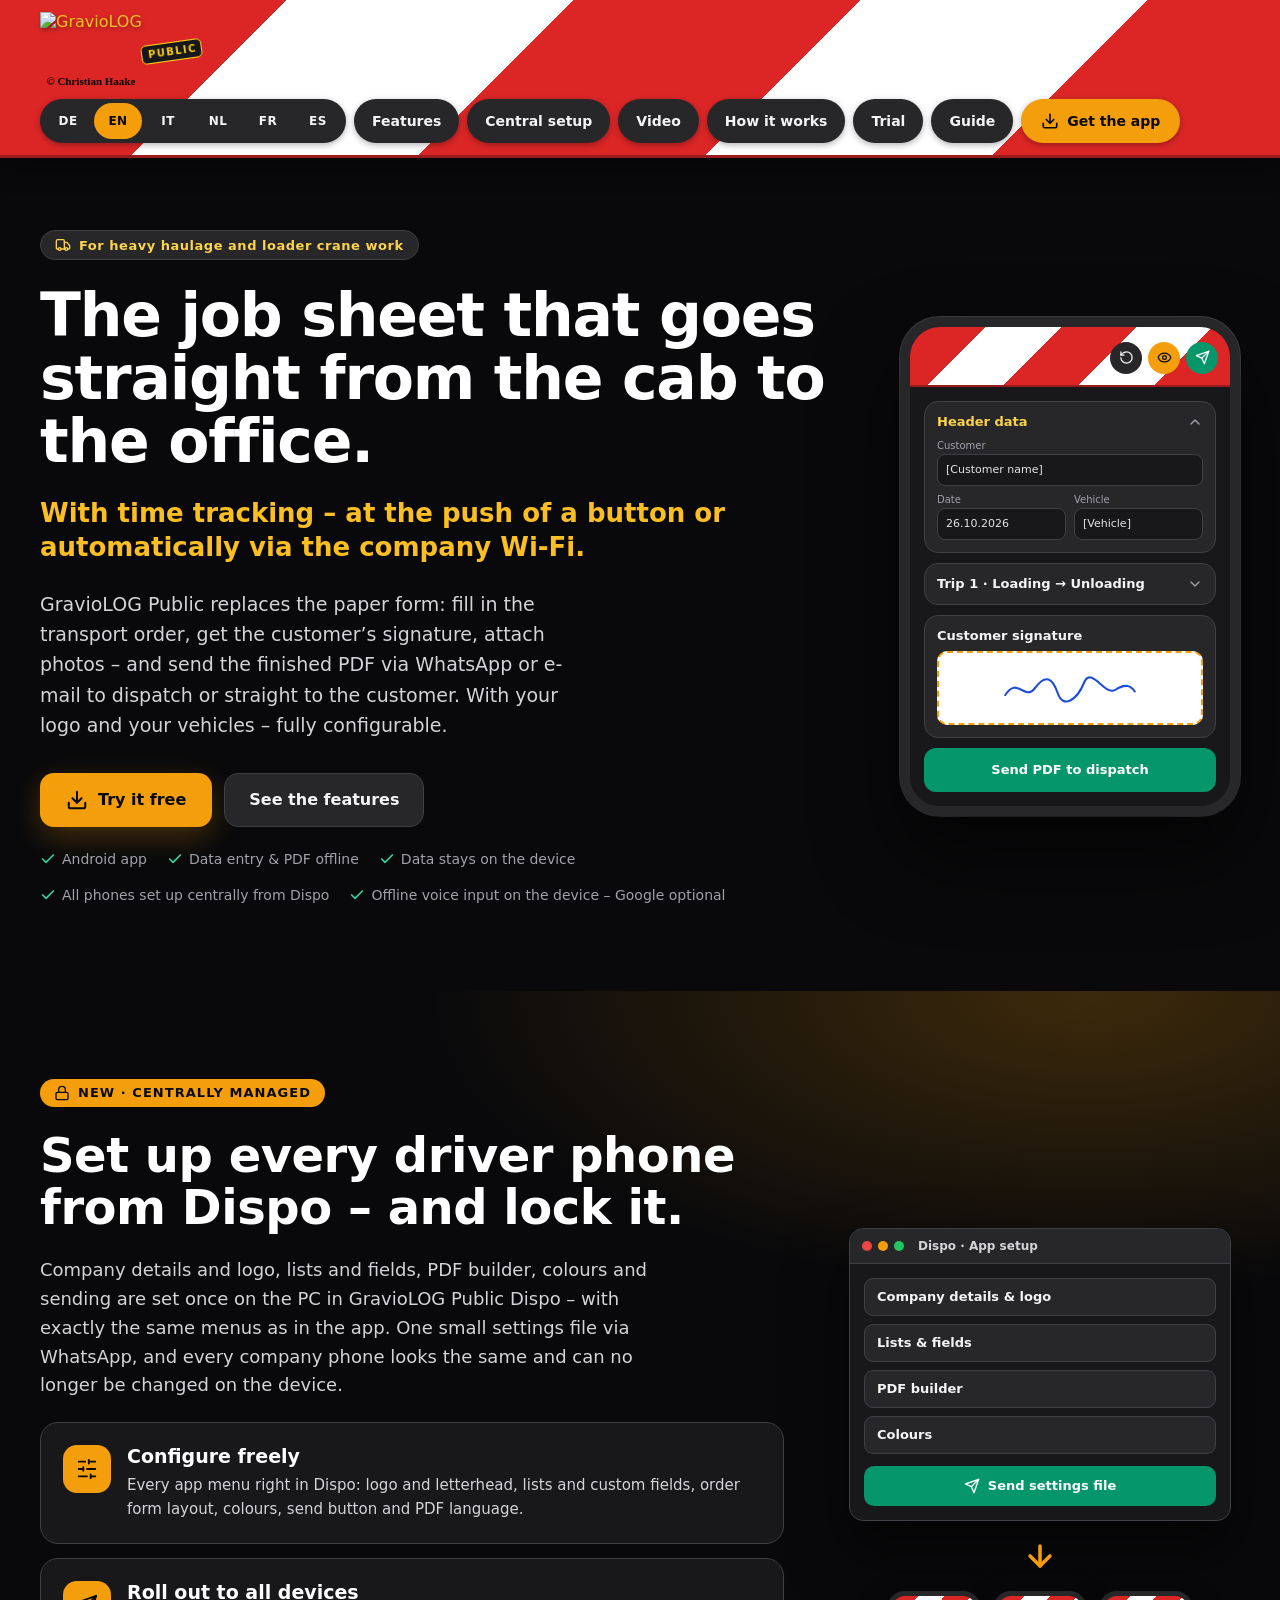
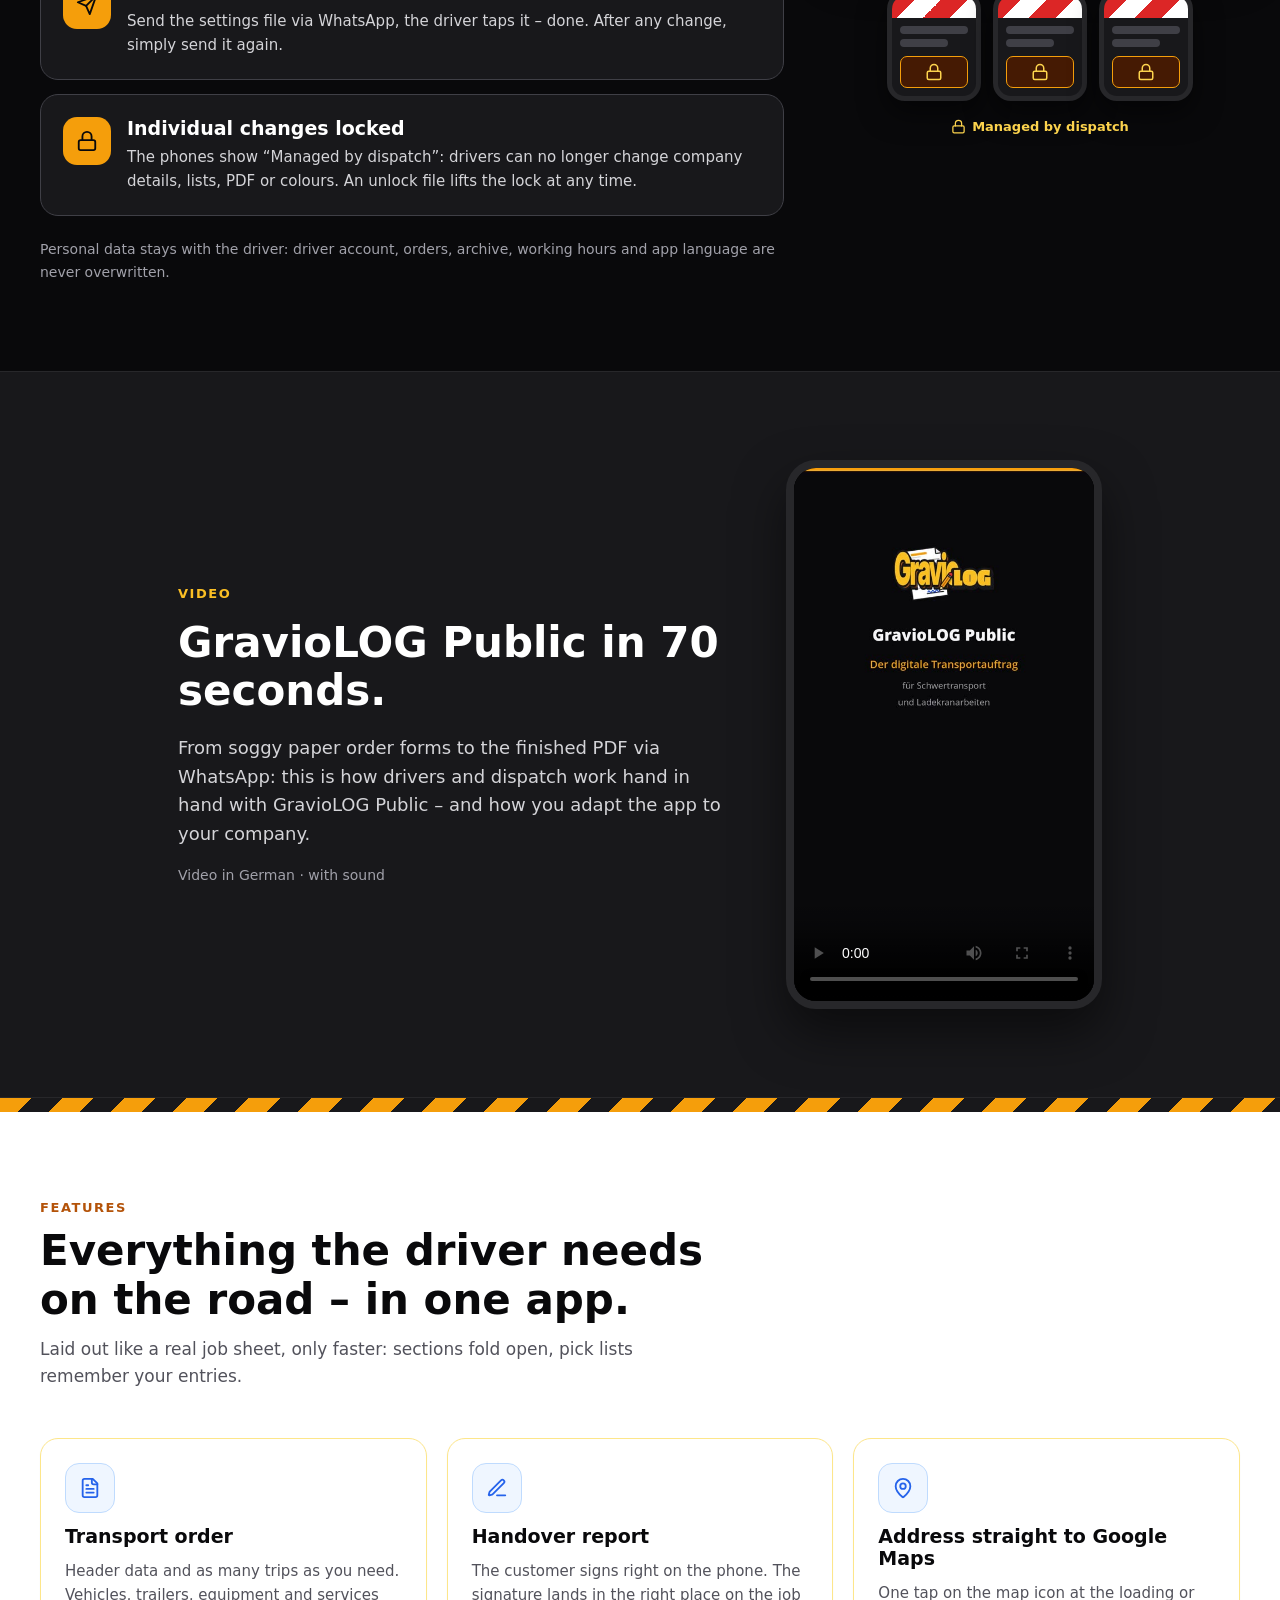
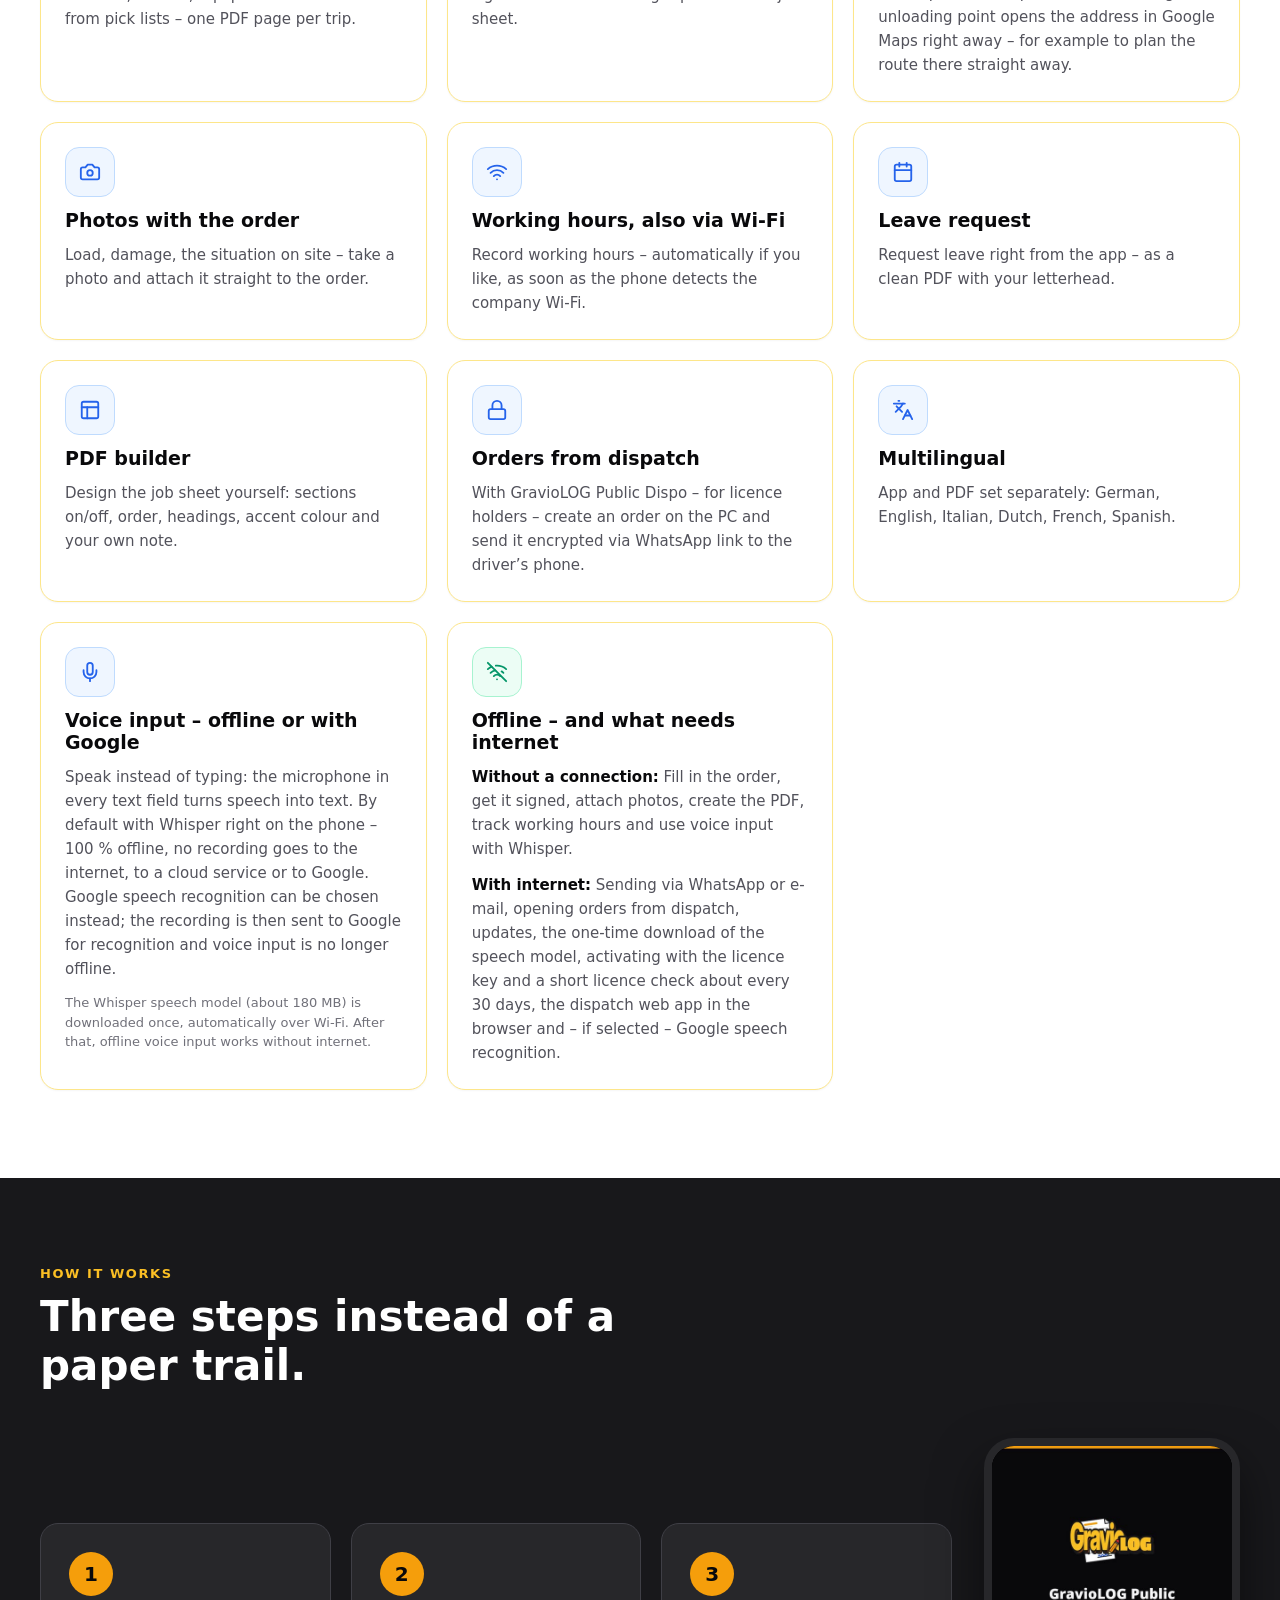
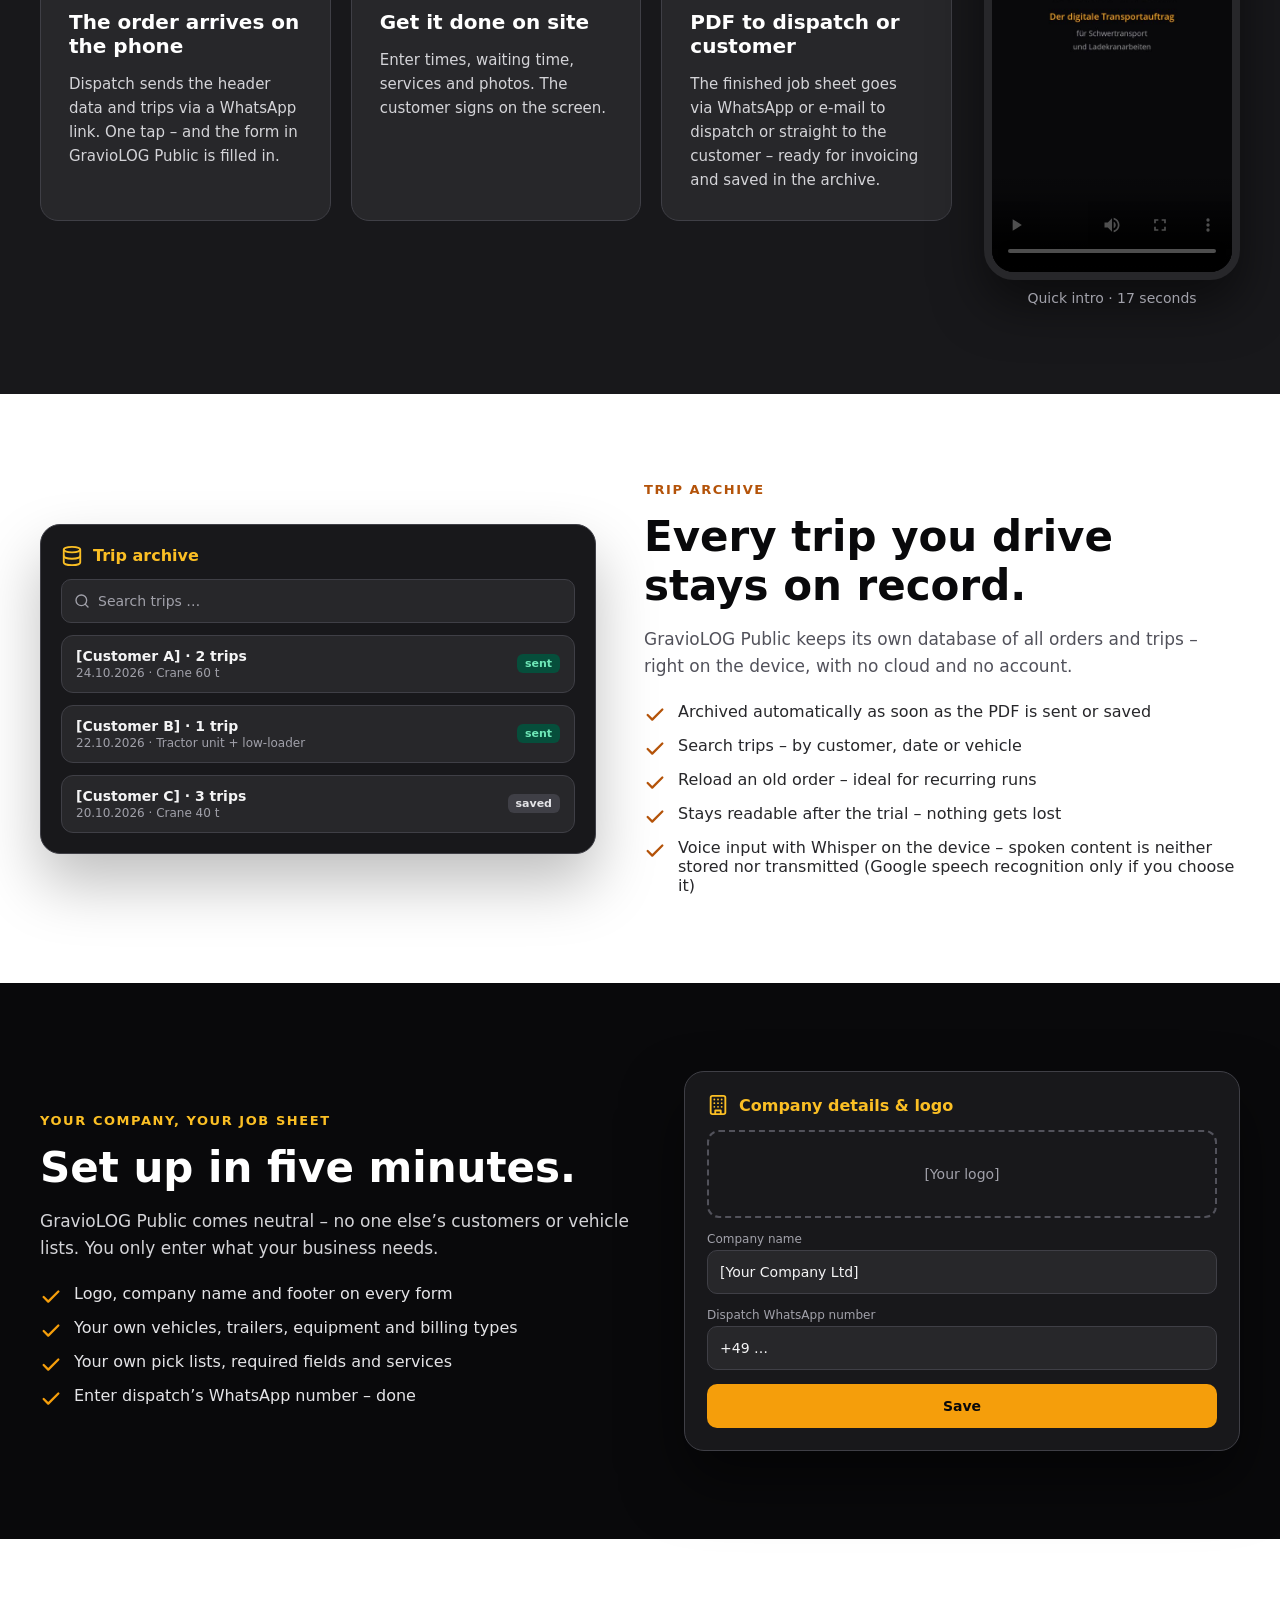
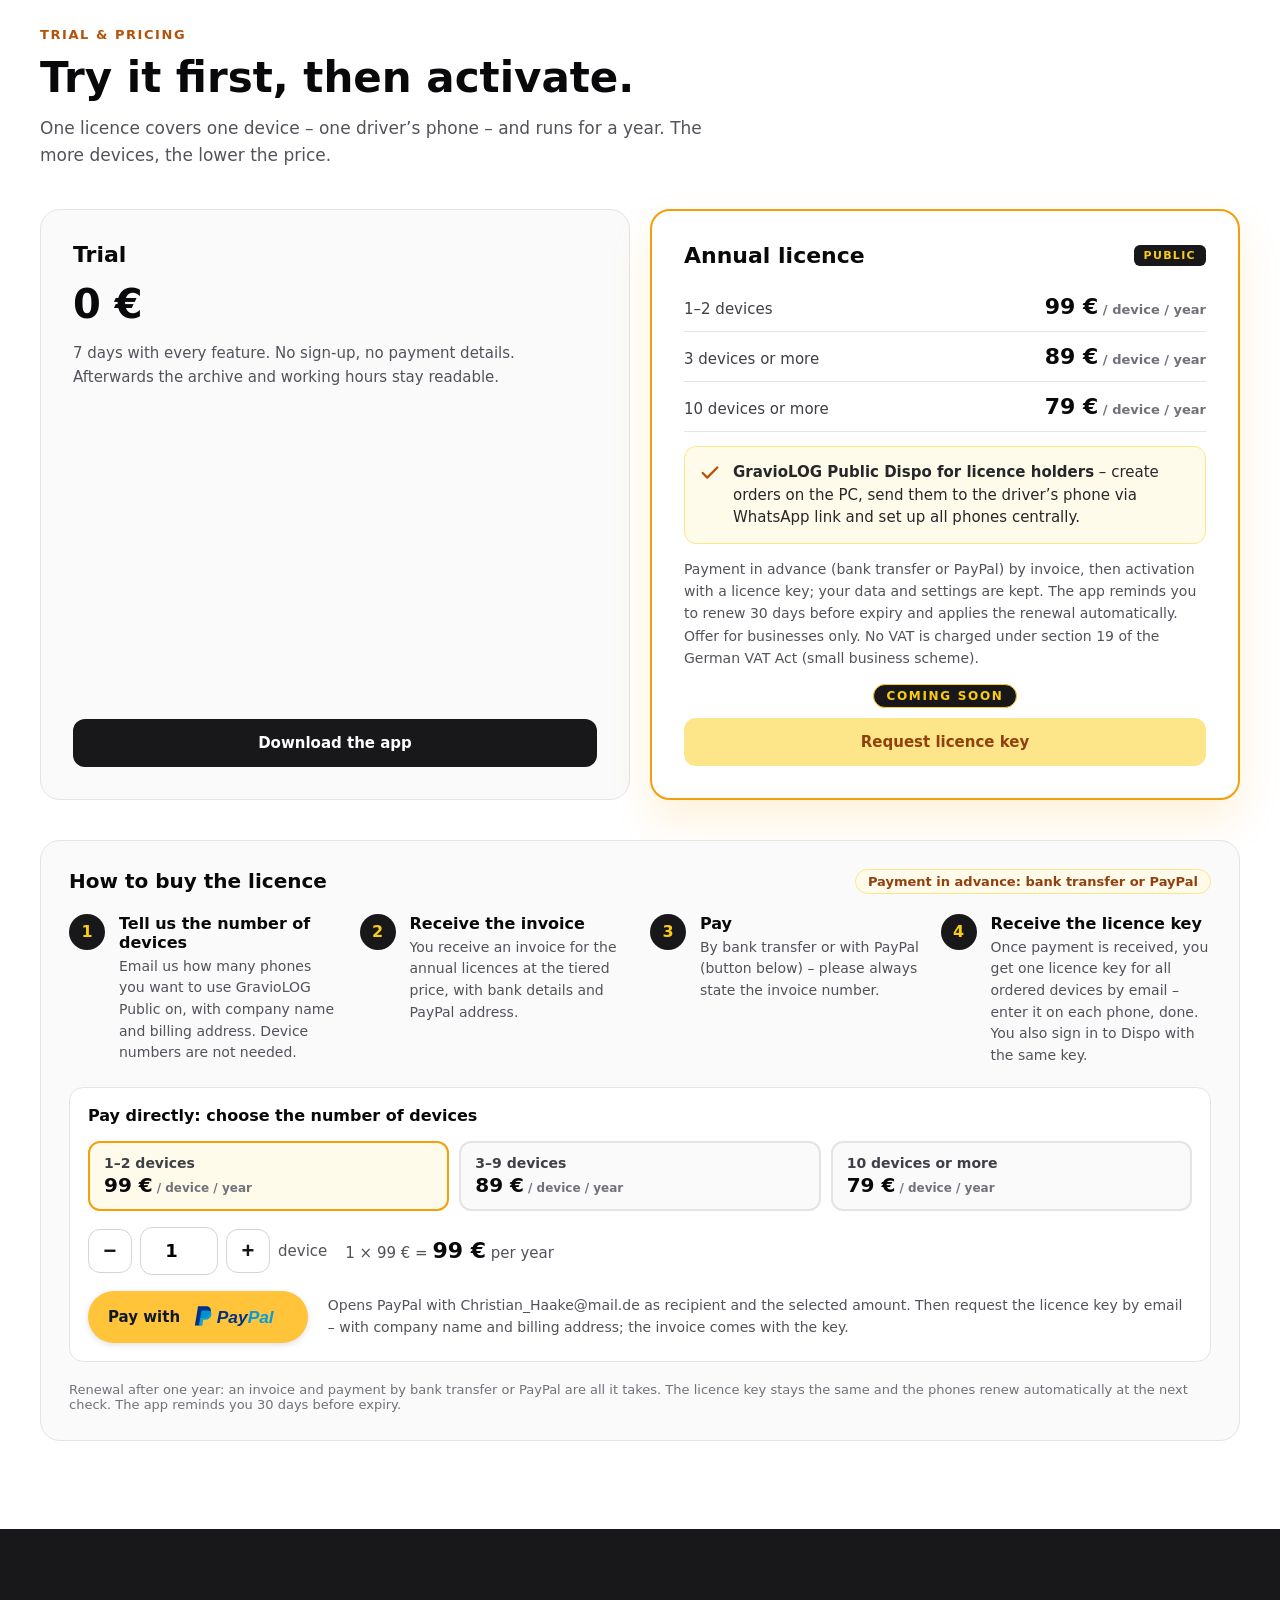
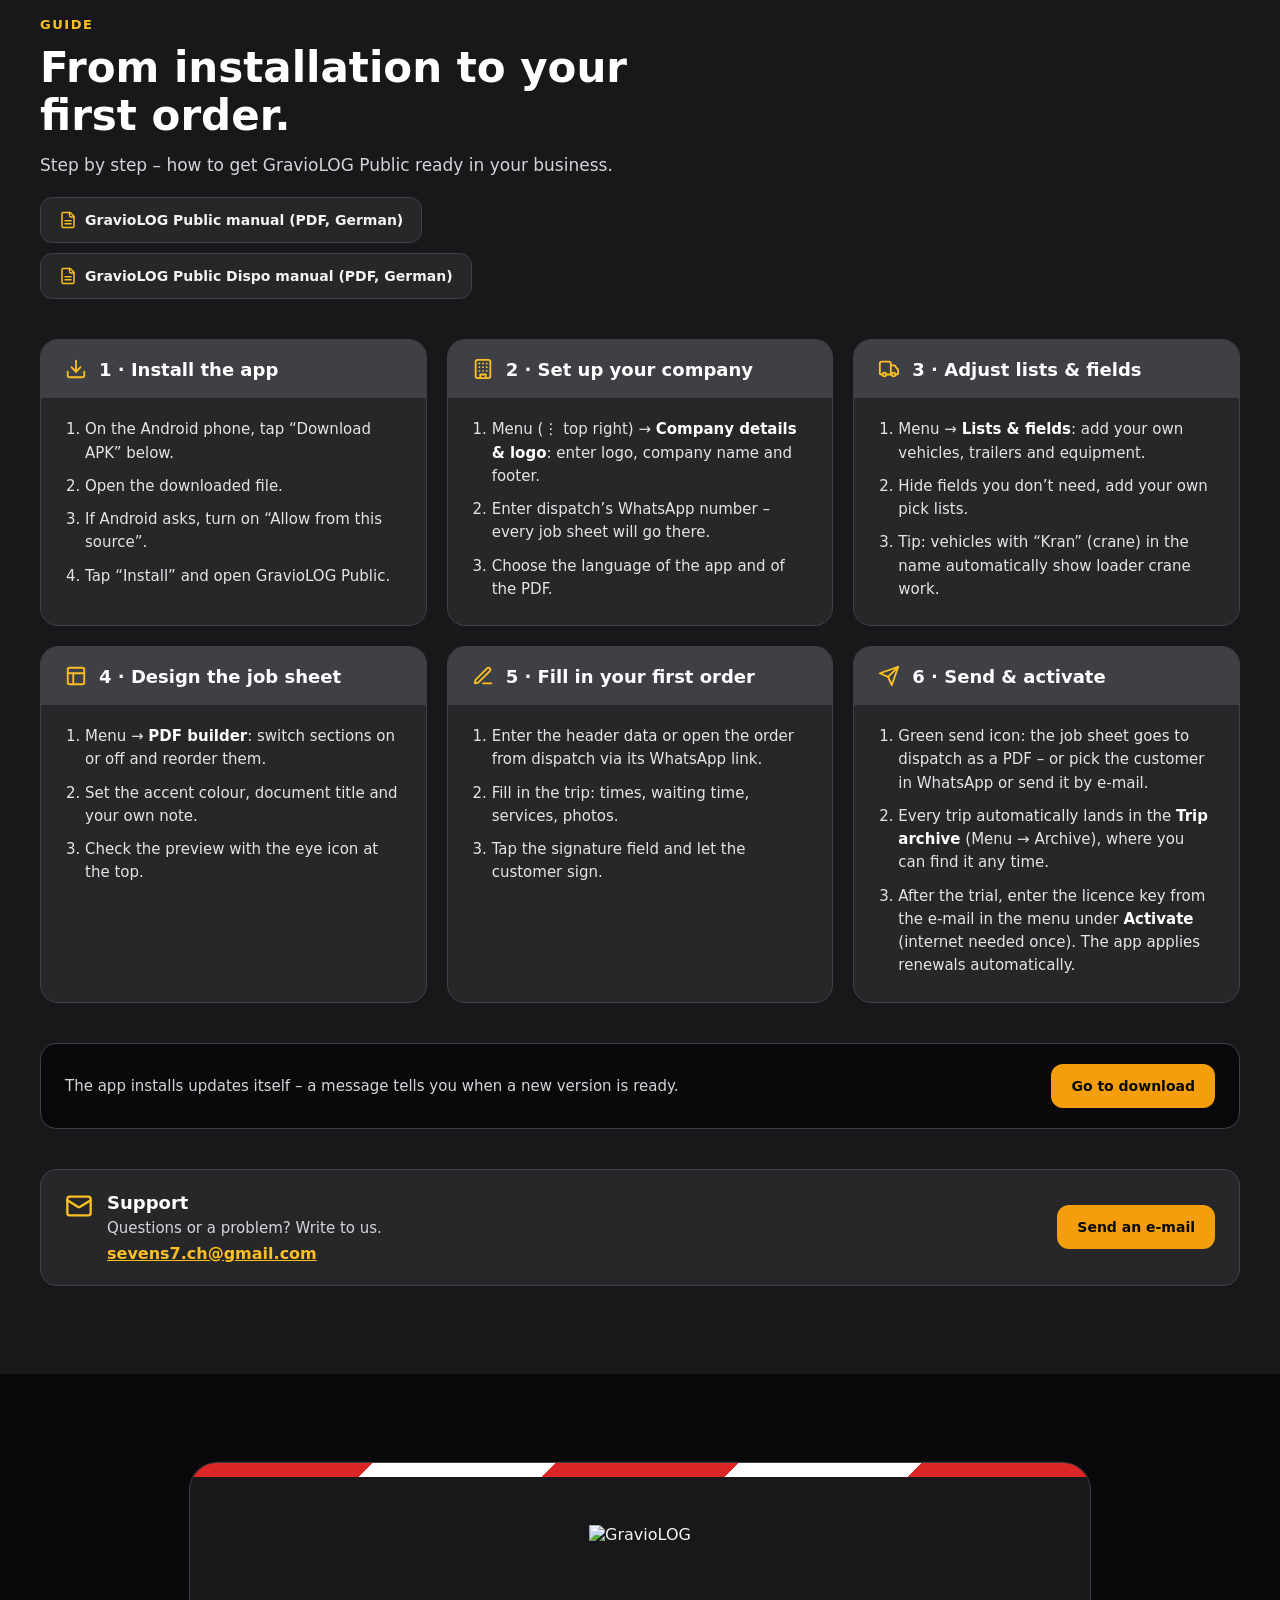
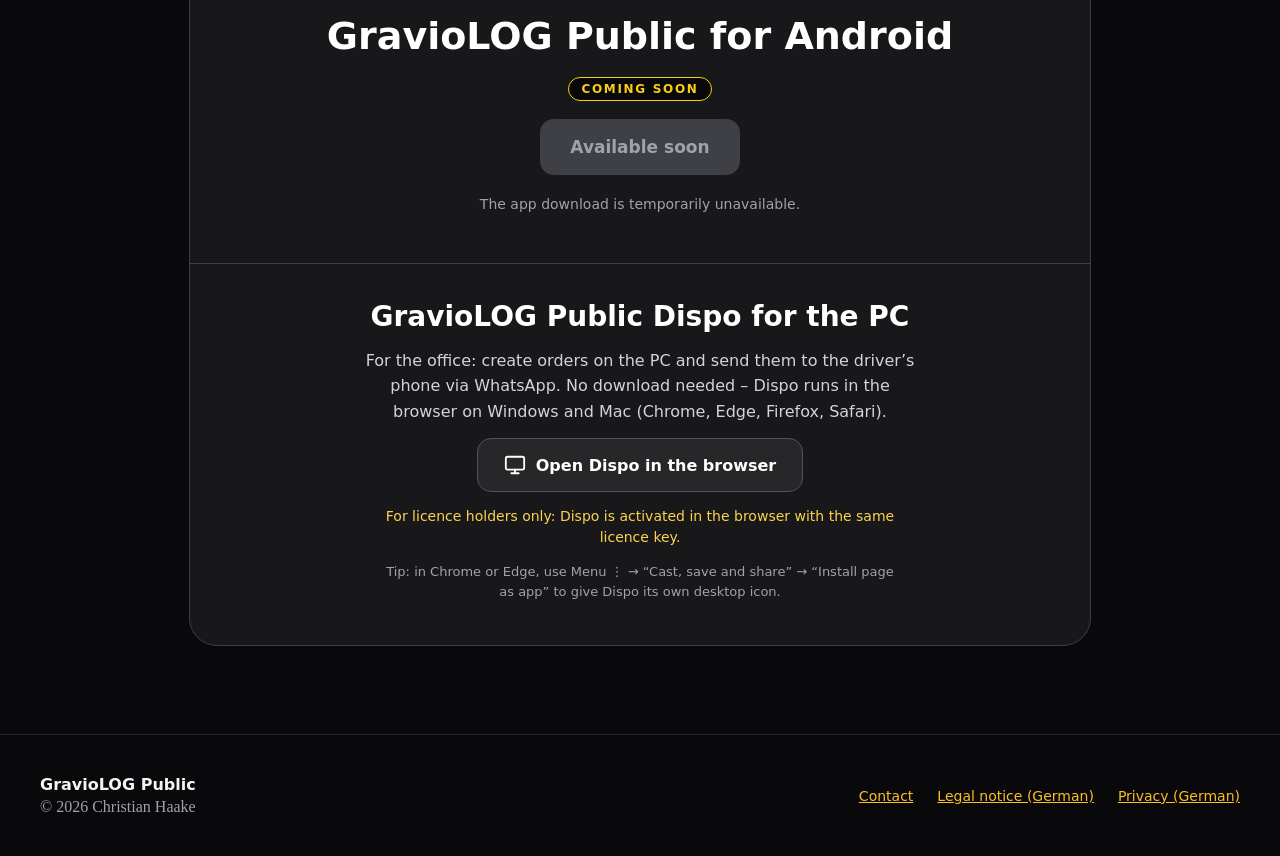
==== index.html @ a85f7143 "Präsentationsvideos eingebunden: Überblick (70 s) als eigener Abschnitt „Im Video“, Kurzvideo (17 s)" ====
<!doctype html>
<html lang="de">
<head>
<meta charset="utf-8">
<meta name="viewport" content="width=device-width, initial-scale=1">
<title>GravioLOG Public</title>
<meta name="application-name" content="GravioLOG Public">
<meta property="og:site_name" content="GravioLOG Public">
<meta property="og:title" content="GravioLOG Public">
<link rel="alternate" hreflang="de" href="https://sevens7ch-tech.github.io/GravioLog-Public/"><link rel="alternate" hreflang="en" href="https://sevens7ch-tech.github.io/GravioLog-Public/en/"><link rel="alternate" hreflang="it" href="https://sevens7ch-tech.github.io/GravioLog-Public/it/"><link rel="alternate" hreflang="nl" href="https://sevens7ch-tech.github.io/GravioLog-Public/nl/"><link rel="alternate" hreflang="fr" href="https://sevens7ch-tech.github.io/GravioLog-Public/fr/"><link rel="alternate" hreflang="es" href="https://sevens7ch-tech.github.io/GravioLog-Public/es/"><link rel="alternate" hreflang="x-default" href="https://sevens7ch-tech.github.io/GravioLog-Public/">
<script>(function(){try{if('scrollRestoration' in history)history.scrollRestoration='manual';if(location.hash){history.replaceState(null,'',location.pathname+location.search);}window.scrollTo(0,0);window.addEventListener('load',function(){window.scrollTo(0,0);});}catch(e){}})();</script><script>(function(){try{document.addEventListener('click',function(e){var a=e.target.closest&&e.target.closest('[data-lang]');if(a)localStorage.setItem('gravio_lang',a.getAttribute('data-lang'));});if(!localStorage.getItem('gravio_lang')){var ok=["en", "it", "nl", "fr", "es"];var p=((navigator.languages&&navigator.languages[0])||navigator.language||'de').slice(0,2).toLowerCase();if(ok.indexOf(p)>=0){localStorage.setItem('gravio_lang',p);location.replace(p+'/');}else localStorage.setItem('gravio_lang','de');}}catch(e){}})();</script>
<meta name="description" content="GravioLOG Public: Transportauftrag, Übergabeprotokoll mit Unterschrift, Fotos, Tour-Archiv und PDF per WhatsApp – die App für Schwertransport und Ladekranarbeiten.">
<link rel="icon" href="logo.png">
<style>
@font-face{font-family:'Open Sans';src:url('fonts/OpenSans-Variable.ttf') format('truetype');font-weight:300 800;font-display:swap}
html{scroll-behavior:smooth;scroll-padding-top:100px}@media (max-width:760px){body>div>header{position:static!important}}body{margin:0;background:#09090b}
a{color:#fbbf24}a:hover{color:#fcd34d}
svg.ic{width:22px;height:22px;flex-shrink:0}
</style>
</head>
<body>
<!-- © 2026 Christian Haake, alle Rechte vorbehalten -->
<div style="font-family: 'Open Sans', system-ui, sans-serif; color: #f4f4f5; background: #09090b; min-height: 100vh">

  <!-- Kopfzeile wie in der App: rot-weiße Warnbake -->
  <header style="position: sticky; top: 0; z-index: 10; background: linear-gradient(135deg, #dc2626 0 20%, #ffffff 20% 40%, #dc2626 40% 60%, #ffffff 60% 80%, #dc2626 80% 100%); border-bottom: 3px solid #991b1b; box-shadow: 0 8px 24px rgba(0,0,0,.35)">
    <div style="max-width: 1200px; margin: 0 auto; padding: 12px 24px; display: flex; flex-wrap: wrap; align-items: center; justify-content: space-between; gap: 12px">
      <a href="#top" aria-label="GravioLOG Public Startseite" style="display: flex; flex-direction: column; align-items: center; text-decoration: none; position: relative">
        <img src="logo.png" alt="GravioLOG" style="height: 62px; width: auto; filter: drop-shadow(1px 2px 2px rgba(0,0,0,.35))">
        <span style="position: absolute; right: -60px; bottom: 26px; background: #18181b; color: #facc15; border: 1px solid #facc15; border-radius: 5px; font-size: 10px; font-weight: 800; letter-spacing: .14em; padding: 3px 4px 3px 6px; transform: rotate(-8deg)">PUBLIC</span>
        <span style="font-family: 'Dancing Script', 'Segoe Script', 'Brush Script MT', cursive; font-weight: 700; font-size: 11px; color: #000000; margin-top: 1px">© Christian Haake</span>
      </a>
      <nav aria-label="Hauptnavigation" style="display: flex; flex-wrap: wrap; align-items: center; gap: 8px">
        <div class="lang-switch" role="group" aria-label="Sprache / Language" style="display: inline-flex; flex-wrap: wrap; gap: 2px; padding: 4px; border-radius: 999px; background: #27272a; box-shadow: 0 2px 6px rgba(0,0,0,.3)"><a href="./" hreflang="de" lang="de" title="Deutsch" aria-current="page" data-lang="de" style="display: inline-flex; align-items: center; justify-content: center; min-width: 36px; min-height: 36px; padding: 0 6px; border-radius: 999px; background: #f59e0b; color: #09090b; font-size: 12px; font-weight: 800; letter-spacing: .04em; text-decoration: none">DE</a><a href="en/" hreflang="en" lang="en" title="English" data-lang="en" style="display: inline-flex; align-items: center; justify-content: center; min-width: 36px; min-height: 36px; padding: 0 6px; border-radius: 999px; background: transparent; color: #f4f4f5; font-size: 12px; font-weight: 800; letter-spacing: .04em; text-decoration: none">EN</a><a href="it/" hreflang="it" lang="it" title="Italiano" data-lang="it" style="display: inline-flex; align-items: center; justify-content: center; min-width: 36px; min-height: 36px; padding: 0 6px; border-radius: 999px; background: transparent; color: #f4f4f5; font-size: 12px; font-weight: 800; letter-spacing: .04em; text-decoration: none">IT</a><a href="nl/" hreflang="nl" lang="nl" title="Nederlands" data-lang="nl" style="display: inline-flex; align-items: center; justify-content: center; min-width: 36px; min-height: 36px; padding: 0 6px; border-radius: 999px; background: transparent; color: #f4f4f5; font-size: 12px; font-weight: 800; letter-spacing: .04em; text-decoration: none">NL</a><a href="fr/" hreflang="fr" lang="fr" title="Français" data-lang="fr" style="display: inline-flex; align-items: center; justify-content: center; min-width: 36px; min-height: 36px; padding: 0 6px; border-radius: 999px; background: transparent; color: #f4f4f5; font-size: 12px; font-weight: 800; letter-spacing: .04em; text-decoration: none">FR</a><a href="es/" hreflang="es" lang="es" title="Español" data-lang="es" style="display: inline-flex; align-items: center; justify-content: center; min-width: 36px; min-height: 36px; padding: 0 6px; border-radius: 999px; background: transparent; color: #f4f4f5; font-size: 12px; font-weight: 800; letter-spacing: .04em; text-decoration: none">ES</a></div>
        <a href="#funktionen" style="display: inline-flex; align-items: center; min-height: 44px; padding: 0 18px; border-radius: 999px; background: #27272a; color: #f4f4f5; font-size: 14px; font-weight: 600; text-decoration: none; box-shadow: 0 2px 6px rgba(0,0,0,.3)">Funktionen</a>
        <a href="#zentral" style="display: inline-flex; align-items: center; min-height: 44px; padding: 0 18px; border-radius: 999px; background: #27272a; color: #f4f4f5; font-size: 14px; font-weight: 600; text-decoration: none; box-shadow: 0 2px 6px rgba(0,0,0,.3)">Zentral einrichten</a>
        <a href="#video" style="display: inline-flex; align-items: center; min-height: 44px; padding: 0 18px; border-radius: 999px; background: #27272a; color: #f4f4f5; font-size: 14px; font-weight: 600; text-decoration: none; box-shadow: 0 2px 6px rgba(0,0,0,.3)">Video</a>
        <a href="#ablauf" style="display: inline-flex; align-items: center; min-height: 44px; padding: 0 18px; border-radius: 999px; background: #27272a; color: #f4f4f5; font-size: 14px; font-weight: 600; text-decoration: none; box-shadow: 0 2px 6px rgba(0,0,0,.3)">So funktioniert’s</a>
        <a href="#testphase" style="display: inline-flex; align-items: center; min-height: 44px; padding: 0 18px; border-radius: 999px; background: #27272a; color: #f4f4f5; font-size: 14px; font-weight: 600; text-decoration: none; box-shadow: 0 2px 6px rgba(0,0,0,.3)">Testphase</a>
        <a href="#anleitung" style="display: inline-flex; align-items: center; min-height: 44px; padding: 0 18px; border-radius: 999px; background: #27272a; color: #f4f4f5; font-size: 14px; font-weight: 600; text-decoration: none; box-shadow: 0 2px 6px rgba(0,0,0,.3)">Anleitung</a>
        <a href="#download" style="display: inline-flex; align-items: center; gap: 8px; min-height: 44px; padding: 0 20px; border-radius: 999px; background: #f59e0b; color: #09090b; font-size: 14px; font-weight: 800; text-decoration: none; box-shadow: 0 2px 6px rgba(0,0,0,.3)">
          <svg class="ic" style="width: 18px; height: 18px" viewBox="0 0 24 24" fill="none" stroke="currentColor" stroke-width="2.2" stroke-linecap="round" stroke-linejoin="round" aria-hidden="true"><path d="M21 15v4a2 2 0 0 1-2 2H5a2 2 0 0 1-2-2v-4"></path><polyline points="7 10 12 15 17 10"></polyline><line x1="12" x2="12" y1="15" y2="3"></line></svg>
          App laden
        </a>
      </nav>
    </div>
  </header>

  <!-- Hero -->
  <section id="top" style="background: #09090b; padding: 72px 24px 88px">
    <div style="max-width: 1200px; margin: 0 auto; display: flex; flex-wrap: wrap; align-items: center; gap: 56px">
      <div style="flex: 1 1 460px; min-width: 0; display: flex; flex-direction: column; gap: 24px">
        <span style="align-self: flex-start; display: inline-flex; align-items: center; gap: 8px; padding: 6px 14px; border-radius: 999px; background: #27272a; border: 1px solid #3f3f46; color: #fcd34d; font-size: 13px; font-weight: 700; letter-spacing: .04em">
          <svg class="ic" style="width: 16px; height: 16px" viewBox="0 0 24 24" fill="none" stroke="currentColor" stroke-width="2" stroke-linecap="round" stroke-linejoin="round" aria-hidden="true"><path d="M14 18V6a2 2 0 0 0-2-2H4a2 2 0 0 0-2 2v11a1 1 0 0 0 1 1h2"></path><path d="M15 18H9"></path><path d="M19 18h2a1 1 0 0 0 1-1v-3.65a1 1 0 0 0-.22-.624l-3.48-4.35A1 1 0 0 0 17.52 8H14"></path><circle cx="17" cy="18" r="2"></circle><circle cx="7" cy="18" r="2"></circle></svg>
          Für Schwertransport und Ladekranarbeiten
        </span>
        <h1 style="margin: 0; font-size: clamp(36px, 5vw, 60px); line-height: 1.05; font-weight: 800; letter-spacing: -.02em; color: #ffffff">Der Auftragsschein, der vom Fahrerhaus direkt ins Büro geht.</h1>
        <p style="margin: 0; font-size: clamp(20px, 2.4vw, 26px); line-height: 1.3; font-weight: 700; color: #fbbf24">Mit Arbeitszeiterfassung – auf Knopfdruck oder automatisch per Firmen-WLAN.</p>
        <p style="margin: 0; font-size: 19px; line-height: 1.6; color: #d4d4d8; max-width: 560px">GravioLOG Public ersetzt den Papier-Vordruck: Transportauftrag ausfüllen, beim Kunden unterschreiben lassen, Fotos anhängen – und das fertige PDF per WhatsApp oder E-Mail an die Dispo oder direkt an den Kunden schicken. Mit Ihrem Logo und Ihren Fahrzeugen – alles frei konfigurierbar.</p>
        <div style="display: flex; flex-wrap: wrap; gap: 12px; padding-top: 8px">
          <a href="#download" style="display: inline-flex; align-items: center; gap: 10px; min-height: 52px; padding: 0 26px; border-radius: 14px; background: #f59e0b; color: #09090b; font-size: 16px; font-weight: 800; text-decoration: none; box-shadow: 0 10px 30px rgba(245,158,11,.25)">
            <svg class="ic" viewBox="0 0 24 24" fill="none" stroke="currentColor" stroke-width="2.2" stroke-linecap="round" stroke-linejoin="round" aria-hidden="true"><path d="M21 15v4a2 2 0 0 1-2 2H5a2 2 0 0 1-2-2v-4"></path><polyline points="7 10 12 15 17 10"></polyline><line x1="12" x2="12" y1="15" y2="3"></line></svg>
            Kostenlos testen
          </a>
          <a href="#funktionen" style="display: inline-flex; align-items: center; min-height: 52px; padding: 0 24px; border-radius: 14px; background: #27272a; border: 1px solid #3f3f46; color: #f4f4f5; font-size: 16px; font-weight: 700; text-decoration: none">Funktionen ansehen</a>
        </div>
        <div style="display: flex; flex-wrap: wrap; gap: 20px; color: #a1a1aa; font-size: 14px">
          <span style="display: inline-flex; align-items: center; gap: 6px"><svg class="ic" style="width: 16px; height: 16px; color: #34d399" viewBox="0 0 24 24" fill="none" stroke="currentColor" stroke-width="2.5" stroke-linecap="round" stroke-linejoin="round" aria-hidden="true"><path d="M20 6 9 17l-5-5"></path></svg>Android-App</span>
          <span style="display: inline-flex; align-items: center; gap: 6px"><svg class="ic" style="width: 16px; height: 16px; color: #34d399" viewBox="0 0 24 24" fill="none" stroke="currentColor" stroke-width="2.5" stroke-linecap="round" stroke-linejoin="round" aria-hidden="true"><path d="M20 6 9 17l-5-5"></path></svg>Erfassen &amp; PDF offline</span>
          <span style="display: inline-flex; align-items: center; gap: 6px"><svg class="ic" style="width: 16px; height: 16px; color: #34d399" viewBox="0 0 24 24" fill="none" stroke="currentColor" stroke-width="2.5" stroke-linecap="round" stroke-linejoin="round" aria-hidden="true"><path d="M20 6 9 17l-5-5"></path></svg>Daten bleiben auf dem Gerät</span>
          <span style="display: inline-flex; align-items: center; gap: 6px"><svg class="ic" style="width: 16px; height: 16px; color: #34d399" viewBox="0 0 24 24" fill="none" stroke="currentColor" stroke-width="2.5" stroke-linecap="round" stroke-linejoin="round" aria-hidden="true"><path d="M20 6 9 17l-5-5"></path></svg>Alle Handys zentral aus der Dispo eingerichtet</span>
          <span style="display: inline-flex; align-items: center; gap: 6px"><svg class="ic" style="width: 16px; height: 16px; color: #34d399" viewBox="0 0 24 24" fill="none" stroke="currentColor" stroke-width="2.5" stroke-linecap="round" stroke-linejoin="round" aria-hidden="true"><path d="M20 6 9 17l-5-5"></path></svg>Spracheingabe offline auf dem Gerät – wahlweise mit Google</span>
        </div>
      </div>

      <!-- Handy-Mockup der App -->
      <div style="flex: 0 1 340px; min-width: 0; display: flex; justify-content: center">
        <div style="width: 320px; max-width: 100%; border-radius: 40px; background: #18181b; border: 10px solid #27272a; box-shadow: 0 40px 80px rgba(0,0,0,.6), 0 0 0 1px #3f3f46; overflow: hidden">
          <div style="background: linear-gradient(135deg, #dc2626 0 20%, #ffffff 20% 40%, #dc2626 40% 60%, #ffffff 60% 80%, #dc2626 80% 100%); border-bottom: 2px solid #991b1b; padding: 14px 12px 10px; display: flex; align-items: center; justify-content: space-between">
            <img src="logo.png" alt="" style="height: 34px; width: auto">
            <div style="display: flex; gap: 6px">
              <span style="width: 32px; height: 32px; border-radius: 999px; background: #27272a; color: #f4f4f5; display: flex; align-items: center; justify-content: center"><svg class="ic" style="width: 15px; height: 15px" viewBox="0 0 24 24" fill="none" stroke="currentColor" stroke-width="2" stroke-linecap="round" stroke-linejoin="round" aria-hidden="true"><path d="M3 12a9 9 0 1 0 9-9 9.75 9.75 0 0 0-6.74 2.74L3 8"></path><path d="M3 3v5h5"></path></svg></span>
              <span style="width: 32px; height: 32px; border-radius: 999px; background: #f59e0b; color: #09090b; display: flex; align-items: center; justify-content: center"><svg class="ic" style="width: 15px; height: 15px" viewBox="0 0 24 24" fill="none" stroke="currentColor" stroke-width="2" stroke-linecap="round" stroke-linejoin="round" aria-hidden="true"><path d="M2.062 12.348a1 1 0 0 1 0-.696 10.75 10.75 0 0 1 19.876 0 1 1 0 0 1 0 .696 10.75 10.75 0 0 1-19.876 0"></path><circle cx="12" cy="12" r="3"></circle></svg></span>
              <span style="width: 32px; height: 32px; border-radius: 999px; background: #059669; color: #ffffff; display: flex; align-items: center; justify-content: center"><svg class="ic" style="width: 15px; height: 15px" viewBox="0 0 24 24" fill="none" stroke="currentColor" stroke-width="2" stroke-linecap="round" stroke-linejoin="round" aria-hidden="true"><path d="m22 2-7 20-4-9-9-4Z"></path><path d="M22 2 11 13"></path></svg></span>
            </div>
          </div>
          <div style="padding: 14px; display: flex; flex-direction: column; gap: 10px; background: #18181b">
            <div style="border-radius: 14px; background: #27272a; border: 1px solid #3f3f46; padding: 12px">
              <div style="display: flex; align-items: center; justify-content: space-between; margin-bottom: 10px">
                <span style="font-size: 13px; font-weight: 800; color: #fcd34d">Kopfdaten</span>
                <svg class="ic" style="width: 16px; height: 16px; color: #a1a1aa" viewBox="0 0 24 24" fill="none" stroke="currentColor" stroke-width="2" stroke-linecap="round" stroke-linejoin="round" aria-hidden="true"><path d="m18 15-6-6-6 6"></path></svg>
              </div>
              <div style="font-size: 10px; color: #a1a1aa; margin-bottom: 3px">Kunde</div>
              <div style="height: 30px; border-radius: 8px; background: #18181b; border: 1px solid #3f3f46; margin-bottom: 8px; padding: 0 8px; display: flex; align-items: center; font-size: 11px; color: #e4e4e7">[Kundenname]</div>
              <div style="display: flex; gap: 8px">
                <div style="flex: 1">
                  <div style="font-size: 10px; color: #a1a1aa; margin-bottom: 3px">Datum</div>
                  <div style="height: 30px; border-radius: 8px; background: #18181b; border: 1px solid #3f3f46; padding: 0 8px; display: flex; align-items: center; font-size: 11px; color: #e4e4e7">26.10.2026</div>
                </div>
                <div style="flex: 1">
                  <div style="font-size: 10px; color: #a1a1aa; margin-bottom: 3px">Fahrzeug</div>
                  <div style="height: 30px; border-radius: 8px; background: #18181b; border: 1px solid #3f3f46; padding: 0 8px; display: flex; align-items: center; font-size: 11px; color: #e4e4e7">[Fahrzeug]</div>
                </div>
              </div>
            </div>
            <div style="border-radius: 14px; background: #27272a; border: 1px solid #3f3f46; padding: 12px; display: flex; align-items: center; justify-content: space-between">
              <span style="font-size: 13px; font-weight: 800; color: #f4f4f5">Tour 1 · Beladung → Entladung</span>
              <svg class="ic" style="width: 16px; height: 16px; color: #a1a1aa" viewBox="0 0 24 24" fill="none" stroke="currentColor" stroke-width="2" stroke-linecap="round" stroke-linejoin="round" aria-hidden="true"><path d="m6 9 6 6 6-6"></path></svg>
            </div>
            <div style="border-radius: 14px; background: #27272a; border: 1px solid #3f3f46; padding: 12px">
              <div style="font-size: 13px; font-weight: 800; color: #f4f4f5; margin-bottom: 8px">Unterschrift Kunde</div>
              <div style="height: 70px; border-radius: 10px; background: #ffffff; border: 2px dashed #f59e0b; display: flex; align-items: center; justify-content: center">
                <svg viewBox="0 0 160 40" style="width: 140px; height: 36px" aria-hidden="true"><path d="M6 28 C 20 6, 28 36, 40 20 S 60 8, 66 26 S 88 34, 96 14 S 120 30, 132 22 S 150 18, 154 24" fill="none" stroke="#1d4ed8" stroke-width="2.4" stroke-linecap="round"></path></svg>
              </div>
            </div>
            <div style="height: 44px; border-radius: 12px; background: #059669; color: #ffffff; font-size: 13px; font-weight: 800; display: flex; align-items: center; justify-content: center; gap: 8px">PDF an Dispo senden</div>
          </div>
        </div>
      </div>
    </div>
  </section>

  <!-- Zentral aus der Dispo eingerichtet (hervorgehoben) -->
  <section id="zentral" style="background: radial-gradient(1100px 500px at 85% 0%, rgba(245,158,11,.22), transparent 60%), #09090b; padding: 88px 24px; border-bottom: 1px solid #27272a">
    <div style="max-width: 1200px; margin: 0 auto; display: flex; flex-wrap: wrap; gap: 56px; align-items: center">
      <div style="flex: 1 1 520px; min-width: 0; display: flex; flex-direction: column; gap: 22px">
        <span style="align-self: flex-start; display: inline-flex; align-items: center; gap: 8px; padding: 6px 14px; border-radius: 999px; background: #f59e0b; color: #09090b; font-size: 13px; font-weight: 800; letter-spacing: .08em"><svg class="ic" style="width: 16px; height: 16px" viewBox="0 0 24 24" fill="none" stroke="currentColor" stroke-width="2" stroke-linecap="round" stroke-linejoin="round" aria-hidden="true"><rect width="18" height="11" x="3" y="11" rx="2" ry="2"></rect><path d="M7 11V7a5 5 0 0 1 10 0v4"></path></svg>NEU · ZENTRAL GESTEUERT</span>
        <h2 style="margin: 0; font-size: clamp(30px, 4vw, 48px); line-height: 1.1; font-weight: 800; letter-spacing: -.01em; color: #ffffff">Alle Fahrer-Handys aus der Dispo einrichten – und sperren.</h2>
        <p style="margin: 0; font-size: 18px; line-height: 1.6; color: #d4d4d8; max-width: 620px">Firmendaten und Logo, Auswahllisten und Felder, PDF-Baukasten, Farben und Versand stellen Sie einmal am PC in der GravioLOG Public Dispo ein – mit genau denselben Menüs wie in der App. Eine kleine Einstellungsdatei per WhatsApp, und jedes Handy der Firma sieht gleich aus und kann am Gerät nicht mehr geändert werden.</p>
        <div style="display: flex; flex-direction: column; gap: 14px">
          <div style="border-radius: 18px; background: #18181b; border: 1px solid #3f3f46; padding: 22px; display: flex; gap: 16px; align-items: flex-start">
            <span style="flex: none; width: 48px; height: 48px; border-radius: 14px; background: #f59e0b; color: #09090b; display: flex; align-items: center; justify-content: center"><svg class="ic" viewBox="0 0 24 24" fill="none" stroke="currentColor" stroke-width="2" stroke-linecap="round" stroke-linejoin="round" aria-hidden="true"><line x1="21" x2="14" y1="4" y2="4"></line><line x1="10" x2="3" y1="4" y2="4"></line><line x1="21" x2="12" y1="12" y2="12"></line><line x1="8" x2="3" y1="12" y2="12"></line><line x1="21" x2="16" y1="20" y2="20"></line><line x1="12" x2="3" y1="20" y2="20"></line><line x1="14" x2="14" y1="2" y2="6"></line><line x1="8" x2="8" y1="10" y2="14"></line><line x1="16" x2="16" y1="18" y2="22"></line></svg></span>
            <div style="display: flex; flex-direction: column; gap: 6px; min-width: 0">
              <h3 style="margin: 0; font-size: 19px; font-weight: 800; color: #ffffff">Frei konfigurieren</h3>
              <p style="margin: 0; font-size: 15px; line-height: 1.6; color: #d4d4d8">Jedes Menü der App direkt in der Dispo: Logo und Firmenkopf, Listen und eigene Felder, Aufbau des Auftragsscheins, Farben, Senden-Knopf und PDF-Sprache.</p>
            </div>
          </div>
          <div style="border-radius: 18px; background: #18181b; border: 1px solid #3f3f46; padding: 22px; display: flex; gap: 16px; align-items: flex-start">
            <span style="flex: none; width: 48px; height: 48px; border-radius: 14px; background: #f59e0b; color: #09090b; display: flex; align-items: center; justify-content: center"><svg class="ic" viewBox="0 0 24 24" fill="none" stroke="currentColor" stroke-width="2" stroke-linecap="round" stroke-linejoin="round" aria-hidden="true"><path d="m22 2-7 20-4-9-9-4Z"></path><path d="M22 2 11 13"></path></svg></span>
            <div style="display: flex; flex-direction: column; gap: 6px; min-width: 0">
              <h3 style="margin: 0; font-size: 19px; font-weight: 800; color: #ffffff">Auf alle Geräte verteilen</h3>
              <p style="margin: 0; font-size: 15px; line-height: 1.6; color: #d4d4d8">Einstellungsdatei per WhatsApp schicken, der Fahrer tippt sie an – fertig. Nach jeder Änderung einfach neu senden.</p>
            </div>
          </div>
          <div style="border-radius: 18px; background: #18181b; border: 1px solid #3f3f46; padding: 22px; display: flex; gap: 16px; align-items: flex-start">
            <span style="flex: none; width: 48px; height: 48px; border-radius: 14px; background: #f59e0b; color: #09090b; display: flex; align-items: center; justify-content: center"><svg class="ic" viewBox="0 0 24 24" fill="none" stroke="currentColor" stroke-width="2" stroke-linecap="round" stroke-linejoin="round" aria-hidden="true"><rect width="18" height="11" x="3" y="11" rx="2" ry="2"></rect><path d="M7 11V7a5 5 0 0 1 10 0v4"></path></svg></span>
            <div style="display: flex; flex-direction: column; gap: 6px; min-width: 0">
              <h3 style="margin: 0; font-size: 19px; font-weight: 800; color: #ffffff">Individuelle Gestaltung gesperrt</h3>
              <p style="margin: 0; font-size: 15px; line-height: 1.6; color: #d4d4d8">Auf den Handys steht „Von der Dispo verwaltet“: Fahrer können Firmendaten, Listen, PDF und Farben nicht mehr verändern. Mit einer Freigabe-Datei heben Sie die Sperre jederzeit wieder auf.</p>
            </div>
          </div>
        </div>
        <p style="margin: 0; font-size: 14px; line-height: 1.6; color: #a1a1aa">Persönliches bleibt beim Fahrer: Fahrerkonto, Aufträge, Archiv, Arbeitszeiten und die Sprache der App werden nie überschrieben.</p>
      </div>
      <div aria-hidden="true" style="flex: 0 1 400px; min-width: 0; display: flex; flex-direction: column; align-items: center; gap: 18px">
        <div style="width: 380px; max-width: 100%; border-radius: 14px; background: #18181b; border: 1px solid #3f3f46; box-shadow: 0 30px 60px rgba(0,0,0,.55); overflow: hidden">
          <div style="display: flex; align-items: center; gap: 6px; padding: 10px 12px; background: #27272a; border-bottom: 1px solid #3f3f46">
            <span style="width: 10px; height: 10px; border-radius: 999px; background: #ef4444"></span><span style="width: 10px; height: 10px; border-radius: 999px; background: #f59e0b"></span><span style="width: 10px; height: 10px; border-radius: 999px; background: #22c55e"></span>
            <span style="margin-left: 8px; font-size: 12px; font-weight: 700; color: #d4d4d8">Dispo · App einrichten</span>
          </div>
          <div style="padding: 14px; display: flex; flex-direction: column; gap: 8px">
              <div style="height: 36px; border-radius: 9px; background: #27272a; border: 1px solid #3f3f46; padding: 0 12px; display: flex; align-items: center; font-size: 13px; font-weight: 600; color: #f4f4f5">Firmendaten &amp; Logo</div>
              <div style="height: 36px; border-radius: 9px; background: #27272a; border: 1px solid #3f3f46; padding: 0 12px; display: flex; align-items: center; font-size: 13px; font-weight: 600; color: #f4f4f5">Auswahllisten &amp; Felder</div>
              <div style="height: 36px; border-radius: 9px; background: #27272a; border: 1px solid #3f3f46; padding: 0 12px; display: flex; align-items: center; font-size: 13px; font-weight: 600; color: #f4f4f5">PDF-Baukasten</div>
              <div style="height: 36px; border-radius: 9px; background: #27272a; border: 1px solid #3f3f46; padding: 0 12px; display: flex; align-items: center; font-size: 13px; font-weight: 600; color: #f4f4f5">Farben</div>
              <div style="margin-top: 4px; height: 40px; border-radius: 10px; background: #059669; color: #ffffff; font-size: 13px; font-weight: 800; display: flex; align-items: center; justify-content: center; gap: 8px"><svg class="ic" style="width: 16px; height: 16px" viewBox="0 0 24 24" fill="none" stroke="currentColor" stroke-width="2" stroke-linecap="round" stroke-linejoin="round" aria-hidden="true"><path d="m22 2-7 20-4-9-9-4Z"></path><path d="M22 2 11 13"></path></svg>Einstellungsdatei senden</div>
          </div>
        </div>
        <svg viewBox="0 0 24 24" style="width: 34px; height: 34px; color: #f59e0b" fill="none" stroke="currentColor" stroke-width="2.5" stroke-linecap="round" stroke-linejoin="round"><path d="M12 5v14"></path><path d="m19 12-7 7-7-7"></path></svg>
        <div style="display: flex; gap: 12px; justify-content: center; flex-wrap: wrap">
            <div style="width: 84px; flex: none; border-radius: 18px; background: #18181b; border: 5px solid #27272a; overflow: hidden; box-shadow: 0 12px 28px rgba(0,0,0,.5)">
              <div style="height: 22px; background: linear-gradient(135deg, #dc2626 0 25%, #ffffff 25% 50%, #dc2626 50% 75%, #ffffff 75% 100%)"></div>
              <div style="padding: 8px; display: flex; flex-direction: column; gap: 5px">
                <div style="height: 8px; border-radius: 4px; background: #3f3f46"></div>
                <div style="height: 8px; width: 70%; border-radius: 4px; background: #3f3f46"></div>
                <div style="margin-top: 4px; border-radius: 7px; background: #451a03; border: 1px solid #f59e0b; color: #fcd34d; padding: 6px 4px; display: flex; align-items: center; justify-content: center"><svg class="ic" style="width: 18px; height: 18px" viewBox="0 0 24 24" fill="none" stroke="currentColor" stroke-width="2" stroke-linecap="round" stroke-linejoin="round" aria-hidden="true"><rect width="18" height="11" x="3" y="11" rx="2" ry="2"></rect><path d="M7 11V7a5 5 0 0 1 10 0v4"></path></svg></div>
              </div>
            </div>
            <div style="width: 84px; flex: none; border-radius: 18px; background: #18181b; border: 5px solid #27272a; overflow: hidden; box-shadow: 0 12px 28px rgba(0,0,0,.5)">
              <div style="height: 22px; background: linear-gradient(135deg, #dc2626 0 25%, #ffffff 25% 50%, #dc2626 50% 75%, #ffffff 75% 100%)"></div>
              <div style="padding: 8px; display: flex; flex-direction: column; gap: 5px">
                <div style="height: 8px; border-radius: 4px; background: #3f3f46"></div>
                <div style="height: 8px; width: 70%; border-radius: 4px; background: #3f3f46"></div>
                <div style="margin-top: 4px; border-radius: 7px; background: #451a03; border: 1px solid #f59e0b; color: #fcd34d; padding: 6px 4px; display: flex; align-items: center; justify-content: center"><svg class="ic" style="width: 18px; height: 18px" viewBox="0 0 24 24" fill="none" stroke="currentColor" stroke-width="2" stroke-linecap="round" stroke-linejoin="round" aria-hidden="true"><rect width="18" height="11" x="3" y="11" rx="2" ry="2"></rect><path d="M7 11V7a5 5 0 0 1 10 0v4"></path></svg></div>
              </div>
            </div>
            <div style="width: 84px; flex: none; border-radius: 18px; background: #18181b; border: 5px solid #27272a; overflow: hidden; box-shadow: 0 12px 28px rgba(0,0,0,.5)">
              <div style="height: 22px; background: linear-gradient(135deg, #dc2626 0 25%, #ffffff 25% 50%, #dc2626 50% 75%, #ffffff 75% 100%)"></div>
              <div style="padding: 8px; display: flex; flex-direction: column; gap: 5px">
                <div style="height: 8px; border-radius: 4px; background: #3f3f46"></div>
                <div style="height: 8px; width: 70%; border-radius: 4px; background: #3f3f46"></div>
                <div style="margin-top: 4px; border-radius: 7px; background: #451a03; border: 1px solid #f59e0b; color: #fcd34d; padding: 6px 4px; display: flex; align-items: center; justify-content: center"><svg class="ic" style="width: 18px; height: 18px" viewBox="0 0 24 24" fill="none" stroke="currentColor" stroke-width="2" stroke-linecap="round" stroke-linejoin="round" aria-hidden="true"><rect width="18" height="11" x="3" y="11" rx="2" ry="2"></rect><path d="M7 11V7a5 5 0 0 1 10 0v4"></path></svg></div>
              </div>
            </div>
        </div>
        <span style="font-size: 13px; font-weight: 700; color: #fcd34d; display: inline-flex; align-items: center; gap: 6px"><svg class="ic" style="width: 15px; height: 15px" viewBox="0 0 24 24" fill="none" stroke="currentColor" stroke-width="2" stroke-linecap="round" stroke-linejoin="round" aria-hidden="true"><rect width="18" height="11" x="3" y="11" rx="2" ry="2"></rect><path d="M7 11V7a5 5 0 0 1 10 0v4"></path></svg>Von der Dispo verwaltet</span>
      </div>
    </div>
  </section>

  <!-- Präsentationsvideo (Überblick) -->
  <section id="video" style="background: #18181b; padding: 88px 24px; border-bottom: 1px solid #27272a">
    <div style="max-width: 1100px; margin: 0 auto; display: flex; flex-wrap: wrap; gap: 48px; align-items: center; justify-content: center">
      <div style="flex: 1 1 420px; min-width: 0; display: flex; flex-direction: column; gap: 18px; max-width: 560px">
        <span style="font-size: 13px; font-weight: 800; letter-spacing: .12em; color: #fbbf24">IM VIDEO</span>
        <h2 style="margin: 0; font-size: clamp(28px, 3.6vw, 42px); line-height: 1.15; font-weight: 800; color: #ffffff">GravioLOG Public in 70 Sekunden.</h2>
        <p style="margin: 0; font-size: 18px; line-height: 1.6; color: #d4d4d8">Vom Ärger mit nassen Papier-Auftragsscheinen bis zur fertigen PDF per WhatsApp: So arbeiten Fahrer und Dispo mit GravioLOG Public Hand in Hand – und so passen Sie die App an Ihre Firma an.</p>
        <span style="font-size: 14px; color: #a1a1aa">Video auf Deutsch · mit Ton</span>
      </div>
      <div style="width: 300px; max-width: 100%; border-radius: 30px; border: 8px solid #27272a; background: #000; overflow: hidden; box-shadow: 0 24px 50px rgba(0,0,0,.5)"><video controls playsinline preload="metadata" poster="video/graviolog-ueberblick.jpg" title="GravioLOG Public im Überblick" style="display: block; width: 100%; height: auto; aspect-ratio: 9 / 16; background: #000"><source src="video/graviolog-ueberblick.mp4" type="video/mp4"></video></div>
    </div>
  </section>

  <!-- Warnband als Trenner -->
  <div aria-hidden="true" style="height: 14px; background: repeating-linear-gradient(135deg, #f59e0b 0 22px, #18181b 22px 44px)"></div>

  <!-- Funktionen (helle Fläche wie der Day Mode der App) -->
  <section id="funktionen" style="background: #ffffff; color: #18181b; padding: 88px 24px">
    <div style="max-width: 1200px; margin: 0 auto; display: flex; flex-direction: column; gap: 48px">
      <div style="display: flex; flex-direction: column; gap: 12px; max-width: 680px">
        <span style="font-size: 13px; font-weight: 800; letter-spacing: .12em; color: #b45309">FUNKTIONEN</span>
        <h2 style="margin: 0; font-size: clamp(28px, 3.6vw, 42px); line-height: 1.15; font-weight: 800; color: #09090b">Alles, was der Fahrer unterwegs braucht – in einer App.</h2>
        <p style="margin: 0; font-size: 17px; line-height: 1.6; color: #52525b">Aufgebaut wie ein echter Auftragsschein, nur schneller: Abschnitte klappen auf, Auswahllisten merken sich Ihre Einträge.</p>
      </div>
      <div style="display: grid; grid-template-columns: repeat(auto-fit, minmax(300px, 1fr)); gap: 20px">

        <div style="border-radius: 18px; background: #ffffff; border: 1px solid #fde68a; padding: 24px; display: flex; flex-direction: column; gap: 12px; box-shadow: 0 1px 2px rgba(0,0,0,.04)">
          <span style="width: 48px; height: 48px; border-radius: 14px; background: #eff6ff; border: 1px solid #bfdbfe; color: #2563eb; display: flex; align-items: center; justify-content: center"><svg class="ic" viewBox="0 0 24 24" fill="none" stroke="currentColor" stroke-width="2" stroke-linecap="round" stroke-linejoin="round" aria-hidden="true"><path d="M15 2H6a2 2 0 0 0-2 2v16a2 2 0 0 0 2 2h12a2 2 0 0 0 2-2V7Z"></path><path d="M14 2v4a2 2 0 0 0 2 2h4"></path><path d="M16 13H8"></path><path d="M16 17H8"></path><path d="M10 9H8"></path></svg></span>
          <h3 style="margin: 0; font-size: 19px; font-weight: 800; color: #09090b">Transportauftrag</h3>
          <p style="margin: 0; font-size: 15px; line-height: 1.6; color: #52525b">Kopfdaten und beliebig viele Touren. Fahrzeuge, Anhänger, Material und Leistungen per Auswahl – pro Tour eine Seite im PDF.</p>
        </div>

        <div style="border-radius: 18px; background: #ffffff; border: 1px solid #fde68a; padding: 24px; display: flex; flex-direction: column; gap: 12px; box-shadow: 0 1px 2px rgba(0,0,0,.04)">
          <span style="width: 48px; height: 48px; border-radius: 14px; background: #eff6ff; border: 1px solid #bfdbfe; color: #2563eb; display: flex; align-items: center; justify-content: center"><svg class="ic" viewBox="0 0 24 24" fill="none" stroke="currentColor" stroke-width="2" stroke-linecap="round" stroke-linejoin="round" aria-hidden="true"><path d="M12 20h9"></path><path d="M16.376 3.622a1 1 0 0 1 3.002 3.002L7.368 18.635a2 2 0 0 1-.855.506l-2.872.838a.5.5 0 0 1-.62-.62l.838-2.872a2 2 0 0 1 .506-.854z"></path></svg></span>
          <h3 style="margin: 0; font-size: 19px; font-weight: 800; color: #09090b">Übergabeprotokoll</h3>
          <p style="margin: 0; font-size: 15px; line-height: 1.6; color: #52525b">Der Kunde unterschreibt direkt auf dem Handy. Die Unterschrift landet an der richtigen Stelle im Auftragsschein.</p>
        </div>

        <div style="border-radius: 18px; background: #ffffff; border: 1px solid #fde68a; padding: 24px; display: flex; flex-direction: column; gap: 12px; box-shadow: 0 1px 2px rgba(0,0,0,.04)">
          <span style="width: 48px; height: 48px; border-radius: 14px; background: #eff6ff; border: 1px solid #bfdbfe; color: #2563eb; display: flex; align-items: center; justify-content: center"><svg class="ic" viewBox="0 0 24 24" fill="none" stroke="currentColor" stroke-width="2" stroke-linecap="round" stroke-linejoin="round" aria-hidden="true"><path d="M20 10c0 4.993-5.539 10.193-7.399 11.799a1 1 0 0 1-1.202 0C9.539 20.193 4 14.993 4 10a8 8 0 0 1 16 0"></path><circle cx="12" cy="10" r="3"></circle></svg></span>
          <h3 style="margin: 0; font-size: 19px; font-weight: 800; color: #09090b">Adresse direkt in Google Maps</h3>
          <p style="margin: 0; font-size: 15px; line-height: 1.6; color: #52525b">Ein Tipp auf das Karten-Symbol bei Belade- oder Entladestelle öffnet die Adresse sofort in Google Maps – zum Beispiel, um gleich die Route dorthin zu planen.</p>
        </div>

        <div style="border-radius: 18px; background: #ffffff; border: 1px solid #fde68a; padding: 24px; display: flex; flex-direction: column; gap: 12px; box-shadow: 0 1px 2px rgba(0,0,0,.04)">
          <span style="width: 48px; height: 48px; border-radius: 14px; background: #eff6ff; border: 1px solid #bfdbfe; color: #2563eb; display: flex; align-items: center; justify-content: center"><svg class="ic" viewBox="0 0 24 24" fill="none" stroke="currentColor" stroke-width="2" stroke-linecap="round" stroke-linejoin="round" aria-hidden="true"><path d="M14.5 4h-5L7 7H4a2 2 0 0 0-2 2v9a2 2 0 0 0 2 2h16a2 2 0 0 0 2-2V9a2 2 0 0 0-2-2h-3l-2.5-3z"></path><circle cx="12" cy="13" r="3"></circle></svg></span>
          <h3 style="margin: 0; font-size: 19px; font-weight: 800; color: #09090b">Fotos zum Auftrag</h3>
          <p style="margin: 0; font-size: 15px; line-height: 1.6; color: #52525b">Ladung, Schäden, Situation vor Ort – mit der Kamera aufnehmen und direkt dem Auftrag beilegen.</p>
        </div>

        <div style="border-radius: 18px; background: #ffffff; border: 1px solid #fde68a; padding: 24px; display: flex; flex-direction: column; gap: 12px; box-shadow: 0 1px 2px rgba(0,0,0,.04)">
          <span style="width: 48px; height: 48px; border-radius: 14px; background: #eff6ff; border: 1px solid #bfdbfe; color: #2563eb; display: flex; align-items: center; justify-content: center"><svg class="ic" viewBox="0 0 24 24" fill="none" stroke="currentColor" stroke-width="2" stroke-linecap="round" stroke-linejoin="round" aria-hidden="true"><path d="M12 20h.01"></path><path d="M2 8.82a15 15 0 0 1 20 0"></path><path d="M5 12.859a10 10 0 0 1 14 0"></path><path d="M8.5 16.429a5 5 0 0 1 7 0"></path></svg></span>
          <h3 style="margin: 0; font-size: 19px; font-weight: 800; color: #09090b">Arbeitszeit, auch per WLAN</h3>
          <p style="margin: 0; font-size: 15px; line-height: 1.6; color: #52525b">Arbeitszeiten erfassen – auf Wunsch automatisch, sobald das Handy das Firmen-WLAN erkennt.</p>
        </div>

        <div style="border-radius: 18px; background: #ffffff; border: 1px solid #fde68a; padding: 24px; display: flex; flex-direction: column; gap: 12px; box-shadow: 0 1px 2px rgba(0,0,0,.04)">
          <span style="width: 48px; height: 48px; border-radius: 14px; background: #eff6ff; border: 1px solid #bfdbfe; color: #2563eb; display: flex; align-items: center; justify-content: center"><svg class="ic" viewBox="0 0 24 24" fill="none" stroke="currentColor" stroke-width="2" stroke-linecap="round" stroke-linejoin="round" aria-hidden="true"><rect width="18" height="18" x="3" y="4" rx="2"></rect><path d="M16 2v4"></path><path d="M8 2v4"></path><path d="M3 10h18"></path></svg></span>
          <h3 style="margin: 0; font-size: 19px; font-weight: 800; color: #09090b">Urlaubsantrag</h3>
          <p style="margin: 0; font-size: 15px; line-height: 1.6; color: #52525b">Urlaub direkt aus der App beantragen – als sauberes PDF mit Ihrem Firmenkopf.</p>
        </div>

        <div style="border-radius: 18px; background: #ffffff; border: 1px solid #fde68a; padding: 24px; display: flex; flex-direction: column; gap: 12px; box-shadow: 0 1px 2px rgba(0,0,0,.04)">
          <span style="width: 48px; height: 48px; border-radius: 14px; background: #eff6ff; border: 1px solid #bfdbfe; color: #2563eb; display: flex; align-items: center; justify-content: center"><svg class="ic" viewBox="0 0 24 24" fill="none" stroke="currentColor" stroke-width="2" stroke-linecap="round" stroke-linejoin="round" aria-hidden="true"><rect width="18" height="18" x="3" y="3" rx="2"></rect><path d="M3 9h18"></path><path d="M9 21V9"></path></svg></span>
          <h3 style="margin: 0; font-size: 19px; font-weight: 800; color: #09090b">PDF-Baukasten</h3>
          <p style="margin: 0; font-size: 15px; line-height: 1.6; color: #52525b">Den Auftragsschein selbst gestalten: Abschnitte an/aus, Reihenfolge, Überschriften, Akzentfarbe und eigener Hinweistext.</p>
        </div>

        <div style="border-radius: 18px; background: #ffffff; border: 1px solid #fde68a; padding: 24px; display: flex; flex-direction: column; gap: 12px; box-shadow: 0 1px 2px rgba(0,0,0,.04)">
          <span style="width: 48px; height: 48px; border-radius: 14px; background: #eff6ff; border: 1px solid #bfdbfe; color: #2563eb; display: flex; align-items: center; justify-content: center"><svg class="ic" viewBox="0 0 24 24" fill="none" stroke="currentColor" stroke-width="2" stroke-linecap="round" stroke-linejoin="round" aria-hidden="true"><rect width="18" height="11" x="3" y="11" rx="2" ry="2"></rect><path d="M7 11V7a5 5 0 0 1 10 0v4"></path></svg></span>
          <h3 style="margin: 0; font-size: 19px; font-weight: 800; color: #09090b">Aufträge aus der Dispo</h3>
          <p style="margin: 0; font-size: 15px; line-height: 1.6; color: #52525b">Mit GravioLOG Public Dispo – für Lizenzkunden – am PC einen Auftrag anlegen und verschlüsselt per WhatsApp-Link aufs Fahrer-Handy schicken.</p>
        </div>

        <div style="border-radius: 18px; background: #ffffff; border: 1px solid #fde68a; padding: 24px; display: flex; flex-direction: column; gap: 12px; box-shadow: 0 1px 2px rgba(0,0,0,.04)">
          <span style="width: 48px; height: 48px; border-radius: 14px; background: #eff6ff; border: 1px solid #bfdbfe; color: #2563eb; display: flex; align-items: center; justify-content: center"><svg class="ic" viewBox="0 0 24 24" fill="none" stroke="currentColor" stroke-width="2" stroke-linecap="round" stroke-linejoin="round" aria-hidden="true"><path d="m5 8 6 6"></path><path d="m4 14 6-6 2-3"></path><path d="M2 5h12"></path><path d="M7 2h1"></path><path d="m22 22-5-10-5 10"></path><path d="M14 18h6"></path></svg></span>
          <h3 style="margin: 0; font-size: 19px; font-weight: 800; color: #09090b">Mehrsprachig</h3>
          <p style="margin: 0; font-size: 15px; line-height: 1.6; color: #52525b">App und PDF getrennt einstellbar: Deutsch, Englisch, Italienisch, Niederländisch, Französisch, Spanisch.</p>
        </div>
        <div style="border-radius: 18px; background: #ffffff; border: 1px solid #fde68a; padding: 24px; display: flex; flex-direction: column; gap: 12px; box-shadow: 0 1px 2px rgba(0,0,0,.04)">
          <span style="width: 48px; height: 48px; border-radius: 14px; background: #eff6ff; border: 1px solid #bfdbfe; color: #2563eb; display: flex; align-items: center; justify-content: center"><svg class="ic" viewBox="0 0 24 24" fill="none" stroke="currentColor" stroke-width="2" stroke-linecap="round" stroke-linejoin="round" aria-hidden="true"><path d="M12 2a3 3 0 0 0-3 3v7a3 3 0 0 0 6 0V5a3 3 0 0 0-3-3Z"></path><path d="M19 10v2a7 7 0 0 1-14 0v-2"></path><line x1="12" x2="12" y1="19" y2="22"></line></svg></span>
          <h3 style="margin: 0; font-size: 19px; font-weight: 800; color: #09090b">Spracheingabe – offline oder mit Google</h3>
          <p style="margin: 0; font-size: 15px; line-height: 1.6; color: #52525b">Sprechen statt tippen: Das Mikrofon in jedem Textfeld wandelt Sprache in Text um. Standardmäßig mit Whisper direkt auf dem Handy – 100 % offline, keine Aufnahme geht ins Internet, an keinen Cloud-Dienst und nicht zu Google. Wahlweise lässt sich die Google-Spracherkennung nutzen; dann wird die Aufnahme zur Erkennung an Google übertragen und die Spracheingabe ist nicht mehr offline.</p>
          <p style="margin: 0; font-size: 13px; line-height: 1.5; color: #71717a">Das Whisper-Sprachmodell (rund 180 MB) wird einmalig heruntergeladen, im WLAN automatisch. Danach funktioniert die Offline-Spracheingabe ohne Internet.</p>
        </div>
        <div style="border-radius: 18px; background: #ffffff; border: 1px solid #fde68a; padding: 24px; display: flex; flex-direction: column; gap: 12px; box-shadow: 0 1px 2px rgba(0,0,0,.04)">
          <span style="width: 48px; height: 48px; border-radius: 14px; background: #ecfdf5; border: 1px solid #a7f3d0; color: #059669; display: flex; align-items: center; justify-content: center"><svg class="ic" viewBox="0 0 24 24" fill="none" stroke="currentColor" stroke-width="2" stroke-linecap="round" stroke-linejoin="round" aria-hidden="true"><path d="M12 20h.01"></path><path d="M8.5 16.43a5 5 0 0 1 7 0"></path><path d="M5 12.86a10 10 0 0 1 5.17-2.69"></path><path d="M19 12.86a10 10 0 0 0-2-1.54"></path><path d="M2 8.82a15 15 0 0 1 4.18-2.65"></path><path d="M22 8.82a15 15 0 0 0-11.29-3.76"></path><path d="m2 2 20 20"></path></svg></span>
          <h3 style="margin: 0; font-size: 19px; font-weight: 800; color: #09090b">Offline – und wofür Internet nötig ist</h3>
          <p style="margin: 0; font-size: 15px; line-height: 1.6; color: #52525b"><b style="color: #09090b">Ohne Netz:</b> Auftrag erfassen, unterschreiben lassen, Fotos anhängen, PDF erstellen, Arbeitszeit erfassen und Spracheingabe mit Whisper.</p>
          <p style="margin: 0; font-size: 15px; line-height: 1.6; color: #52525b"><b style="color: #09090b">Mit Internet:</b> Versand per WhatsApp oder E-Mail, Aufträge aus der Dispo öffnen, Updates, das einmalige Laden des Sprachmodells, das Freischalten mit dem Lizenzschlüssel und ein kurzer Lizenzabgleich etwa alle 30 Tage, die Dispo im Browser und – falls gewählt – die Google-Spracherkennung.</p>
        </div>

      </div>
    </div>
  </section>

  <!-- Ablauf -->
  <section id="ablauf" style="background: #18181b; padding: 88px 24px">
    <div style="max-width: 1200px; margin: 0 auto; display: flex; flex-direction: column; gap: 48px">
      <div style="display: flex; flex-direction: column; gap: 12px; max-width: 680px">
        <span style="font-size: 13px; font-weight: 800; letter-spacing: .12em; color: #fbbf24">SO FUNKTIONIERT’S</span>
        <h2 style="margin: 0; font-size: clamp(28px, 3.6vw, 42px); line-height: 1.15; font-weight: 800; color: #ffffff">Drei Schritte statt Zettelwirtschaft.</h2>
      </div>
      <div style="display: flex; flex-wrap: wrap; gap: 32px; align-items: center; justify-content: center">
      <div style="flex: 1 1 560px; min-width: 0; display: grid; grid-template-columns: repeat(auto-fit, minmax(240px, 1fr)); gap: 20px">
        <div style="border-radius: 18px; background: #27272a; border: 1px solid #3f3f46; padding: 28px; display: flex; flex-direction: column; gap: 14px">
          <span style="width: 44px; height: 44px; border-radius: 999px; background: #f59e0b; color: #09090b; font-size: 20px; font-weight: 800; display: flex; align-items: center; justify-content: center">1</span>
          <h3 style="margin: 0; font-size: 20px; font-weight: 800; color: #ffffff">Auftrag kommt aufs Handy</h3>
          <p style="margin: 0; font-size: 15px; line-height: 1.6; color: #d4d4d8">Die Dispo schickt Kopfdaten und Touren per WhatsApp-Link. Ein Tipp – und das Formular in GravioLOG Public ist ausgefüllt.</p>
        </div>
        <div style="border-radius: 18px; background: #27272a; border: 1px solid #3f3f46; padding: 28px; display: flex; flex-direction: column; gap: 14px">
          <span style="width: 44px; height: 44px; border-radius: 999px; background: #f59e0b; color: #09090b; font-size: 20px; font-weight: 800; display: flex; align-items: center; justify-content: center">2</span>
          <h3 style="margin: 0; font-size: 20px; font-weight: 800; color: #ffffff">Vor Ort erledigen</h3>
          <p style="margin: 0; font-size: 15px; line-height: 1.6; color: #d4d4d8">Zeiten, Wartezeit, Leistungen und Fotos eintragen. Der Kunde unterschreibt auf dem Display.</p>
        </div>
        <div style="border-radius: 18px; background: #27272a; border: 1px solid #3f3f46; padding: 28px; display: flex; flex-direction: column; gap: 14px">
          <span style="width: 44px; height: 44px; border-radius: 999px; background: #f59e0b; color: #09090b; font-size: 20px; font-weight: 800; display: flex; align-items: center; justify-content: center">3</span>
          <h3 style="margin: 0; font-size: 20px; font-weight: 800; color: #ffffff">PDF an Dispo oder Kunde</h3>
          <p style="margin: 0; font-size: 15px; line-height: 1.6; color: #d4d4d8">Der fertige Auftragsschein geht per WhatsApp oder E-Mail an die Dispo oder direkt an den Kunden – abrechnungsfertig, im Archiv gespeichert.</p>
        </div>
      </div>
      <div style="flex: 0 1 240px; display: flex; flex-direction: column; align-items: center; gap: 10px">
        <div style="width: 240px; max-width: 100%; border-radius: 30px; border: 8px solid #27272a; background: #000; overflow: hidden; box-shadow: 0 24px 50px rgba(0,0,0,.5)"><video controls playsinline preload="metadata" poster="video/graviolog-kurz.jpg" title="GravioLOG Public kurz erklärt" style="display: block; width: 100%; height: auto; aspect-ratio: 9 / 16; background: #000"><source src="video/graviolog-kurz.mp4" type="video/mp4"></video></div>
        <span style="font-size: 14px; color: #a1a1aa">Kurz erklärt · 17 Sekunden</span>
      </div>
      </div>
    </div>
  </section>

  <!-- Tour-Archiv -->
  <section id="archiv" style="background: #ffffff; color: #18181b; padding: 88px 24px">
    <div style="max-width: 1200px; margin: 0 auto; display: flex; flex-wrap: wrap; align-items: center; gap: 48px">
      <!-- Archiv-Fenster wie in der App -->
      <div style="flex: 1 1 380px; min-width: 0">
        <div style="border-radius: 20px; background: #18181b; border: 1px solid #3f3f46; padding: 20px; display: flex; flex-direction: column; gap: 12px; box-shadow: 0 30px 60px rgba(0,0,0,.25)">
          <div style="display: flex; align-items: center; gap: 10px; color: #fbbf24; font-weight: 800; font-size: 16px">
            <svg class="ic" viewBox="0 0 24 24" fill="none" stroke="currentColor" stroke-width="2" stroke-linecap="round" stroke-linejoin="round" aria-hidden="true"><ellipse cx="12" cy="5" rx="9" ry="3"></ellipse><path d="M3 5v14a9 3 0 0 0 18 0V5"></path><path d="M3 12a9 3 0 0 0 18 0"></path></svg>
            Tour-Archiv
          </div>
          <div style="height: 42px; border-radius: 10px; background: #27272a; border: 1px solid #3f3f46; padding: 0 12px; display: flex; align-items: center; gap: 8px; font-size: 14px; color: #a1a1aa">
            <svg class="ic" style="width: 16px; height: 16px" viewBox="0 0 24 24" fill="none" stroke="currentColor" stroke-width="2" stroke-linecap="round" stroke-linejoin="round" aria-hidden="true"><circle cx="11" cy="11" r="8"></circle><path d="m21 21-4.3-4.3"></path></svg>
            Touren suchen …
          </div>
          <div style="border-radius: 12px; background: #27272a; border: 1px solid #3f3f46; padding: 12px 14px; display: flex; align-items: center; justify-content: space-between; gap: 12px">
            <div style="display: flex; flex-direction: column; gap: 2px; min-width: 0">
              <span style="font-size: 14px; font-weight: 700; color: #f4f4f5">[Kunde A] · 2 Touren</span>
              <span style="font-size: 12px; color: #a1a1aa">24.10.2026 · Kran 60 t</span>
            </div>
            <span style="flex-shrink: 0; padding: 3px 8px; border-radius: 6px; background: #064e3b; color: #6ee7b7; font-size: 11px; font-weight: 700">gesendet</span>
          </div>
          <div style="border-radius: 12px; background: #27272a; border: 1px solid #3f3f46; padding: 12px 14px; display: flex; align-items: center; justify-content: space-between; gap: 12px">
            <div style="display: flex; flex-direction: column; gap: 2px; min-width: 0">
              <span style="font-size: 14px; font-weight: 700; color: #f4f4f5">[Kunde B] · 1 Tour</span>
              <span style="font-size: 12px; color: #a1a1aa">22.10.2026 · Sattelzug + Tieflader</span>
            </div>
            <span style="flex-shrink: 0; padding: 3px 8px; border-radius: 6px; background: #064e3b; color: #6ee7b7; font-size: 11px; font-weight: 700">gesendet</span>
          </div>
          <div style="border-radius: 12px; background: #27272a; border: 1px solid #3f3f46; padding: 12px 14px; display: flex; align-items: center; justify-content: space-between; gap: 12px">
            <div style="display: flex; flex-direction: column; gap: 2px; min-width: 0">
              <span style="font-size: 14px; font-weight: 700; color: #f4f4f5">[Kunde C] · 3 Touren</span>
              <span style="font-size: 12px; color: #a1a1aa">20.10.2026 · Kran 40 t</span>
            </div>
            <span style="flex-shrink: 0; padding: 3px 8px; border-radius: 6px; background: #3f3f46; color: #e4e4e7; font-size: 11px; font-weight: 700">gespeichert</span>
          </div>
        </div>
      </div>
      <div style="flex: 1 1 420px; min-width: 0; display: flex; flex-direction: column; gap: 16px">
        <span style="font-size: 13px; font-weight: 800; letter-spacing: .12em; color: #b45309">TOUR-ARCHIV</span>
        <h2 style="margin: 0; font-size: clamp(28px, 3.6vw, 42px); line-height: 1.15; font-weight: 800; color: #09090b">Jede gefahrene Tour bleibt gespeichert.</h2>
        <p style="margin: 0; font-size: 17px; line-height: 1.6; color: #52525b">GravioLOG Public führt eine eigene Datenbank aller Aufträge und Touren – direkt auf dem Gerät, ohne Cloud und ohne Konto.</p>
        <div style="display: flex; flex-direction: column; gap: 10px; padding-top: 6px">
          <div style="display: flex; gap: 12px; align-items: flex-start; font-size: 16px; color: #27272a"><svg class="ic" style="color: #b45309; margin-top: 2px" viewBox="0 0 24 24" fill="none" stroke="currentColor" stroke-width="2.5" stroke-linecap="round" stroke-linejoin="round" aria-hidden="true"><path d="M20 6 9 17l-5-5"></path></svg><span>Automatisch archiviert, sobald das PDF gesendet oder gespeichert ist</span></div>
          <div style="display: flex; gap: 12px; align-items: flex-start; font-size: 16px; color: #27272a"><svg class="ic" style="color: #b45309; margin-top: 2px" viewBox="0 0 24 24" fill="none" stroke="currentColor" stroke-width="2.5" stroke-linecap="round" stroke-linejoin="round" aria-hidden="true"><path d="M20 6 9 17l-5-5"></path></svg><span>Touren durchsuchen – nach Kunde, Datum oder Fahrzeug</span></div>
          <div style="display: flex; gap: 12px; align-items: flex-start; font-size: 16px; color: #27272a"><svg class="ic" style="color: #b45309; margin-top: 2px" viewBox="0 0 24 24" fill="none" stroke="currentColor" stroke-width="2.5" stroke-linecap="round" stroke-linejoin="round" aria-hidden="true"><path d="M20 6 9 17l-5-5"></path></svg><span>Alten Auftrag wieder laden – ideal für wiederkehrende Fahrten</span></div>
          <div style="display: flex; gap: 12px; align-items: flex-start; font-size: 16px; color: #27272a"><svg class="ic" style="color: #b45309; margin-top: 2px" viewBox="0 0 24 24" fill="none" stroke="currentColor" stroke-width="2.5" stroke-linecap="round" stroke-linejoin="round" aria-hidden="true"><path d="M20 6 9 17l-5-5"></path></svg><span>Bleibt auch nach der Testphase lesbar – nichts geht verloren</span></div>
          <div style="display: flex; gap: 12px; align-items: flex-start; font-size: 16px; color: #27272a"><svg class="ic" style="color: #b45309; margin-top: 2px" viewBox="0 0 24 24" fill="none" stroke="currentColor" stroke-width="2.5" stroke-linecap="round" stroke-linejoin="round" aria-hidden="true"><path d="M20 6 9 17l-5-5"></path></svg><span>Spracheingabe mit Whisper auf dem Gerät – gesprochene Inhalte werden weder gespeichert noch übertragen (Google-Spracherkennung nur, wenn Sie sie wählen)</span></div>
        </div>
      </div>
    </div>
  </section>

  <!-- Eigene Firma -->
  <section style="background: #09090b; padding: 88px 24px">
    <div style="max-width: 1200px; margin: 0 auto; display: flex; flex-wrap: wrap; align-items: center; gap: 48px">
      <div style="flex: 1 1 420px; min-width: 0; display: flex; flex-direction: column; gap: 16px">
        <span style="font-size: 13px; font-weight: 800; letter-spacing: .12em; color: #fbbf24">IHRE FIRMA, IHR AUFTRAGSSCHEIN</span>
        <h2 style="margin: 0; font-size: clamp(28px, 3.6vw, 42px); line-height: 1.15; font-weight: 800; color: #ffffff">In fünf Minuten eingerichtet.</h2>
        <p style="margin: 0; font-size: 17px; line-height: 1.6; color: #d4d4d8">GravioLOG Public kommt neutral – ohne fremde Kunden oder Fahrzeuglisten. Sie tragen nur ein, was Ihr Betrieb braucht.</p>
        <div style="display: flex; flex-direction: column; gap: 10px; padding-top: 6px">
          <div style="display: flex; gap: 12px; align-items: flex-start; font-size: 16px; color: #e4e4e7"><svg class="ic" style="color: #f59e0b; margin-top: 2px" viewBox="0 0 24 24" fill="none" stroke="currentColor" stroke-width="2.5" stroke-linecap="round" stroke-linejoin="round" aria-hidden="true"><path d="M20 6 9 17l-5-5"></path></svg><span>Logo, Firmenname und Fußzeile auf jedem Vordruck</span></div>
          <div style="display: flex; gap: 12px; align-items: flex-start; font-size: 16px; color: #e4e4e7"><svg class="ic" style="color: #f59e0b; margin-top: 2px" viewBox="0 0 24 24" fill="none" stroke="currentColor" stroke-width="2.5" stroke-linecap="round" stroke-linejoin="round" aria-hidden="true"><path d="M20 6 9 17l-5-5"></path></svg><span>Eigene Fahrzeuge, Anhänger, Material und Abrechnungsarten</span></div>
          <div style="display: flex; gap: 12px; align-items: flex-start; font-size: 16px; color: #e4e4e7"><svg class="ic" style="color: #f59e0b; margin-top: 2px" viewBox="0 0 24 24" fill="none" stroke="currentColor" stroke-width="2.5" stroke-linecap="round" stroke-linejoin="round" aria-hidden="true"><path d="M20 6 9 17l-5-5"></path></svg><span>Eigene Auswahlfelder, Pflichtfelder und Leistungen</span></div>
          <div style="display: flex; gap: 12px; align-items: flex-start; font-size: 16px; color: #e4e4e7"><svg class="ic" style="color: #f59e0b; margin-top: 2px" viewBox="0 0 24 24" fill="none" stroke="currentColor" stroke-width="2.5" stroke-linecap="round" stroke-linejoin="round" aria-hidden="true"><path d="M20 6 9 17l-5-5"></path></svg><span>WhatsApp-Nummer der Dispo hinterlegen – fertig</span></div>
        </div>
      </div>
      <!-- Einstellungs-Fenster wie in der App -->
      <div style="flex: 1 1 380px; min-width: 0">
        <div style="border-radius: 20px; background: #18181b; border: 1px solid #3f3f46; padding: 22px; display: flex; flex-direction: column; gap: 14px; box-shadow: 0 30px 60px rgba(0,0,0,.5)">
          <div style="display: flex; align-items: center; gap: 10px; color: #fbbf24; font-weight: 800; font-size: 16px">
            <svg class="ic" viewBox="0 0 24 24" fill="none" stroke="currentColor" stroke-width="2" stroke-linecap="round" stroke-linejoin="round" aria-hidden="true"><rect width="16" height="20" x="4" y="2" rx="2" ry="2"></rect><path d="M9 22v-4h6v4"></path><path d="M8 6h.01"></path><path d="M16 6h.01"></path><path d="M12 6h.01"></path><path d="M12 10h.01"></path><path d="M12 14h.01"></path><path d="M16 10h.01"></path><path d="M16 14h.01"></path><path d="M8 10h.01"></path><path d="M8 14h.01"></path></svg>
            Firmendaten &amp; Logo
          </div>
          <div style="height: 84px; border-radius: 12px; border: 2px dashed #52525b; display: flex; align-items: center; justify-content: center; color: #a1a1aa; font-size: 14px">[Ihr Logo]</div>
          <div>
            <div style="font-size: 12px; color: #a1a1aa; margin-bottom: 4px">Firmenname</div>
            <div style="height: 42px; border-radius: 10px; background: #27272a; border: 1px solid #3f3f46; padding: 0 12px; display: flex; align-items: center; font-size: 14px; color: #f4f4f5">[Ihre Firma GmbH]</div>
          </div>
          <div>
            <div style="font-size: 12px; color: #a1a1aa; margin-bottom: 4px">WhatsApp-Nummer der Dispo</div>
            <div style="height: 42px; border-radius: 10px; background: #27272a; border: 1px solid #3f3f46; padding: 0 12px; display: flex; align-items: center; font-size: 14px; color: #f4f4f5">+49 …</div>
          </div>
          <div style="height: 44px; border-radius: 10px; background: #f59e0b; color: #09090b; font-weight: 800; font-size: 14px; display: flex; align-items: center; justify-content: center">Speichern</div>
        </div>
      </div>
    </div>
  </section>

  <!-- Testphase & Freischaltung -->
  <section id="testphase" style="background: #ffffff; color: #18181b; padding: 88px 24px">
    <div style="max-width: 1200px; margin: 0 auto; display: flex; flex-direction: column; gap: 40px">
      <div style="display: flex; flex-direction: column; gap: 12px; max-width: 680px">
        <span style="font-size: 13px; font-weight: 800; letter-spacing: .12em; color: #b45309">TESTPHASE &amp; PREISE</span>
        <h2 style="margin: 0; font-size: clamp(28px, 3.6vw, 42px); line-height: 1.15; font-weight: 800; color: #09090b">Erst ausprobieren, dann freischalten.</h2>
        <p style="margin: 0; font-size: 17px; line-height: 1.6; color: #52525b">Eine Lizenz gilt für ein Gerät, also ein Fahrer-Handy, und läuft ein Jahr. Je mehr Geräte, desto günstiger.</p>
      </div>
      <div style="display: grid; grid-template-columns: repeat(auto-fit, minmax(300px, 1fr)); gap: 20px">
        <div style="border-radius: 20px; background: #fafafa; border: 1px solid #e4e4e7; padding: 32px; display: flex; flex-direction: column; gap: 14px">
          <h3 style="margin: 0; font-size: 22px; font-weight: 800; color: #09090b">Testphase</h3>
          <div style="font-size: 40px; font-weight: 800; color: #09090b">0 €</div>
          <p style="margin: 0; font-size: 15px; line-height: 1.6; color: #52525b">7 Tage mit vollem Funktionsumfang. Keine Anmeldung, keine Zahlungsdaten. Danach bleiben Archiv und Arbeitszeiten lesbar.</p>
          <div style="margin-top: auto; display: flex; flex-direction: column; gap: 10px">
            <a href="#download" style="display: inline-flex; align-items: center; justify-content: center; min-height: 48px; border-radius: 12px; background: #18181b; color: #ffffff; font-size: 15px; font-weight: 800; text-decoration: none">App herunterladen</a>
          </div>
        </div>
        <div style="border-radius: 20px; background: #ffffff; border: 2px solid #f59e0b; padding: 32px; display: flex; flex-direction: column; gap: 14px; box-shadow: 0 20px 40px rgba(245,158,11,.15)">
          <div style="display: flex; align-items: center; justify-content: space-between; gap: 12px">
            <h3 style="margin: 0; font-size: 22px; font-weight: 800; color: #09090b">Jahreslizenz</h3>
            <span style="padding: 4px 10px; border-radius: 6px; background: #18181b; color: #facc15; font-size: 11px; font-weight: 800; letter-spacing: .12em">PUBLIC</span>
          </div>
          <div>
              <div style="display: flex; align-items: baseline; justify-content: space-between; gap: 12px; padding: 12px 0; border-bottom: 1px solid #e4e4e7">
                <span style="font-size: 15px; color: #3f3f46">1–2 Geräte</span>
                <span style="font-size: 22px; font-weight: 800; color: #09090b">99 €<span style="font-size: 13px; font-weight: 600; color: #71717a"> / Gerät / Jahr</span></span>
              </div>
              <div style="display: flex; align-items: baseline; justify-content: space-between; gap: 12px; padding: 12px 0; border-bottom: 1px solid #e4e4e7">
                <span style="font-size: 15px; color: #3f3f46">ab 3 Geräten</span>
                <span style="font-size: 22px; font-weight: 800; color: #09090b">89 €<span style="font-size: 13px; font-weight: 600; color: #71717a"> / Gerät / Jahr</span></span>
              </div>
              <div style="display: flex; align-items: baseline; justify-content: space-between; gap: 12px; padding: 12px 0; border-bottom: 1px solid #e4e4e7">
                <span style="font-size: 15px; color: #3f3f46">ab 10 Geräten</span>
                <span style="font-size: 22px; font-weight: 800; color: #09090b">79 €<span style="font-size: 13px; font-weight: 600; color: #71717a"> / Gerät / Jahr</span></span>
              </div>
          </div>
          <div style="display: flex; gap: 12px; align-items: flex-start; padding: 14px; border-radius: 12px; background: #fffbeb; border: 1px solid #fde68a">
            <svg class="ic" style="color: #b45309; margin-top: 1px" viewBox="0 0 24 24" fill="none" stroke="currentColor" stroke-width="2.5" stroke-linecap="round" stroke-linejoin="round" aria-hidden="true"><path d="M20 6 9 17l-5-5"></path></svg>
            <span style="font-size: 15px; line-height: 1.5; color: #27272a"><strong>GravioLOG Public Dispo für Lizenzkunden</strong> – Aufträge am PC anlegen, per WhatsApp-Link aufs Fahrer-Handy schicken und alle Handys zentral einrichten.</span>
          </div>
          <p style="margin: 0; font-size: 14px; line-height: 1.6; color: #52525b">Zahlung per Vorkasse auf Rechnung (Überweisung oder PayPal), danach Freischaltung per Lizenzschlüssel; Daten und Einstellungen bleiben erhalten. 30 Tage vor Ablauf erinnert die App ans Verlängern, die Verlängerung übernimmt sie automatisch. Angebot nur für Unternehmen. Gemäß § 19 UStG wird keine Umsatzsteuer berechnet.</p>
          <div style="margin-top: auto; display: flex; flex-direction: column; gap: 10px">
            <span style="display: inline-flex; align-self: center; padding: 4px 12px; border-radius: 999px; background: #18181b; color: #facc15; border: 1px solid #facc15; font-size: 12px; font-weight: 800; letter-spacing: .14em">DEMNÄCHST</span>
            <a aria-disabled="true" title="Demnächst verfügbar" style="display: inline-flex; align-items: center; justify-content: center; min-height: 48px; border-radius: 12px; background: #fde68a; color: #92400e; font-size: 15px; font-weight: 800; text-decoration: none; cursor: not-allowed">Lizenzschlüssel anfragen</a>
          </div>
        </div>
      </div>
      <div style="border-radius: 20px; background: #fafafa; border: 1px solid #e4e4e7; padding: 28px; display: flex; flex-direction: column; gap: 20px">
        <div style="display: flex; flex-wrap: wrap; align-items: center; justify-content: space-between; gap: 12px">
          <h3 style="margin: 0; font-size: 20px; font-weight: 800; color: #09090b">So kaufen Sie die Lizenz</h3>
          <span style="padding: 4px 12px; border-radius: 999px; background: #fffbeb; border: 1px solid #fde68a; color: #92400e; font-size: 13px; font-weight: 700">Zahlung per Vorkasse: Überweisung oder PayPal</span>
        </div>
        <div style="display: grid; grid-template-columns: repeat(auto-fit, minmax(220px, 1fr)); gap: 20px">
        <div style="display: flex; gap: 14px; align-items: flex-start">
          <span style="flex-shrink: 0; width: 36px; height: 36px; border-radius: 999px; background: #18181b; color: #facc15; font-weight: 800; display: flex; align-items: center; justify-content: center">1</span>
          <div style="display: flex; flex-direction: column; gap: 4px"><strong style="font-size: 16px; color: #09090b">Anzahl der Geräte nennen</strong><span style="font-size: 14px; line-height: 1.55; color: #52525b">Schreiben Sie per E-Mail, für wie viele Handys Sie GravioLOG Public nutzen möchten, mit Firmenname und Rechnungsanschrift. Geräte-Nummern sind nicht nötig.</span></div>
        </div>
        <div style="display: flex; gap: 14px; align-items: flex-start">
          <span style="flex-shrink: 0; width: 36px; height: 36px; border-radius: 999px; background: #18181b; color: #facc15; font-weight: 800; display: flex; align-items: center; justify-content: center">2</span>
          <div style="display: flex; flex-direction: column; gap: 4px"><strong style="font-size: 16px; color: #09090b">Rechnung erhalten</strong><span style="font-size: 14px; line-height: 1.55; color: #52525b">Sie bekommen eine Rechnung über die Jahreslizenzen nach Staffelpreis, mit Bankverbindung und PayPal-Adresse.</span></div>
        </div>
        <div style="display: flex; gap: 14px; align-items: flex-start">
          <span style="flex-shrink: 0; width: 36px; height: 36px; border-radius: 999px; background: #18181b; color: #facc15; font-weight: 800; display: flex; align-items: center; justify-content: center">3</span>
          <div style="display: flex; flex-direction: column; gap: 4px"><strong style="font-size: 16px; color: #09090b">Bezahlen</strong><span style="font-size: 14px; line-height: 1.55; color: #52525b">Per Überweisung oder mit PayPal (Knopf unten) – bitte immer die Rechnungsnummer angeben.</span></div>
        </div>
        <div style="display: flex; gap: 14px; align-items: flex-start">
          <span style="flex-shrink: 0; width: 36px; height: 36px; border-radius: 999px; background: #18181b; color: #facc15; font-weight: 800; display: flex; align-items: center; justify-content: center">4</span>
          <div style="display: flex; flex-direction: column; gap: 4px"><strong style="font-size: 16px; color: #09090b">Lizenzschlüssel erhalten</strong><span style="font-size: 14px; line-height: 1.55; color: #52525b">Nach Zahlungseingang kommt ein Lizenzschlüssel für alle bestellten Geräte per E-Mail – auf jedem Handy einfügen, fertig. Mit demselben Schlüssel melden Sie sich auch in der Dispo an.</span></div>
        </div>
        </div>
        <div id="pp-box" data-tiers="1:99,3:89,10:79" style="display: flex; flex-direction: column; gap: 16px; padding: 18px; border-radius: 14px; background: #ffffff; border: 1px solid #e4e4e7">
          <strong style="font-size: 16px; color: #09090b">Direkt bezahlen: Anzahl der Geräte wählen</strong>
          <div style="display: grid; grid-template-columns: repeat(auto-fit, minmax(150px, 1fr)); gap: 10px">
            <button type="button" class="pp-chip" data-n="1" style="display: flex; flex-direction: column; align-items: flex-start; gap: 2px; padding: 12px 14px; border-radius: 12px; border: 2px solid #e4e4e7; background: #fafafa; cursor: pointer; font: inherit; text-align: left"><span style="font-size: 14px; font-weight: 700; color: #3f3f46">1–2 Geräte</span><span style="font-size: 20px; font-weight: 800; color: #09090b">99 €<span style="margin-left: 4px; font-size: 12px; font-weight: 600; color: #71717a">/ Gerät / Jahr</span></span></button>
            <button type="button" class="pp-chip" data-n="3" style="display: flex; flex-direction: column; align-items: flex-start; gap: 2px; padding: 12px 14px; border-radius: 12px; border: 2px solid #e4e4e7; background: #fafafa; cursor: pointer; font: inherit; text-align: left"><span style="font-size: 14px; font-weight: 700; color: #3f3f46">3–9 Geräte</span><span style="font-size: 20px; font-weight: 800; color: #09090b">89 €<span style="margin-left: 4px; font-size: 12px; font-weight: 600; color: #71717a">/ Gerät / Jahr</span></span></button>
            <button type="button" class="pp-chip" data-n="10" style="display: flex; flex-direction: column; align-items: flex-start; gap: 2px; padding: 12px 14px; border-radius: 12px; border: 2px solid #e4e4e7; background: #fafafa; cursor: pointer; font: inherit; text-align: left"><span style="font-size: 14px; font-weight: 700; color: #3f3f46">ab 10 Geräten</span><span style="font-size: 20px; font-weight: 800; color: #09090b">79 €<span style="margin-left: 4px; font-size: 12px; font-weight: 600; color: #71717a">/ Gerät / Jahr</span></span></button>
          </div>
          <div style="display: flex; flex-wrap: wrap; align-items: center; gap: 12px 18px">
            <div style="display: flex; align-items: center; gap: 8px">
              <button type="button" id="pp-minus" aria-label="Weniger" style="width: 44px; height: 44px; border-radius: 12px; border: 1px solid #d4d4d8; background: #ffffff; font-size: 22px; font-weight: 700; color: #18181b; cursor: pointer">−</button>
              <input id="pp-n" type="number" min="1" max="999" value="1" inputmode="numeric" aria-label="Anzahl der Geräte" style="width: 72px; height: 44px; border-radius: 12px; border: 1px solid #d4d4d8; text-align: center; font: inherit; font-size: 18px; font-weight: 700">
              <button type="button" id="pp-plus" aria-label="Mehr" style="width: 44px; height: 44px; border-radius: 12px; border: 1px solid #d4d4d8; background: #ffffff; font-size: 22px; font-weight: 700; color: #18181b; cursor: pointer">+</button>
              <span id="pp-unit" style="font-size: 15px; color: #52525b">Gerät</span>
            </div>
            <div style="font-size: 15px; color: #52525b"><span id="pp-calc"></span> = <strong id="pp-sum" style="font-size: 22px; color: #09090b"></strong> <span>pro Jahr</span></div>
          </div>
          <div style="display: flex; flex-wrap: wrap; align-items: center; gap: 14px 20px">
            <a id="pp-link" href="https://www.paypal.com/cgi-bin/webscr?cmd=_xclick&amp;business=Christian_Haake%40mail.de&amp;item_name=GravioLOG%20Public%20Jahreslizenz&amp;currency_code=EUR&amp;no_shipping=1" target="_blank" rel="noopener" title="Mit PayPal bezahlen" style="display: inline-flex; align-items: center; justify-content: center; gap: 10px; min-height: 52px; padding: 0 20px; border-radius: 999px; background: #ffc439; white-space: nowrap; max-width: 100%; box-sizing: border-box; text-decoration: none; box-shadow: 0 2px 6px rgba(0,0,0,.12)"><span style="font-size: 15px; font-weight: 700; color: #111827; white-space: nowrap">Bezahlen mit</span><svg viewBox="0 0 124 33" style="height: 26px; width: auto; display: block" role="img" aria-label="PayPal"><path fill="#003087" d="M10.2 3h9.6c4.9 0 7.3 2.4 6.6 6.8-.8 5.3-4.4 8-9.6 8h-3.3l-1.5 9.4H6.2z"/><path fill="#009cde" d="M14.8 8.2h7.6c3.6 0 5.3 1.9 4.8 5.4-.7 4.3-3.7 6.5-7.8 6.5h-2.6l-1.2 7.6H11z" opacity=".9"/><text x="34" y="24" font-family="Verdana, Arial, sans-serif" font-size="22" font-style="italic" font-weight="700"><tspan fill="#003087">Pay</tspan><tspan fill="#009cde">Pal</tspan></text></svg></a>
            <span style="flex: 1 1 260px; font-size: 14px; line-height: 1.55; color: #52525b">Öffnet PayPal mit Christian_Haake@mail.de als Empfänger und dem gewählten Betrag. Danach den Lizenzschlüssel per E-Mail anfragen – mit Firmenname und Rechnungsanschrift; die Rechnung kommt mit dem Schlüssel.</span>
          </div>
          <span id="pp-words" hidden><span id="pp-w1">Gerät</span><span id="pp-wn">Geräte</span><span id="pp-item">GravioLOG Public Jahreslizenz</span></span>
        </div>
<script>
(function () {
  var box = document.getElementById('pp-box'); if (!box) return;
  var tiers = box.getAttribute('data-tiers').split(',').map(function (t) { var a = t.split(':'); return { n: +a[0], p: +a[1] }; });
  var inp = document.getElementById('pp-n'), lang = document.documentElement.lang || 'de';
  var w = function (id) { return document.getElementById(id).textContent; };
  var fmt = function (v) { return v.toLocaleString(lang, { maximumFractionDigits: 0 }) + ' €'; };
  function price(n) { var p = tiers[0].p; tiers.forEach(function (t) { if (n >= t.n) p = t.p; }); return p; }
  function upd() {
    var n = Math.max(1, Math.min(999, parseInt(inp.value, 10) || 1)); inp.value = n;
    var p = price(n), sum = n * p;
    document.getElementById('pp-unit').textContent = n === 1 ? w('pp-w1') : w('pp-wn');
    document.getElementById('pp-calc').textContent = n + ' × ' + fmt(p);
    document.getElementById('pp-sum').textContent = fmt(sum);
    box.querySelectorAll('.pp-chip').forEach(function (c) {
      var on = price(+c.getAttribute('data-n')) === p;
      c.style.borderColor = on ? '#f59e0b' : '#e4e4e7'; c.style.background = on ? '#fffbeb' : '#fafafa';
      c.setAttribute('aria-pressed', on ? 'true' : 'false');
    });
    document.getElementById('pp-link').href = 'https://www.paypal.com/cgi-bin/webscr?cmd=_xclick&business=' + encodeURIComponent('Christian_Haake@mail.de')
      + '&item_name=' + encodeURIComponent(w('pp-item') + ' – ' + n + ' ' + (n === 1 ? w('pp-w1') : w('pp-wn')))
      + '&amount=' + sum.toFixed(2) + '&currency_code=EUR&no_shipping=1';
  }
  box.querySelectorAll('.pp-chip').forEach(function (c) { c.addEventListener('click', function () { inp.value = c.getAttribute('data-n'); upd(); }); });
  document.getElementById('pp-minus').addEventListener('click', function () { inp.value = (parseInt(inp.value, 10) || 1) - 1; upd(); });
  document.getElementById('pp-plus').addEventListener('click', function () { inp.value = (parseInt(inp.value, 10) || 0) + 1; upd(); });
  inp.addEventListener('input', function () { if (inp.value !== '') upd(); });
  inp.addEventListener('change', upd);
  upd();
})();
</script>
        <p style="margin: 0; font-size: 13px; color: #71717a">Verlängerung nach einem Jahr: Rechnung und Zahlung per Überweisung oder PayPal genügen. Der Lizenzschlüssel bleibt gleich, die Handys verlängern sich beim nächsten Abgleich automatisch. Die App erinnert 30 Tage vor Ablauf daran.</p>
      </div>
    </div>
  </section>

  <!-- Anleitung -->
  <section id="anleitung" style="background: #18181b; padding: 88px 24px">
    <div style="max-width: 1200px; margin: 0 auto; display: flex; flex-direction: column; gap: 40px">
      <div style="display: flex; flex-direction: column; gap: 12px; max-width: 680px">
        <span style="font-size: 13px; font-weight: 800; letter-spacing: .12em; color: #fbbf24">ANLEITUNG</span>
        <h2 style="margin: 0; font-size: clamp(28px, 3.6vw, 42px); line-height: 1.15; font-weight: 800; color: #ffffff">Von der Installation bis zum ersten Auftrag.</h2>
        <p style="margin: 0; font-size: 17px; line-height: 1.6; color: #d4d4d8">Schritt für Schritt – so ist GravioLOG Public in Ihrem Betrieb startklar.</p>
        <div style="display: flex; flex-wrap: wrap; gap: 10px; padding-top: 6px">
          <a href="handbuch/GravioLOG-Public-Handbuch.pdf" target="_blank" rel="noopener" style="display: inline-flex; align-items: center; gap: 8px; min-height: 44px; padding: 0 18px; border-radius: 12px; background: #27272a; border: 1px solid #3f3f46; color: #f4f4f5; font-size: 14px; font-weight: 700; text-decoration: none">
            <svg class="ic" style="width: 18px; height: 18px; color: #fbbf24" viewBox="0 0 24 24" fill="none" stroke="currentColor" stroke-width="2" stroke-linecap="round" stroke-linejoin="round" aria-hidden="true"><path d="M15 2H6a2 2 0 0 0-2 2v16a2 2 0 0 0 2 2h12a2 2 0 0 0 2-2V7Z"></path><path d="M14 2v4a2 2 0 0 0 2 2h4"></path><path d="M16 13H8"></path><path d="M16 17H8"></path></svg>
            Handbuch GravioLOG Public (PDF)</a>
          <a href="handbuch/GravioLOG-Public-Dispo-Handbuch.pdf" target="_blank" rel="noopener" style="display: inline-flex; align-items: center; gap: 8px; min-height: 44px; padding: 0 18px; border-radius: 12px; background: #27272a; border: 1px solid #3f3f46; color: #f4f4f5; font-size: 14px; font-weight: 700; text-decoration: none">
            <svg class="ic" style="width: 18px; height: 18px; color: #fbbf24" viewBox="0 0 24 24" fill="none" stroke="currentColor" stroke-width="2" stroke-linecap="round" stroke-linejoin="round" aria-hidden="true"><path d="M15 2H6a2 2 0 0 0-2 2v16a2 2 0 0 0 2 2h12a2 2 0 0 0 2-2V7Z"></path><path d="M14 2v4a2 2 0 0 0 2 2h4"></path><path d="M16 13H8"></path><path d="M16 17H8"></path></svg>
            Handbuch GravioLOG Public Dispo (PDF)</a>
        </div>
      </div>
      <div style="display: grid; grid-template-columns: repeat(auto-fit, minmax(320px, 1fr)); gap: 20px">

        <div style="border-radius: 18px; background: #27272a; border: 1px solid #3f3f46; overflow: hidden">
          <div style="padding: 18px 24px; background: #3f3f46; display: flex; align-items: center; gap: 12px">
            <svg class="ic" style="color: #fbbf24" viewBox="0 0 24 24" fill="none" stroke="currentColor" stroke-width="2" stroke-linecap="round" stroke-linejoin="round" aria-hidden="true"><path d="M21 15v4a2 2 0 0 1-2 2H5a2 2 0 0 1-2-2v-4"></path><polyline points="7 10 12 15 17 10"></polyline><line x1="12" x2="12" y1="15" y2="3"></line></svg>
            <h3 style="margin: 0; font-size: 18px; font-weight: 800; color: #ffffff">1 · App installieren</h3>
          </div>
          <ol style="margin: 0; padding: 20px 24px 24px 44px; display: flex; flex-direction: column; gap: 10px; font-size: 15px; line-height: 1.55; color: #e4e4e7">
            <li>Auf dem Android-Handy unten „APK herunterladen“ antippen.</li>
            <li>Die geladene Datei öffnen.</li>
            <li>Fragt Android nach, „Aus dieser Quelle zulassen“ einschalten.</li>
            <li>„Installieren“ antippen und GravioLOG Public öffnen.</li>
          </ol>
        </div>

        <div style="border-radius: 18px; background: #27272a; border: 1px solid #3f3f46; overflow: hidden">
          <div style="padding: 18px 24px; background: #3f3f46; display: flex; align-items: center; gap: 12px">
            <svg class="ic" style="color: #fbbf24" viewBox="0 0 24 24" fill="none" stroke="currentColor" stroke-width="2" stroke-linecap="round" stroke-linejoin="round" aria-hidden="true"><rect width="16" height="20" x="4" y="2" rx="2" ry="2"></rect><path d="M9 22v-4h6v4"></path><path d="M8 6h.01"></path><path d="M16 6h.01"></path><path d="M12 6h.01"></path><path d="M12 10h.01"></path><path d="M12 14h.01"></path><path d="M16 10h.01"></path><path d="M16 14h.01"></path><path d="M8 10h.01"></path><path d="M8 14h.01"></path></svg>
            <h3 style="margin: 0; font-size: 18px; font-weight: 800; color: #ffffff">2 · Firma einrichten</h3>
          </div>
          <ol style="margin: 0; padding: 20px 24px 24px 44px; display: flex; flex-direction: column; gap: 10px; font-size: 15px; line-height: 1.55; color: #e4e4e7">
            <li>Menü (⋮ oben rechts) → <strong style="color: #ffffff">Firmendaten &amp; Logo</strong>: Logo, Firmenname und Fußzeile eintragen.</li>
            <li>WhatsApp-Nummer der Dispo hinterlegen – dorthin geht später jeder Auftragsschein.</li>
            <li>Sprache der App und des PDFs wählen.</li>
          </ol>
        </div>

        <div style="border-radius: 18px; background: #27272a; border: 1px solid #3f3f46; overflow: hidden">
          <div style="padding: 18px 24px; background: #3f3f46; display: flex; align-items: center; gap: 12px">
            <svg class="ic" style="color: #fbbf24" viewBox="0 0 24 24" fill="none" stroke="currentColor" stroke-width="2" stroke-linecap="round" stroke-linejoin="round" aria-hidden="true"><path d="M14 18V6a2 2 0 0 0-2-2H4a2 2 0 0 0-2 2v11a1 1 0 0 0 1 1h2"></path><path d="M15 18H9"></path><path d="M19 18h2a1 1 0 0 0 1-1v-3.65a1 1 0 0 0-.22-.624l-3.48-4.35A1 1 0 0 0 17.52 8H14"></path><circle cx="17" cy="18" r="2"></circle><circle cx="7" cy="18" r="2"></circle></svg>
            <h3 style="margin: 0; font-size: 18px; font-weight: 800; color: #ffffff">3 · Listen &amp; Felder anpassen</h3>
          </div>
          <ol style="margin: 0; padding: 20px 24px 24px 44px; display: flex; flex-direction: column; gap: 10px; font-size: 15px; line-height: 1.55; color: #e4e4e7">
            <li>Menü → <strong style="color: #ffffff">Auswahllisten &amp; Felder</strong>: eigene Fahrzeuge, Anhänger und Material anlegen.</li>
            <li>Nicht benötigte Felder ausblenden, eigene Auswahlfelder hinzufügen.</li>
            <li>Tipp: Fahrzeuge mit „Kran“ im Namen blenden automatisch Ladekranarbeiten ein.</li>
          </ol>
        </div>

        <div style="border-radius: 18px; background: #27272a; border: 1px solid #3f3f46; overflow: hidden">
          <div style="padding: 18px 24px; background: #3f3f46; display: flex; align-items: center; gap: 12px">
            <svg class="ic" style="color: #fbbf24" viewBox="0 0 24 24" fill="none" stroke="currentColor" stroke-width="2" stroke-linecap="round" stroke-linejoin="round" aria-hidden="true"><rect width="18" height="18" x="3" y="3" rx="2"></rect><path d="M3 9h18"></path><path d="M9 21V9"></path></svg>
            <h3 style="margin: 0; font-size: 18px; font-weight: 800; color: #ffffff">4 · Auftragsschein gestalten</h3>
          </div>
          <ol style="margin: 0; padding: 20px 24px 24px 44px; display: flex; flex-direction: column; gap: 10px; font-size: 15px; line-height: 1.55; color: #e4e4e7">
            <li>Menü → <strong style="color: #ffffff">PDF-Baukasten</strong>: Abschnitte an- oder abschalten und sortieren.</li>
            <li>Akzentfarbe, Dokumenttitel und eigenen Hinweistext festlegen.</li>
            <li>Mit dem Auge-Symbol oben die Vorschau prüfen.</li>
          </ol>
        </div>

        <div style="border-radius: 18px; background: #27272a; border: 1px solid #3f3f46; overflow: hidden">
          <div style="padding: 18px 24px; background: #3f3f46; display: flex; align-items: center; gap: 12px">
            <svg class="ic" style="color: #fbbf24" viewBox="0 0 24 24" fill="none" stroke="currentColor" stroke-width="2" stroke-linecap="round" stroke-linejoin="round" aria-hidden="true"><path d="M12 20h9"></path><path d="M16.376 3.622a1 1 0 0 1 3.002 3.002L7.368 18.635a2 2 0 0 1-.855.506l-2.872.838a.5.5 0 0 1-.62-.62l.838-2.872a2 2 0 0 1 .506-.854z"></path></svg>
            <h3 style="margin: 0; font-size: 18px; font-weight: 800; color: #ffffff">5 · Ersten Auftrag ausfüllen</h3>
          </div>
          <ol style="margin: 0; padding: 20px 24px 24px 44px; display: flex; flex-direction: column; gap: 10px; font-size: 15px; line-height: 1.55; color: #e4e4e7">
            <li>Kopfdaten eintragen oder den Auftrag aus der Dispo per WhatsApp-Link öffnen.</li>
            <li>Tour ausfüllen: Zeiten, Wartezeit, Leistungen, Fotos.</li>
            <li>Unterschriftsfeld antippen und den Kunden unterschreiben lassen.</li>
          </ol>
        </div>

        <div style="border-radius: 18px; background: #27272a; border: 1px solid #3f3f46; overflow: hidden">
          <div style="padding: 18px 24px; background: #3f3f46; display: flex; align-items: center; gap: 12px">
            <svg class="ic" style="color: #fbbf24" viewBox="0 0 24 24" fill="none" stroke="currentColor" stroke-width="2" stroke-linecap="round" stroke-linejoin="round" aria-hidden="true"><path d="m22 2-7 20-4-9-9-4Z"></path><path d="M22 2 11 13"></path></svg>
            <h3 style="margin: 0; font-size: 18px; font-weight: 800; color: #ffffff">6 · Senden &amp; freischalten</h3>
          </div>
          <ol style="margin: 0; padding: 20px 24px 24px 44px; display: flex; flex-direction: column; gap: 10px; font-size: 15px; line-height: 1.55; color: #e4e4e7">
            <li>Grünes Senden-Symbol: der Auftragsschein geht als PDF an die Dispo – oder Sie wählen den Kunden in WhatsApp bzw. schicken ihn per E-Mail.</li>
            <li>Jede Tour landet automatisch im <strong style="color: #ffffff">Tour-Archiv</strong> (Menü → Archiv) und ist dort jederzeit auffindbar.</li>
            <li>Nach der Testphase den Lizenzschlüssel aus der E-Mail im Menü unter <strong style="color: #ffffff">Freischalten</strong> eingeben (einmal Internet nötig). Verlängerungen übernimmt die App automatisch.</li>
          </ol>
        </div>

      </div>
      <div style="display: flex; flex-wrap: wrap; align-items: center; justify-content: space-between; gap: 16px; border-radius: 16px; background: #09090b; border: 1px solid #3f3f46; padding: 20px 24px">
        <span style="font-size: 15px; color: #d4d4d8">Updates installiert die App selbst – eine Meldung zeigt an, wenn eine neue Version bereitsteht.</span>
        <a href="#download" style="display: inline-flex; align-items: center; gap: 8px; min-height: 44px; padding: 0 20px; border-radius: 12px; background: #f59e0b; color: #09090b; font-size: 14px; font-weight: 800; text-decoration: none">Zum Download</a>
      </div>
      <div id="support" style="display: flex; flex-wrap: wrap; align-items: center; justify-content: space-between; gap: 16px; border-radius: 16px; background: #27272a; border: 1px solid #3f3f46; padding: 22px 24px">
        <div style="display: flex; gap: 14px; align-items: flex-start; min-width: 0; flex: 1 1 320px">
          <svg class="ic" style="width: 28px; height: 28px; color: #fbbf24; flex-shrink: 0" viewBox="0 0 24 24" fill="none" stroke="currentColor" stroke-width="2" stroke-linecap="round" stroke-linejoin="round" aria-hidden="true"><rect width="20" height="16" x="2" y="4" rx="2"></rect><path d="m22 7-8.97 5.7a1.94 1.94 0 0 1-2.06 0L2 7"></path></svg>
          <div style="display: flex; flex-direction: column; gap: 4px; min-width: 0">
            <h3 style="margin: 0; font-size: 18px; font-weight: 800; color: #ffffff">Support</h3>
            <p style="margin: 0; font-size: 15px; line-height: 1.55; color: #d4d4d8">Fragen oder ein Problem? Schreiben Sie uns.</p>
            <a href="mailto:sevens7.ch@gmail.com?subject=Support%20GravioLOG%20Plus" style="font-size: 16px; font-weight: 700; overflow-wrap: anywhere">sevens7.ch@gmail.com</a>
          </div>
        </div>
        <a href="mailto:sevens7.ch@gmail.com?subject=Support%20GravioLOG%20Plus" style="display: inline-flex; align-items: center; min-height: 44px; padding: 0 20px; border-radius: 12px; background: #f59e0b; color: #09090b; font-size: 14px; font-weight: 800; text-decoration: none">E-Mail schreiben</a>
      </div>
    </div>
  </section>

  <!-- Download -->
  <section id="download" style="background: #09090b; padding: 88px 24px">
    <div style="max-width: 900px; margin: 0 auto; border-radius: 28px; background: #18181b; border: 1px solid #3f3f46; overflow: hidden">
      <div aria-hidden="true" style="height: 14px; background: linear-gradient(135deg, #dc2626 0 20%, #ffffff 20% 40%, #dc2626 40% 60%, #ffffff 60% 80%, #dc2626 80% 100%)"></div>
      <div style="padding: 48px 32px; display: flex; flex-direction: column; align-items: center; text-align: center; gap: 18px">
        <img src="logo.png" alt="GravioLOG" style="height: 72px; width: auto">
        <h2 style="margin: 0; font-size: clamp(26px, 3.2vw, 38px); line-height: 1.15; font-weight: 800; color: #ffffff">GravioLOG Public für Android</h2>
        <!-- App-Download vorübergehend entfernt (zum Wiederherstellen: git revert dieses Commits) -->
        <span style="display: inline-flex; padding: 4px 12px; border-radius: 999px; background: #09090b; color: #facc15; border: 1px solid #facc15; font-size: 12px; font-weight: 800; letter-spacing: .14em">DEMNÄCHST</span>
        <a aria-disabled="true" title="Demnächst verfügbar" style="display: inline-flex; align-items: center; gap: 10px; min-height: 56px; padding: 0 30px; border-radius: 14px; background: #3f3f46; color: #a1a1aa; font-size: 17px; font-weight: 800; text-decoration: none; cursor: not-allowed">Demnächst verfügbar</a>
        <p style="margin: 0; font-size: 14px; line-height: 1.6; color: #a1a1aa; max-width: 520px">Der Download der App ist vorübergehend nicht verfügbar.</p>
      </div>
      <div id="dispo" style="border-top: 1px solid #3f3f46; padding: 36px 32px 44px; display: flex; flex-direction: column; align-items: center; text-align: center; gap: 14px">
        <h3 style="margin: 0; font-size: clamp(22px, 2.6vw, 28px); line-height: 1.2; font-weight: 800; color: #ffffff">GravioLOG Public Dispo für den PC</h3>
        <p style="margin: 0; font-size: 16px; line-height: 1.6; color: #d4d4d8; max-width: 560px">Für das Büro: Aufträge am PC anlegen und per WhatsApp aufs Fahrer-Handy schicken. Kein Download nötig – die Dispo läuft im Browser unter Windows und Mac (Chrome, Edge, Firefox, Safari).</p>
        <a href="https://gravio-public-dispo.sevens7-ch.workers.dev/" target="_blank" rel="noopener" style="display: inline-flex; align-items: center; gap: 10px; min-height: 52px; padding: 0 26px; border-radius: 14px; background: #27272a; border: 1px solid #52525b; color: #ffffff; font-size: 16px; font-weight: 800; text-decoration: none">
          <svg class="ic" viewBox="0 0 24 24" fill="none" stroke="currentColor" stroke-width="2" stroke-linecap="round" stroke-linejoin="round" aria-hidden="true"><rect width="20" height="14" x="2" y="3" rx="2"></rect><line x1="8" x2="16" y1="21" y2="21"></line><line x1="12" x2="12" y1="17" y2="21"></line></svg>
          Dispo im Browser öffnen
        </a>
        <p style="margin: 0; font-size: 14px; line-height: 1.5; color: #fcd34d; max-width: 520px">Nur für Lizenzkunden: Die Dispo wird im Browser mit demselben Lizenzschlüssel freigeschaltet.</p>
        <p style="margin: 0; font-size: 13px; line-height: 1.5; color: #a1a1aa; max-width: 520px">Tipp: In Chrome oder Edge über Menü ⋮ → „Streamen, speichern und teilen“ → „Seite als App installieren“ bekommt die Dispo ein eigenes Symbol auf dem Desktop.</p>
      </div>
    </div>
  </section>

  <!-- Fußzeile -->
  <footer id="kontakt" style="background: #09090b; border-top: 1px solid #27272a; padding: 40px 24px">
    <div style="max-width: 1200px; margin: 0 auto; display: flex; flex-wrap: wrap; align-items: center; justify-content: space-between; gap: 20px">
      <div style="display: flex; flex-direction: column; gap: 4px">
        <span style="font-weight: 800; color: #f4f4f5">GravioLOG Public</span>
        <span style="font-family: 'Dancing Script', 'Segoe Script', 'Brush Script MT', cursive; font-size: 16px; color: #a1a1aa">© 2026 Christian Haake</span>
      </div>
      <nav aria-label="Rechtliches" style="display: flex; flex-wrap: wrap; gap: 24px; font-size: 14px">
        <a href="mailto:sevens7.ch@gmail.com">Kontakt</a>
        <a href="impressum.html">Impressum</a>
        <a href="datenschutz.html">Datenschutz</a>
      </nav>
    </div>
  </footer>

</div>
<script>
// Sprungziele (Funktionen, Anleitung …) beginnen unter der Kopfzeile – ihre Höhe hängt von der Bildschirmbreite ab
(function () {
  var h = document.querySelector('header');
  function set() { if (h) document.documentElement.style.scrollPaddingTop = (getComputedStyle(h).position === 'sticky' ? h.getBoundingClientRect().height : 0) + 16 + 'px'; }
  set(); window.addEventListener('resize', set); window.addEventListener('load', set);
})();
</script>
</body>
</html>
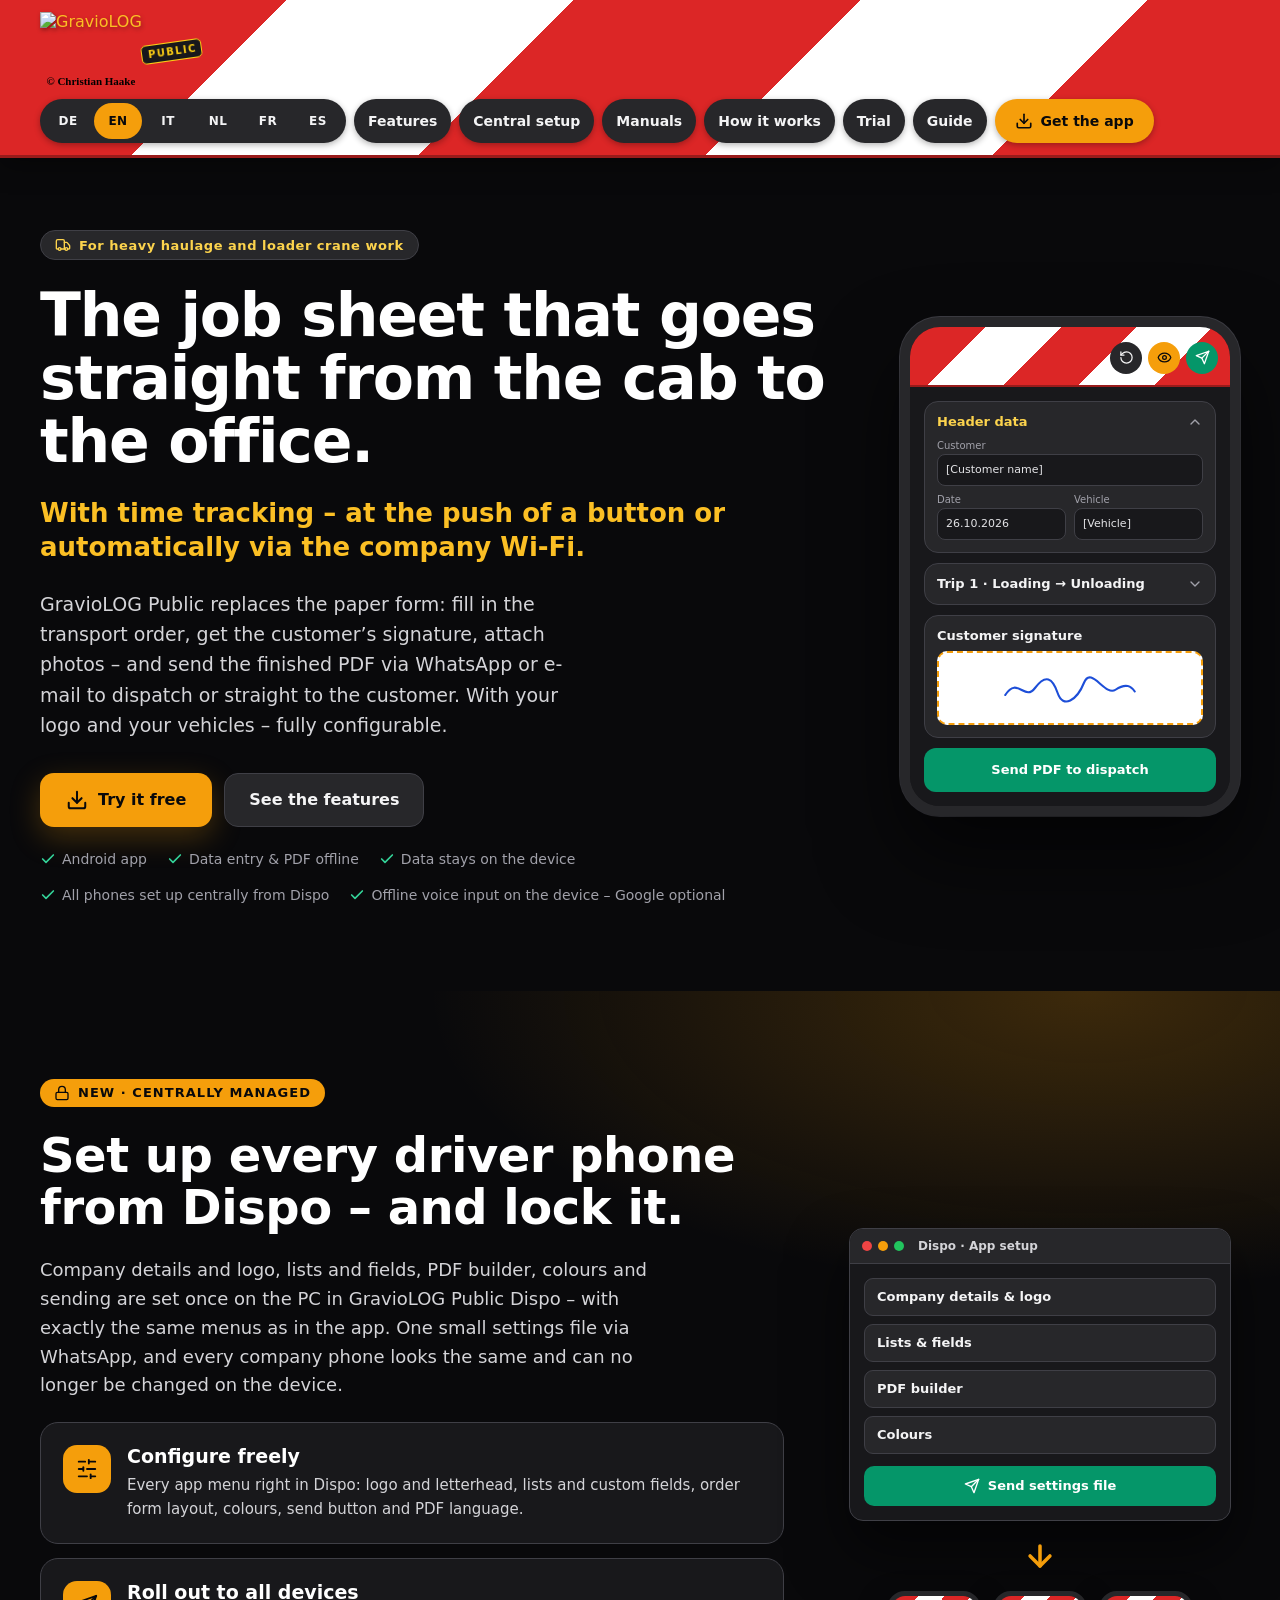
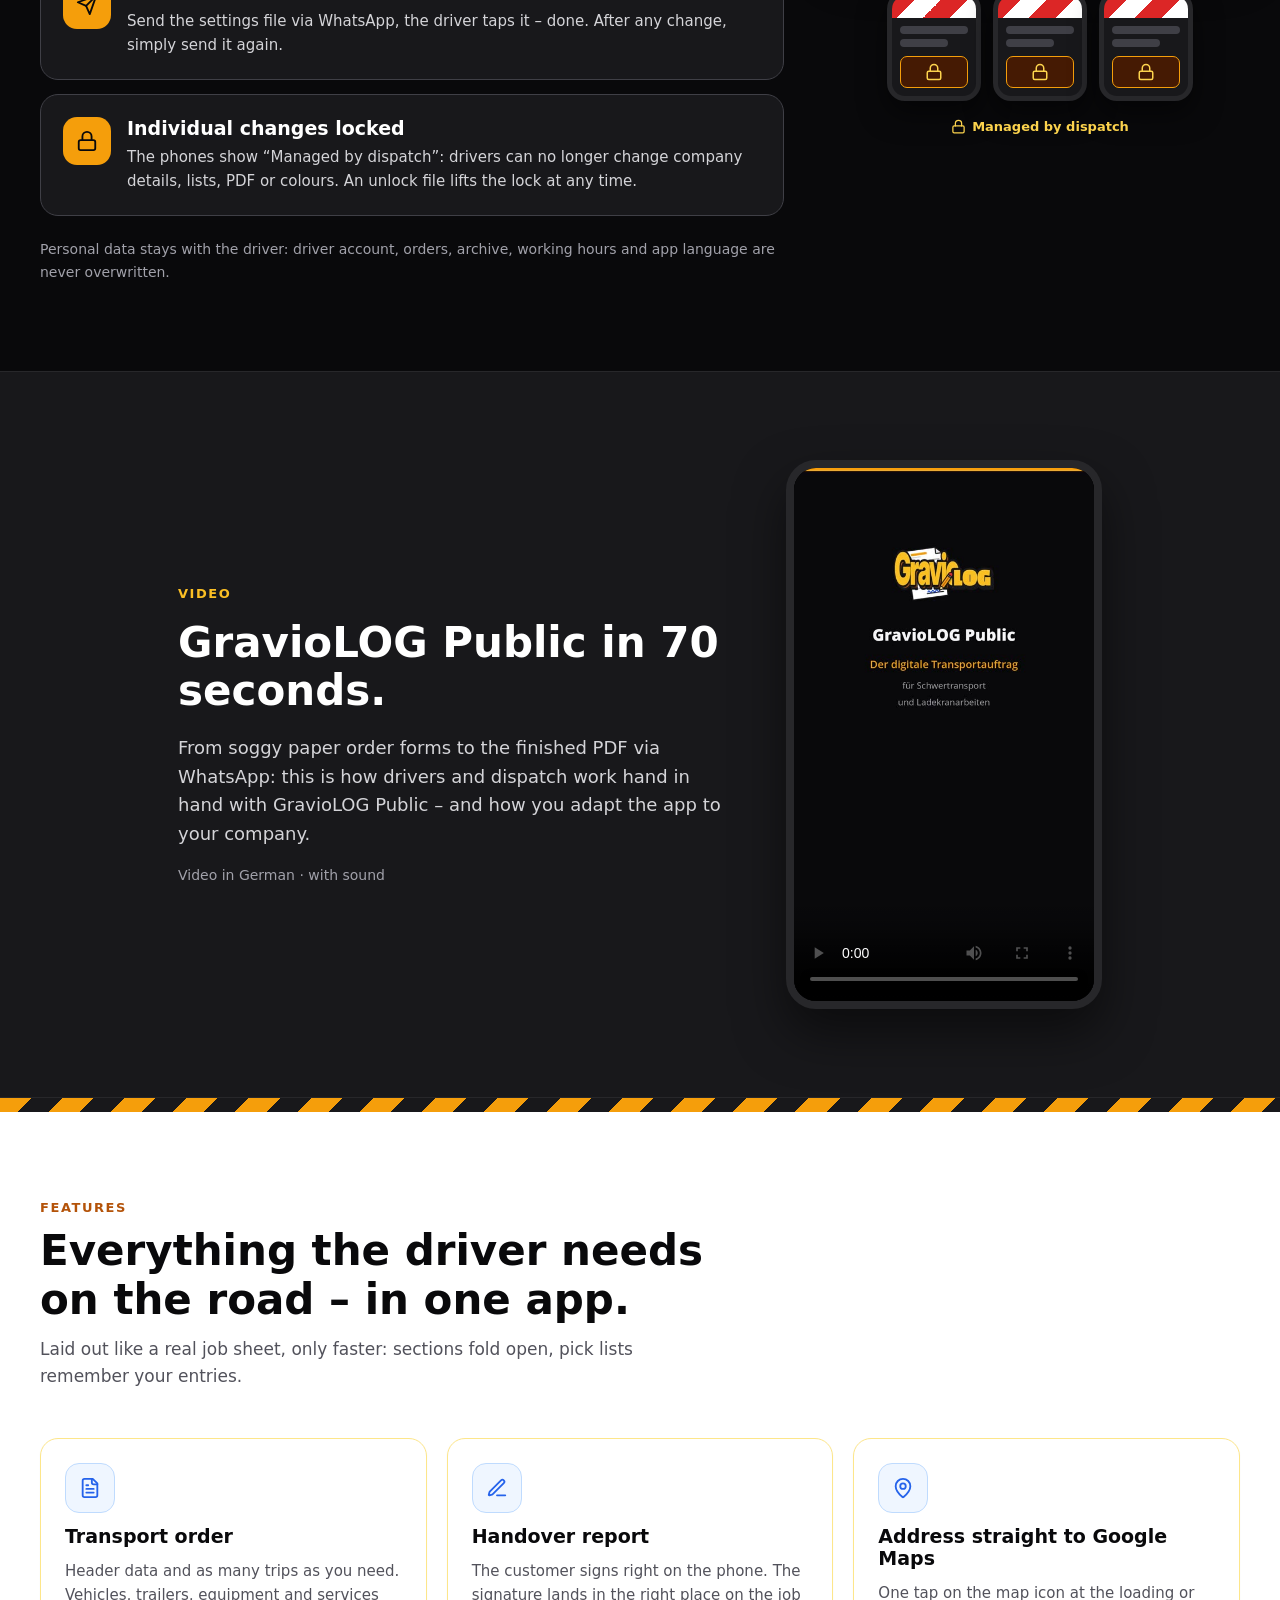
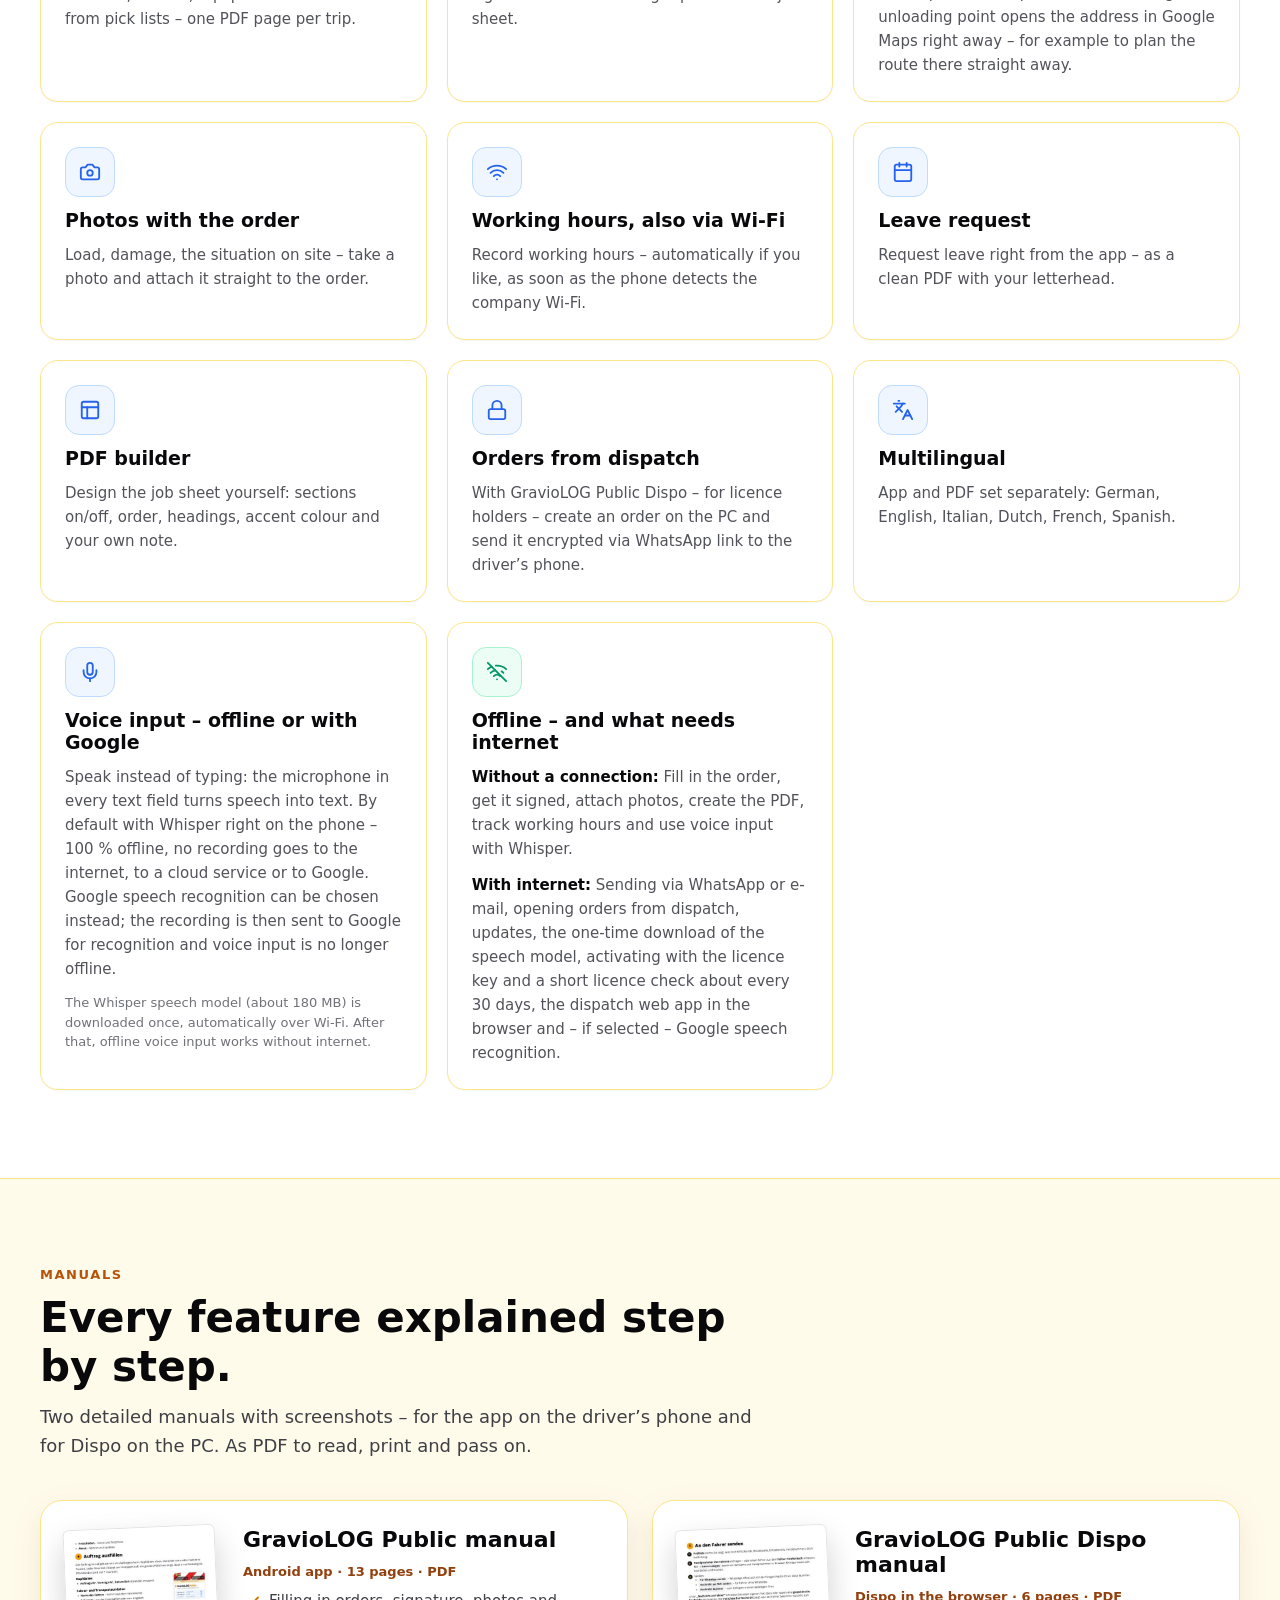
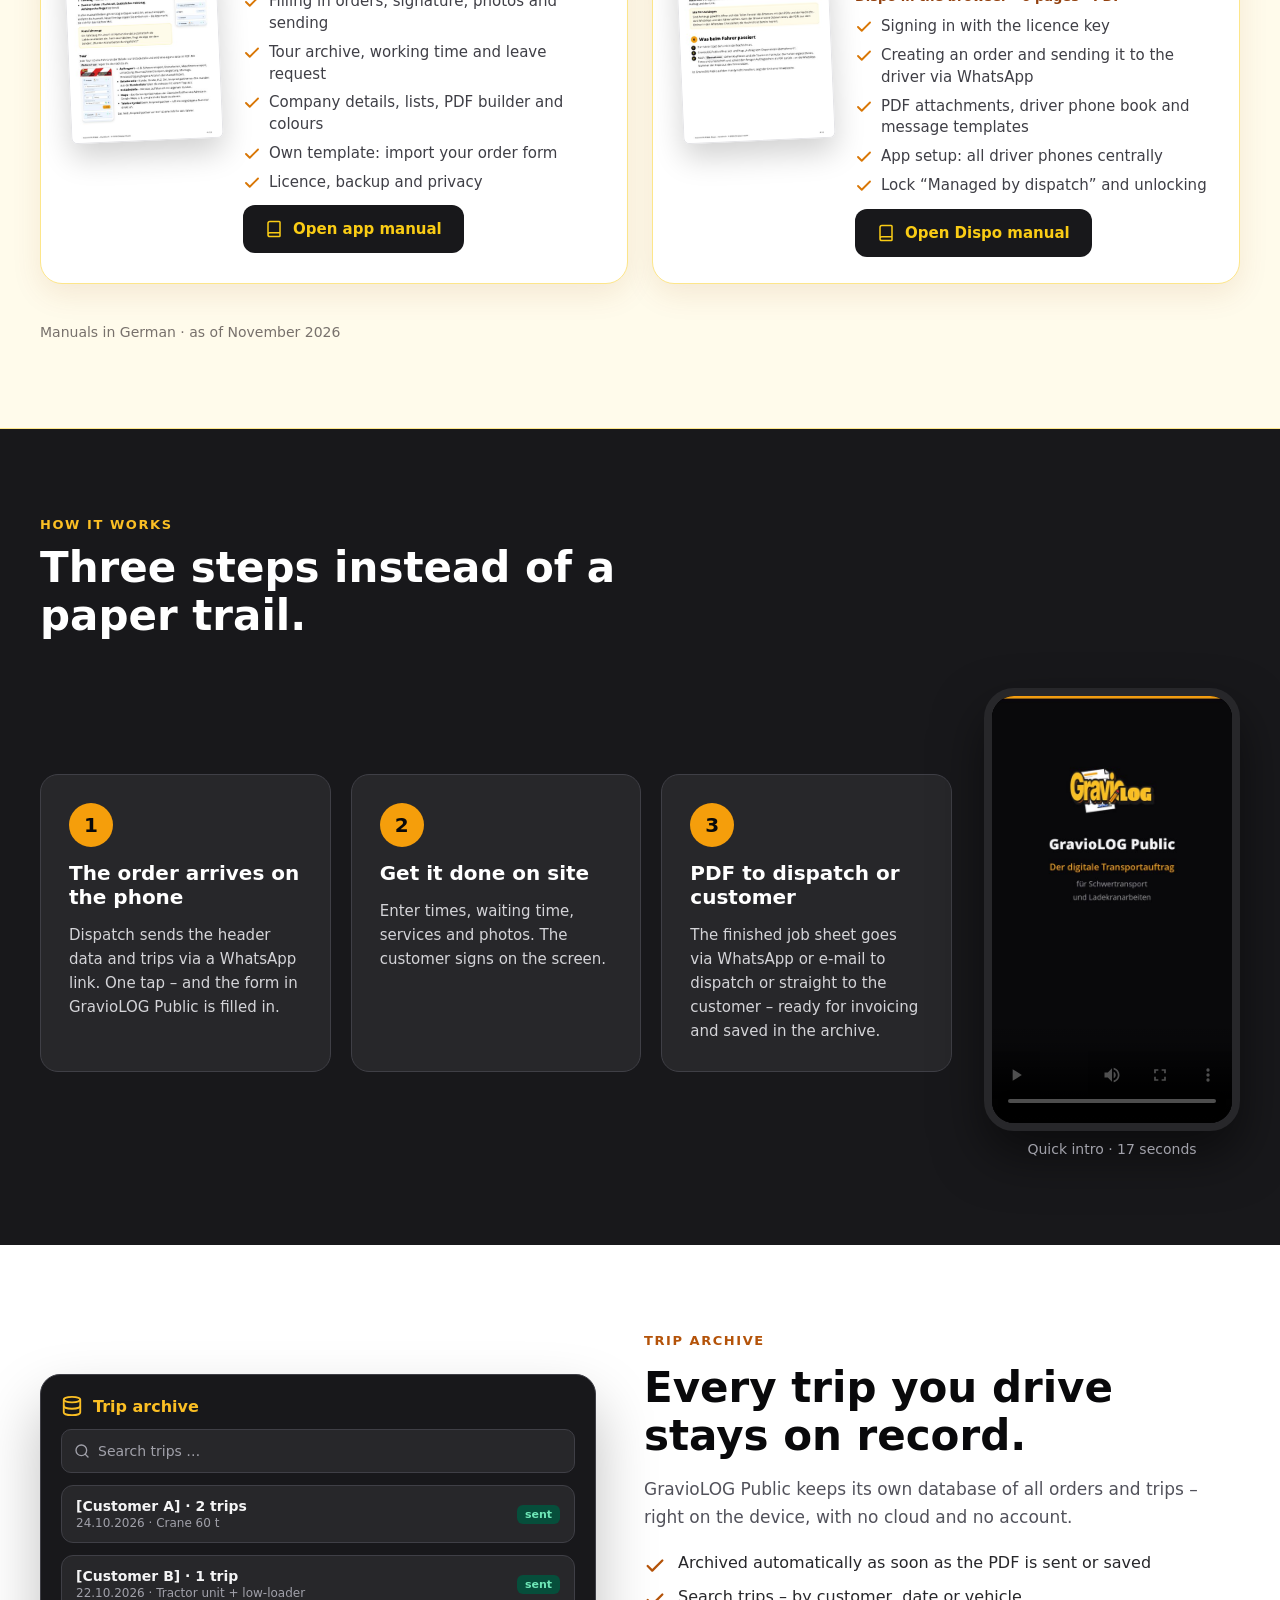
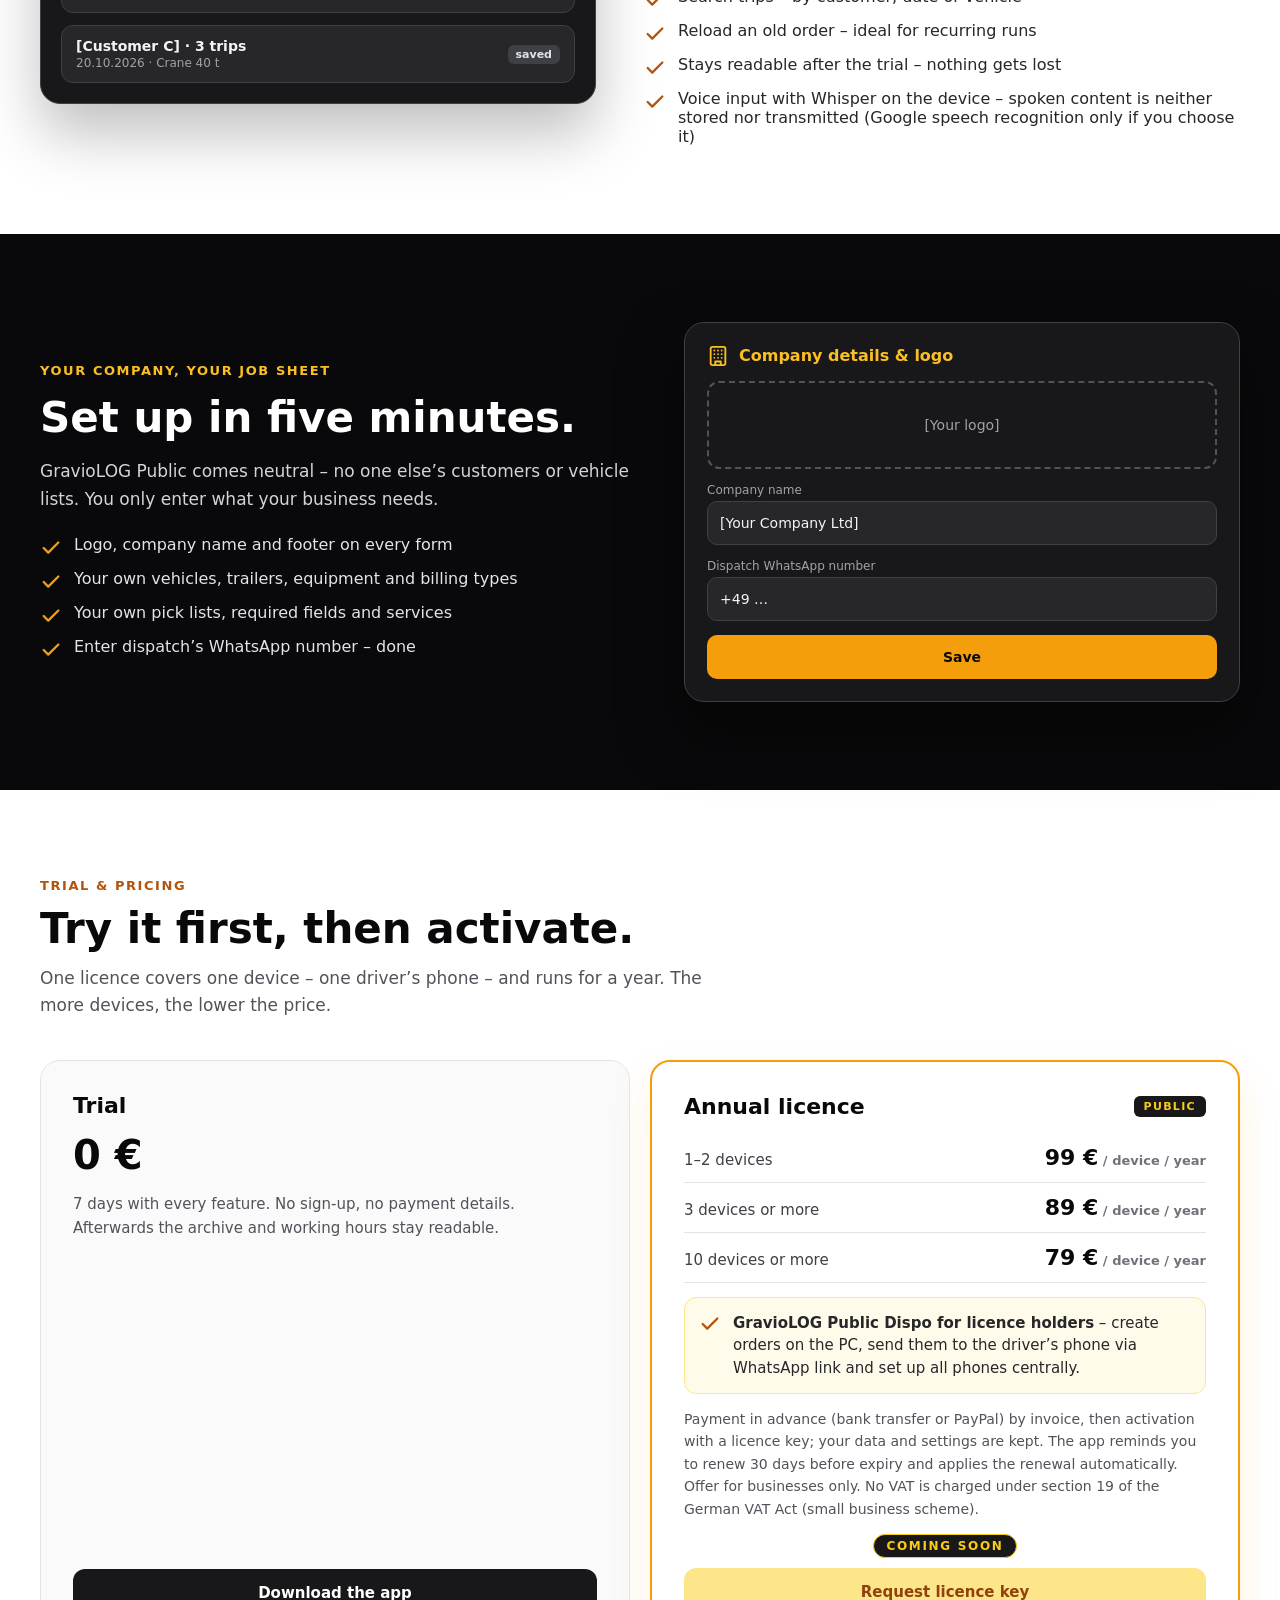
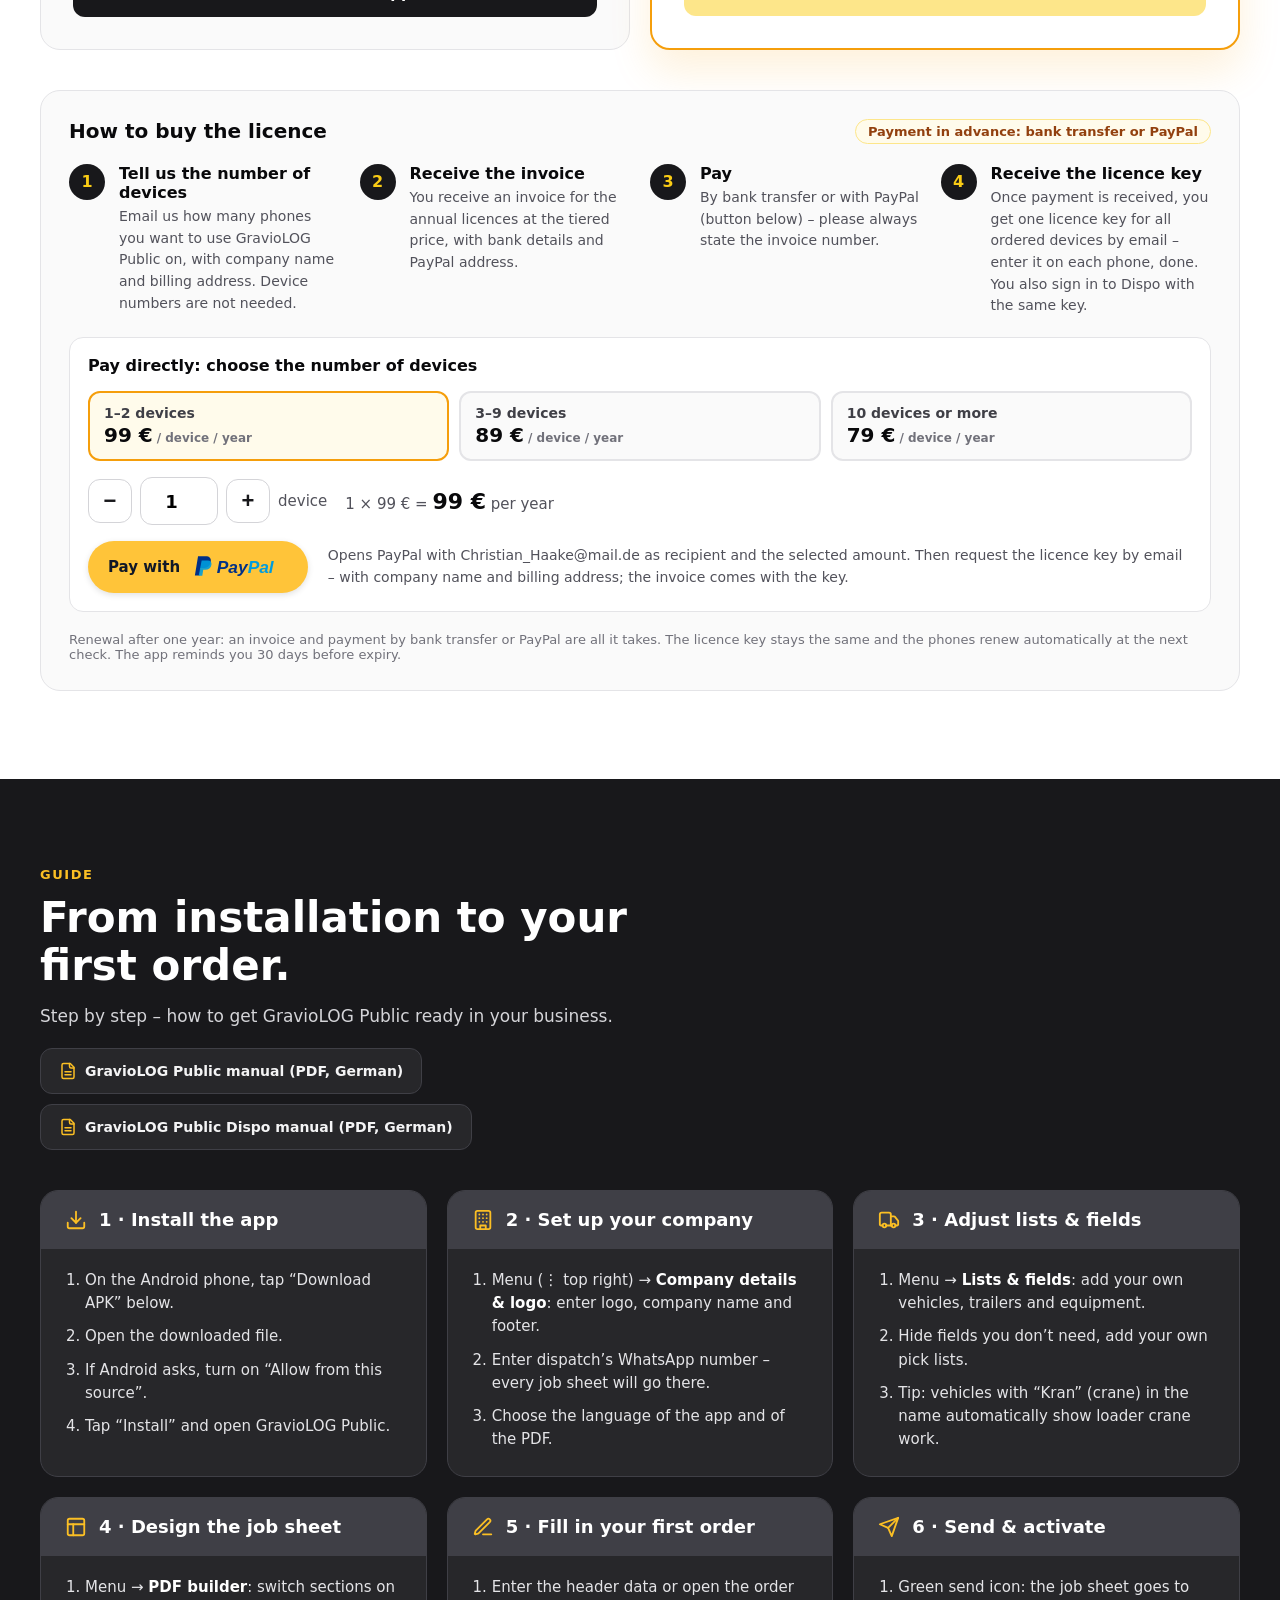
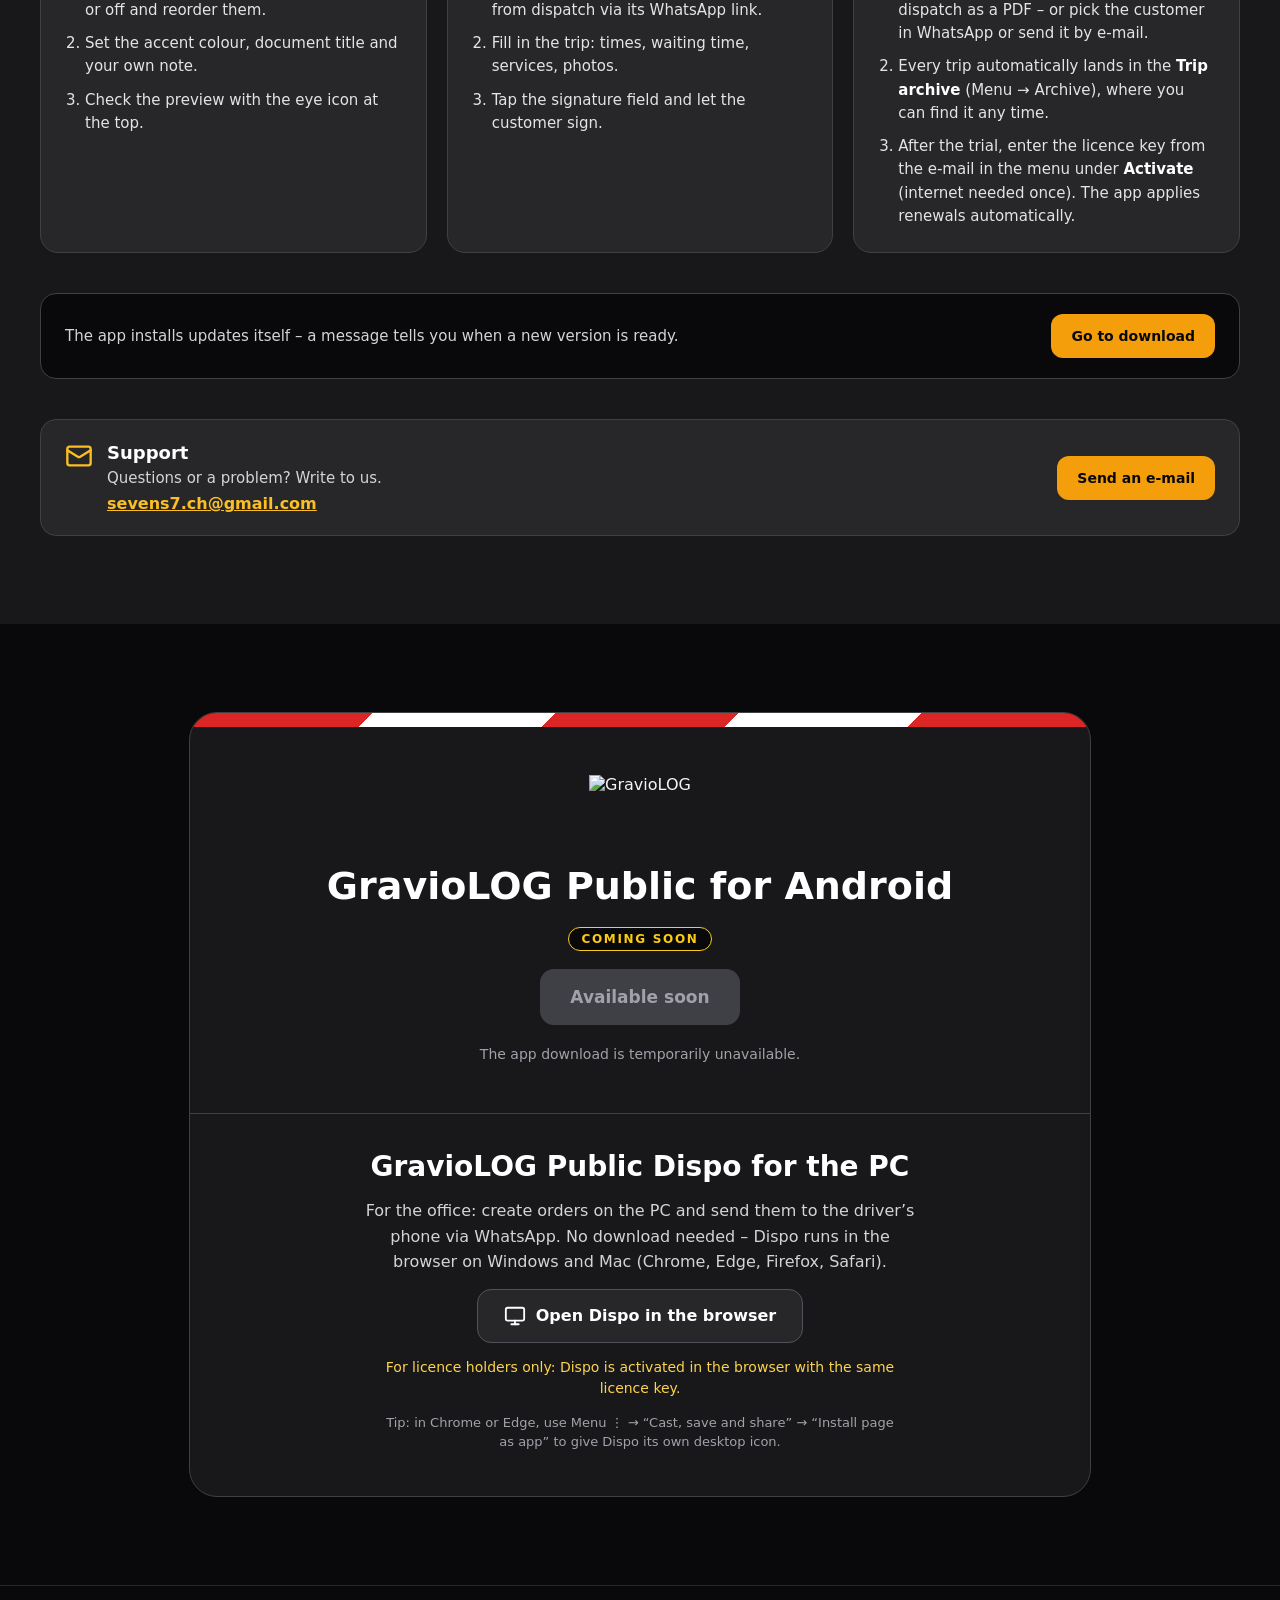
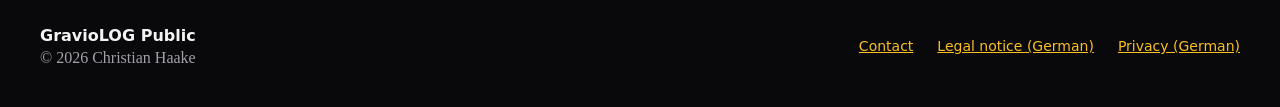
==== commit 9fc93299: "Neue Handbücher (App 13 Seiten, Dispo 6 Seiten) mit Bildschirmfotos und allen aktuellen Funktionen; " ====
--- a/index.html
+++ b/index.html
@@ -32,12 +32,12 @@
       </a>
       <nav aria-label="Hauptnavigation" style="display: flex; flex-wrap: wrap; align-items: center; gap: 8px">
         <div class="lang-switch" role="group" aria-label="Sprache / Language" style="display: inline-flex; flex-wrap: wrap; gap: 2px; padding: 4px; border-radius: 999px; background: #27272a; box-shadow: 0 2px 6px rgba(0,0,0,.3)"><a href="./" hreflang="de" lang="de" title="Deutsch" aria-current="page" data-lang="de" style="display: inline-flex; align-items: center; justify-content: center; min-width: 36px; min-height: 36px; padding: 0 6px; border-radius: 999px; background: #f59e0b; color: #09090b; font-size: 12px; font-weight: 800; letter-spacing: .04em; text-decoration: none">DE</a><a href="en/" hreflang="en" lang="en" title="English" data-lang="en" style="display: inline-flex; align-items: center; justify-content: center; min-width: 36px; min-height: 36px; padding: 0 6px; border-radius: 999px; background: transparent; color: #f4f4f5; font-size: 12px; font-weight: 800; letter-spacing: .04em; text-decoration: none">EN</a><a href="it/" hreflang="it" lang="it" title="Italiano" data-lang="it" style="display: inline-flex; align-items: center; justify-content: center; min-width: 36px; min-height: 36px; padding: 0 6px; border-radius: 999px; background: transparent; color: #f4f4f5; font-size: 12px; font-weight: 800; letter-spacing: .04em; text-decoration: none">IT</a><a href="nl/" hreflang="nl" lang="nl" title="Nederlands" data-lang="nl" style="display: inline-flex; align-items: center; justify-content: center; min-width: 36px; min-height: 36px; padding: 0 6px; border-radius: 999px; background: transparent; color: #f4f4f5; font-size: 12px; font-weight: 800; letter-spacing: .04em; text-decoration: none">NL</a><a href="fr/" hreflang="fr" lang="fr" title="Français" data-lang="fr" style="display: inline-flex; align-items: center; justify-content: center; min-width: 36px; min-height: 36px; padding: 0 6px; border-radius: 999px; background: transparent; color: #f4f4f5; font-size: 12px; font-weight: 800; letter-spacing: .04em; text-decoration: none">FR</a><a href="es/" hreflang="es" lang="es" title="Español" data-lang="es" style="display: inline-flex; align-items: center; justify-content: center; min-width: 36px; min-height: 36px; padding: 0 6px; border-radius: 999px; background: transparent; color: #f4f4f5; font-size: 12px; font-weight: 800; letter-spacing: .04em; text-decoration: none">ES</a></div>
-        <a href="#funktionen" style="display: inline-flex; align-items: center; min-height: 44px; padding: 0 18px; border-radius: 999px; background: #27272a; color: #f4f4f5; font-size: 14px; font-weight: 600; text-decoration: none; box-shadow: 0 2px 6px rgba(0,0,0,.3)">Funktionen</a>
-        <a href="#zentral" style="display: inline-flex; align-items: center; min-height: 44px; padding: 0 18px; border-radius: 999px; background: #27272a; color: #f4f4f5; font-size: 14px; font-weight: 600; text-decoration: none; box-shadow: 0 2px 6px rgba(0,0,0,.3)">Zentral einrichten</a>
-        <a href="#video" style="display: inline-flex; align-items: center; min-height: 44px; padding: 0 18px; border-radius: 999px; background: #27272a; color: #f4f4f5; font-size: 14px; font-weight: 600; text-decoration: none; box-shadow: 0 2px 6px rgba(0,0,0,.3)">Video</a>
-        <a href="#ablauf" style="display: inline-flex; align-items: center; min-height: 44px; padding: 0 18px; border-radius: 999px; background: #27272a; color: #f4f4f5; font-size: 14px; font-weight: 600; text-decoration: none; box-shadow: 0 2px 6px rgba(0,0,0,.3)">So funktioniert’s</a>
-        <a href="#testphase" style="display: inline-flex; align-items: center; min-height: 44px; padding: 0 18px; border-radius: 999px; background: #27272a; color: #f4f4f5; font-size: 14px; font-weight: 600; text-decoration: none; box-shadow: 0 2px 6px rgba(0,0,0,.3)">Testphase</a>
-        <a href="#anleitung" style="display: inline-flex; align-items: center; min-height: 44px; padding: 0 18px; border-radius: 999px; background: #27272a; color: #f4f4f5; font-size: 14px; font-weight: 600; text-decoration: none; box-shadow: 0 2px 6px rgba(0,0,0,.3)">Anleitung</a>
+        <a href="#funktionen" style="display: inline-flex; align-items: center; min-height: 44px; padding: 0 14px; border-radius: 999px; background: #27272a; color: #f4f4f5; font-size: 14px; font-weight: 600; text-decoration: none; box-shadow: 0 2px 6px rgba(0,0,0,.3)">Funktionen</a>
+        <a href="#zentral" style="display: inline-flex; align-items: center; min-height: 44px; padding: 0 14px; border-radius: 999px; background: #27272a; color: #f4f4f5; font-size: 14px; font-weight: 600; text-decoration: none; box-shadow: 0 2px 6px rgba(0,0,0,.3)">Zentral einrichten</a>
+        <a href="#handbuecher" style="display: inline-flex; align-items: center; min-height: 44px; padding: 0 14px; border-radius: 999px; background: #27272a; color: #f4f4f5; font-size: 14px; font-weight: 600; text-decoration: none; box-shadow: 0 2px 6px rgba(0,0,0,.3)">Handbuch</a>
+        <a href="#ablauf" style="display: inline-flex; align-items: center; min-height: 44px; padding: 0 14px; border-radius: 999px; background: #27272a; color: #f4f4f5; font-size: 14px; font-weight: 600; text-decoration: none; box-shadow: 0 2px 6px rgba(0,0,0,.3)">So funktioniert’s</a>
+        <a href="#testphase" style="display: inline-flex; align-items: center; min-height: 44px; padding: 0 14px; border-radius: 999px; background: #27272a; color: #f4f4f5; font-size: 14px; font-weight: 600; text-decoration: none; box-shadow: 0 2px 6px rgba(0,0,0,.3)">Testphase</a>
+        <a href="#anleitung" style="display: inline-flex; align-items: center; min-height: 44px; padding: 0 14px; border-radius: 999px; background: #27272a; color: #f4f4f5; font-size: 14px; font-weight: 600; text-decoration: none; box-shadow: 0 2px 6px rgba(0,0,0,.3)">Anleitung</a>
         <a href="#download" style="display: inline-flex; align-items: center; gap: 8px; min-height: 44px; padding: 0 20px; border-radius: 999px; background: #f59e0b; color: #09090b; font-size: 14px; font-weight: 800; text-decoration: none; box-shadow: 0 2px 6px rgba(0,0,0,.3)">
           <svg class="ic" style="width: 18px; height: 18px" viewBox="0 0 24 24" fill="none" stroke="currentColor" stroke-width="2.2" stroke-linecap="round" stroke-linejoin="round" aria-hidden="true"><path d="M21 15v4a2 2 0 0 1-2 2H5a2 2 0 0 1-2-2v-4"></path><polyline points="7 10 12 15 17 10"></polyline><line x1="12" x2="12" y1="15" y2="3"></line></svg>
           App laden
@@ -291,6 +291,38 @@
         </div>
 
       </div>
+    </div>
+  </section>
+
+  <!-- Handbücher (hervorgehoben) -->
+  <section id="handbuecher" style="background: #fffbeb; color: #18181b; padding: 88px 24px; border-top: 1px solid #fde68a; border-bottom: 1px solid #fde68a">
+    <div style="max-width: 1200px; margin: 0 auto; display: flex; flex-direction: column; gap: 40px">
+      <div style="display: flex; flex-direction: column; gap: 12px; max-width: 720px">
+        <span style="font-size: 13px; font-weight: 800; letter-spacing: .12em; color: #b45309">HANDBÜCHER</span>
+        <h2 style="margin: 0; font-size: clamp(28px, 3.6vw, 42px); line-height: 1.15; font-weight: 800; color: #09090b">Jede Funktion Schritt für Schritt beschrieben.</h2>
+        <p style="margin: 0; font-size: 18px; line-height: 1.6; color: #3f3f46">Zwei ausführliche Handbücher mit Bildschirmfotos – für die App auf dem Fahrer-Handy und für die Dispo am PC. Als PDF zum Lesen, Ausdrucken und Weitergeben.</p>
+      </div>
+      <div style="display: grid; grid-template-columns: repeat(auto-fit, minmax(min(100%, 480px), 1fr)); gap: 24px">
+        <div style="border-radius: 22px; background: #ffffff; border: 1px solid #fde68a; box-shadow: 0 10px 30px rgba(146,64,14,.10); padding: 26px; display: flex; flex-wrap: wrap; gap: 24px; align-items: flex-start">
+          <a href="handbuch/GravioLOG-Public-Handbuch.pdf" target="_blank" rel="noopener" style="flex: 0 0 150px; display: block; transform: rotate(-2.5deg); border-radius: 6px; overflow: hidden; border: 1px solid #e4e4e7; box-shadow: 0 14px 30px rgba(0,0,0,.18)"><img src="handbuch/vorschau-app.jpg" alt="Handbuch GravioLOG Public – Vorschau" width="150" style="display: block; width: 150px; height: auto"></a>
+          <div style="flex: 1 1 240px; min-width: 0; display: flex; flex-direction: column; gap: 12px">
+            <h3 style="margin: 0; font-size: 22px; font-weight: 800; color: #09090b">Handbuch GravioLOG Public</h3>
+            <span style="font-size: 13px; font-weight: 700; color: #92400e">App für Android · 13 Seiten · PDF</span>
+            <ul style="margin: 0; padding: 0; list-style: none; display: flex; flex-direction: column; gap: 7px; font-size: 15px; line-height: 1.45; color: #3f3f46"><li style="display: flex; gap: 8px; align-items: flex-start"><span style="display: contents"><svg class="ic" style="width: 18px; height: 18px; flex: none; margin-top: 2px; color: #d97706" viewBox="0 0 24 24" fill="none" stroke="currentColor" stroke-width="2.5" stroke-linecap="round" stroke-linejoin="round" aria-hidden="true"><path d="M20 6 9 17l-5-5"></path></svg></span><span>Auftrag ausfüllen, Unterschrift, Fotos und Senden</span></li><li style="display: flex; gap: 8px; align-items: flex-start"><span style="display: contents"><svg class="ic" style="width: 18px; height: 18px; flex: none; margin-top: 2px; color: #d97706" viewBox="0 0 24 24" fill="none" stroke="currentColor" stroke-width="2.5" stroke-linecap="round" stroke-linejoin="round" aria-hidden="true"><path d="M20 6 9 17l-5-5"></path></svg></span><span>Tour-Archiv, Arbeitszeiterfassung und Urlaubsantrag</span></li><li style="display: flex; gap: 8px; align-items: flex-start"><span style="display: contents"><svg class="ic" style="width: 18px; height: 18px; flex: none; margin-top: 2px; color: #d97706" viewBox="0 0 24 24" fill="none" stroke="currentColor" stroke-width="2.5" stroke-linecap="round" stroke-linejoin="round" aria-hidden="true"><path d="M20 6 9 17l-5-5"></path></svg></span><span>Firmendaten, Auswahllisten, PDF-Baukasten und Farben</span></li><li style="display: flex; gap: 8px; align-items: flex-start"><span style="display: contents"><svg class="ic" style="width: 18px; height: 18px; flex: none; margin-top: 2px; color: #d97706" viewBox="0 0 24 24" fill="none" stroke="currentColor" stroke-width="2.5" stroke-linecap="round" stroke-linejoin="round" aria-hidden="true"><path d="M20 6 9 17l-5-5"></path></svg></span><span>Eigener Vordruck: Ihren Auftragsschein einlesen</span></li><li style="display: flex; gap: 8px; align-items: flex-start"><span style="display: contents"><svg class="ic" style="width: 18px; height: 18px; flex: none; margin-top: 2px; color: #d97706" viewBox="0 0 24 24" fill="none" stroke="currentColor" stroke-width="2.5" stroke-linecap="round" stroke-linejoin="round" aria-hidden="true"><path d="M20 6 9 17l-5-5"></path></svg></span><span>Lizenz, Datensicherung und Datenschutz</span></li></ul>
+            <a href="handbuch/GravioLOG-Public-Handbuch.pdf" target="_blank" rel="noopener" style="align-self: flex-start; display: inline-flex; align-items: center; gap: 10px; min-height: 48px; padding: 0 22px; border-radius: 12px; background: #18181b; color: #facc15; font-size: 15px; font-weight: 800; text-decoration: none"><svg class="ic" style="width: 18px; height: 18px" viewBox="0 0 24 24" fill="none" stroke="currentColor" stroke-width="2" stroke-linecap="round" stroke-linejoin="round" aria-hidden="true"><path d="M4 19.5v-15A2.5 2.5 0 0 1 6.5 2H19a1 1 0 0 1 1 1v18a1 1 0 0 1-1 1H6.5a1 1 0 0 1 0-5H20"></path></svg>Handbuch App öffnen</a>
+          </div>
+        </div>
+        <div style="border-radius: 22px; background: #ffffff; border: 1px solid #fde68a; box-shadow: 0 10px 30px rgba(146,64,14,.10); padding: 26px; display: flex; flex-wrap: wrap; gap: 24px; align-items: flex-start">
+          <a href="handbuch/GravioLOG-Public-Dispo-Handbuch.pdf" target="_blank" rel="noopener" style="flex: 0 0 150px; display: block; transform: rotate(-2.5deg); border-radius: 6px; overflow: hidden; border: 1px solid #e4e4e7; box-shadow: 0 14px 30px rgba(0,0,0,.18)"><img src="handbuch/vorschau-dispo.jpg" alt="Handbuch GravioLOG Public Dispo – Vorschau" width="150" style="display: block; width: 150px; height: auto"></a>
+          <div style="flex: 1 1 240px; min-width: 0; display: flex; flex-direction: column; gap: 12px">
+            <h3 style="margin: 0; font-size: 22px; font-weight: 800; color: #09090b">Handbuch GravioLOG Public Dispo</h3>
+            <span style="font-size: 13px; font-weight: 700; color: #92400e">Dispo im Browser · 6 Seiten · PDF</span>
+            <ul style="margin: 0; padding: 0; list-style: none; display: flex; flex-direction: column; gap: 7px; font-size: 15px; line-height: 1.45; color: #3f3f46"><li style="display: flex; gap: 8px; align-items: flex-start"><span style="display: contents"><svg class="ic" style="width: 18px; height: 18px; flex: none; margin-top: 2px; color: #d97706" viewBox="0 0 24 24" fill="none" stroke="currentColor" stroke-width="2.5" stroke-linecap="round" stroke-linejoin="round" aria-hidden="true"><path d="M20 6 9 17l-5-5"></path></svg></span><span>Anmelden mit dem Lizenzschlüssel</span></li><li style="display: flex; gap: 8px; align-items: flex-start"><span style="display: contents"><svg class="ic" style="width: 18px; height: 18px; flex: none; margin-top: 2px; color: #d97706" viewBox="0 0 24 24" fill="none" stroke="currentColor" stroke-width="2.5" stroke-linecap="round" stroke-linejoin="round" aria-hidden="true"><path d="M20 6 9 17l-5-5"></path></svg></span><span>Auftrag anlegen und per WhatsApp an den Fahrer senden</span></li><li style="display: flex; gap: 8px; align-items: flex-start"><span style="display: contents"><svg class="ic" style="width: 18px; height: 18px; flex: none; margin-top: 2px; color: #d97706" viewBox="0 0 24 24" fill="none" stroke="currentColor" stroke-width="2.5" stroke-linecap="round" stroke-linejoin="round" aria-hidden="true"><path d="M20 6 9 17l-5-5"></path></svg></span><span>PDF-Anhänge, Fahrer-Telefonbuch und Nachrichtenvorlagen</span></li><li style="display: flex; gap: 8px; align-items: flex-start"><span style="display: contents"><svg class="ic" style="width: 18px; height: 18px; flex: none; margin-top: 2px; color: #d97706" viewBox="0 0 24 24" fill="none" stroke="currentColor" stroke-width="2.5" stroke-linecap="round" stroke-linejoin="round" aria-hidden="true"><path d="M20 6 9 17l-5-5"></path></svg></span><span>App einrichten: alle Fahrer-Handys zentral</span></li><li style="display: flex; gap: 8px; align-items: flex-start"><span style="display: contents"><svg class="ic" style="width: 18px; height: 18px; flex: none; margin-top: 2px; color: #d97706" viewBox="0 0 24 24" fill="none" stroke="currentColor" stroke-width="2.5" stroke-linecap="round" stroke-linejoin="round" aria-hidden="true"><path d="M20 6 9 17l-5-5"></path></svg></span><span>Sperre „Von der Dispo verwaltet“ und Freigabe</span></li></ul>
+            <a href="handbuch/GravioLOG-Public-Dispo-Handbuch.pdf" target="_blank" rel="noopener" style="align-self: flex-start; display: inline-flex; align-items: center; gap: 10px; min-height: 48px; padding: 0 22px; border-radius: 12px; background: #18181b; color: #facc15; font-size: 15px; font-weight: 800; text-decoration: none"><svg class="ic" style="width: 18px; height: 18px" viewBox="0 0 24 24" fill="none" stroke="currentColor" stroke-width="2" stroke-linecap="round" stroke-linejoin="round" aria-hidden="true"><path d="M4 19.5v-15A2.5 2.5 0 0 1 6.5 2H19a1 1 0 0 1 1 1v18a1 1 0 0 1-1 1H6.5a1 1 0 0 1 0-5H20"></path></svg>Handbuch Dispo öffnen</a>
+          </div>
+        </div>
+      </div>
+      <span style="font-size: 14px; color: #78716c">Handbücher auf Deutsch · Stand November 2026</span>
     </div>
   </section>
 
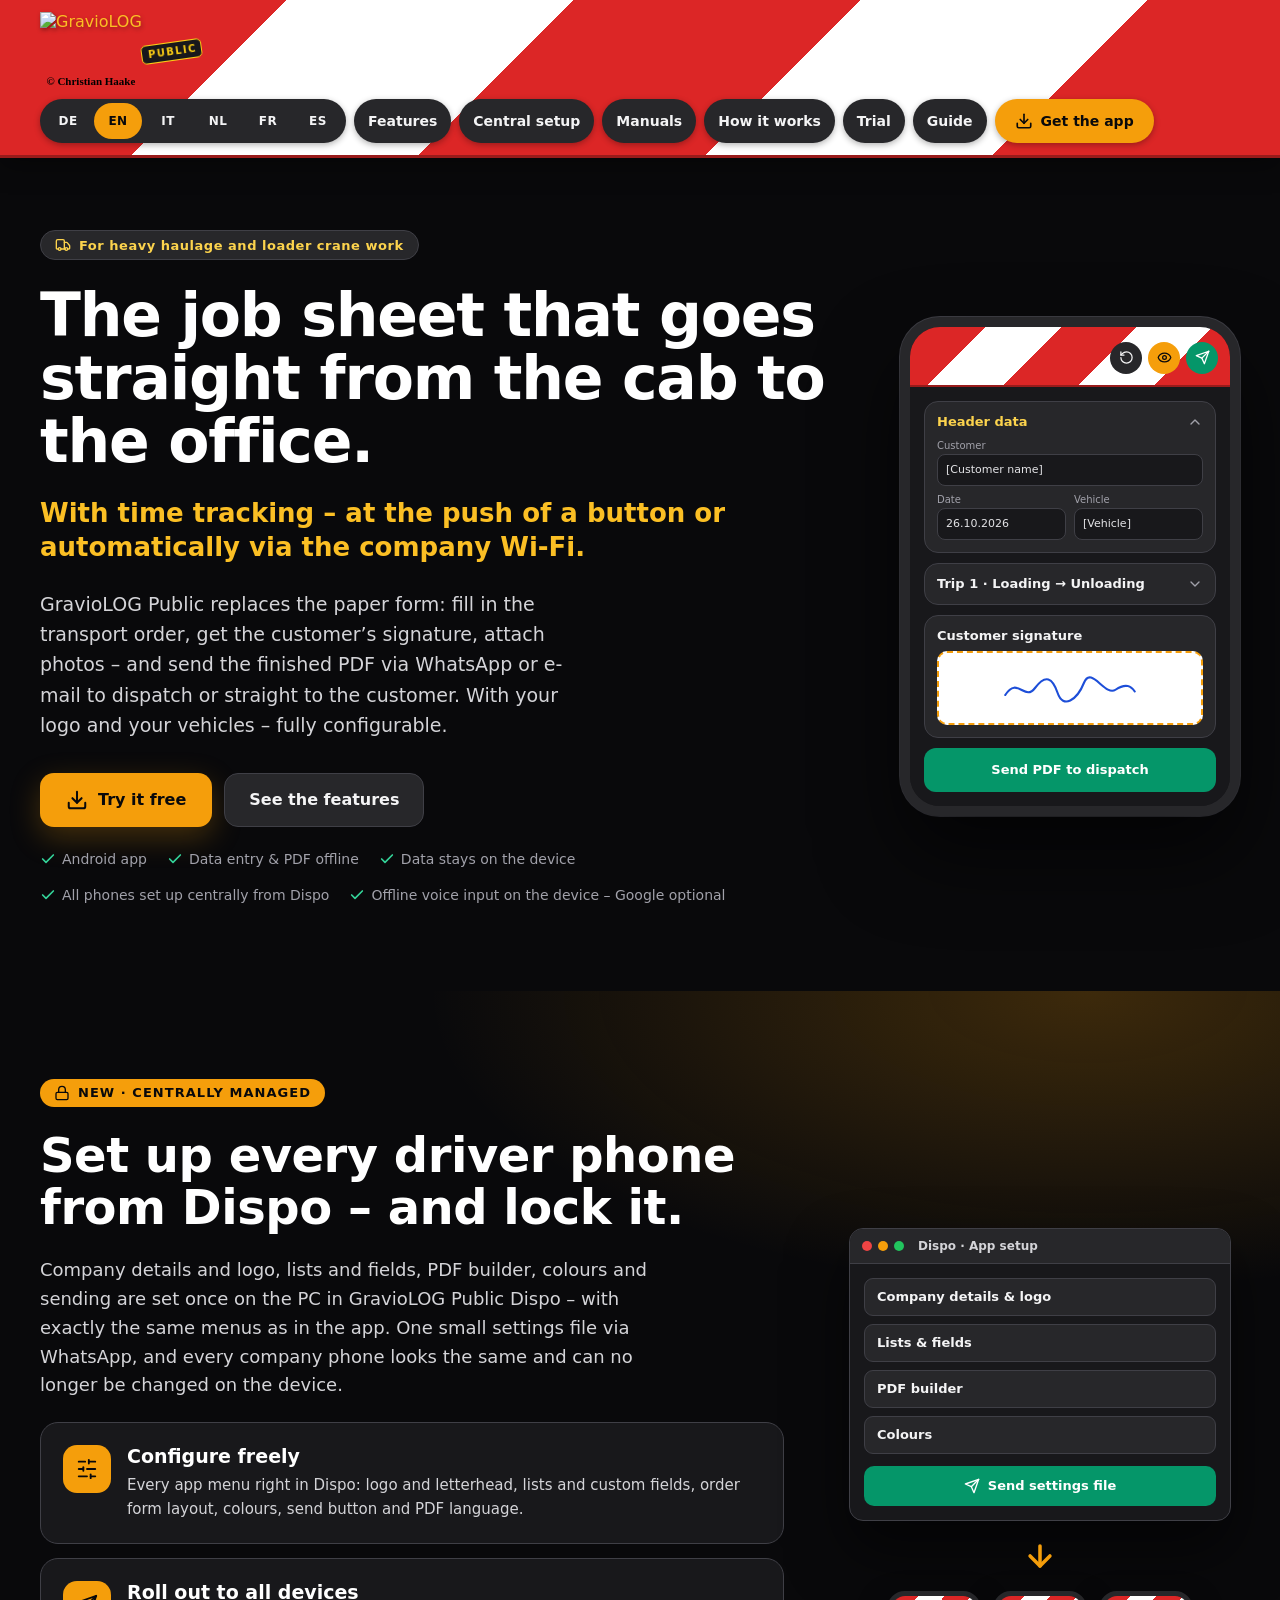
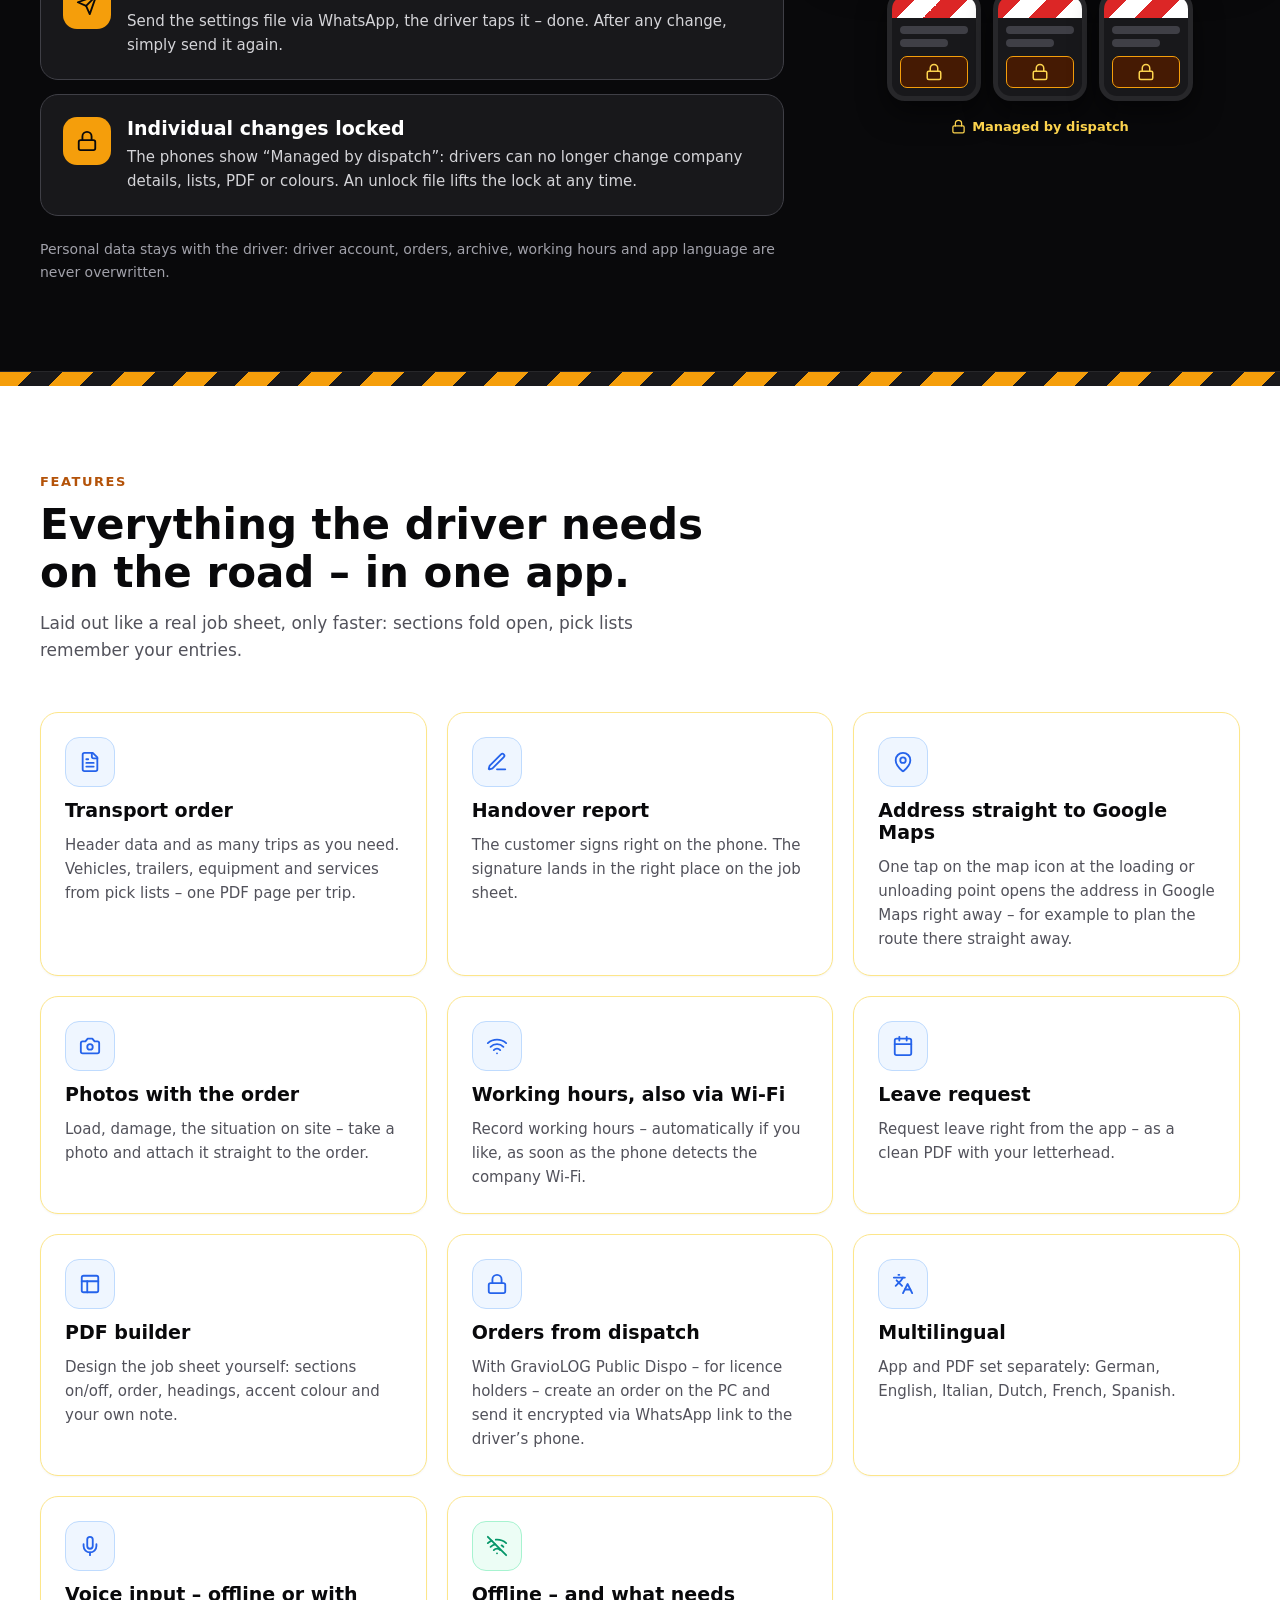
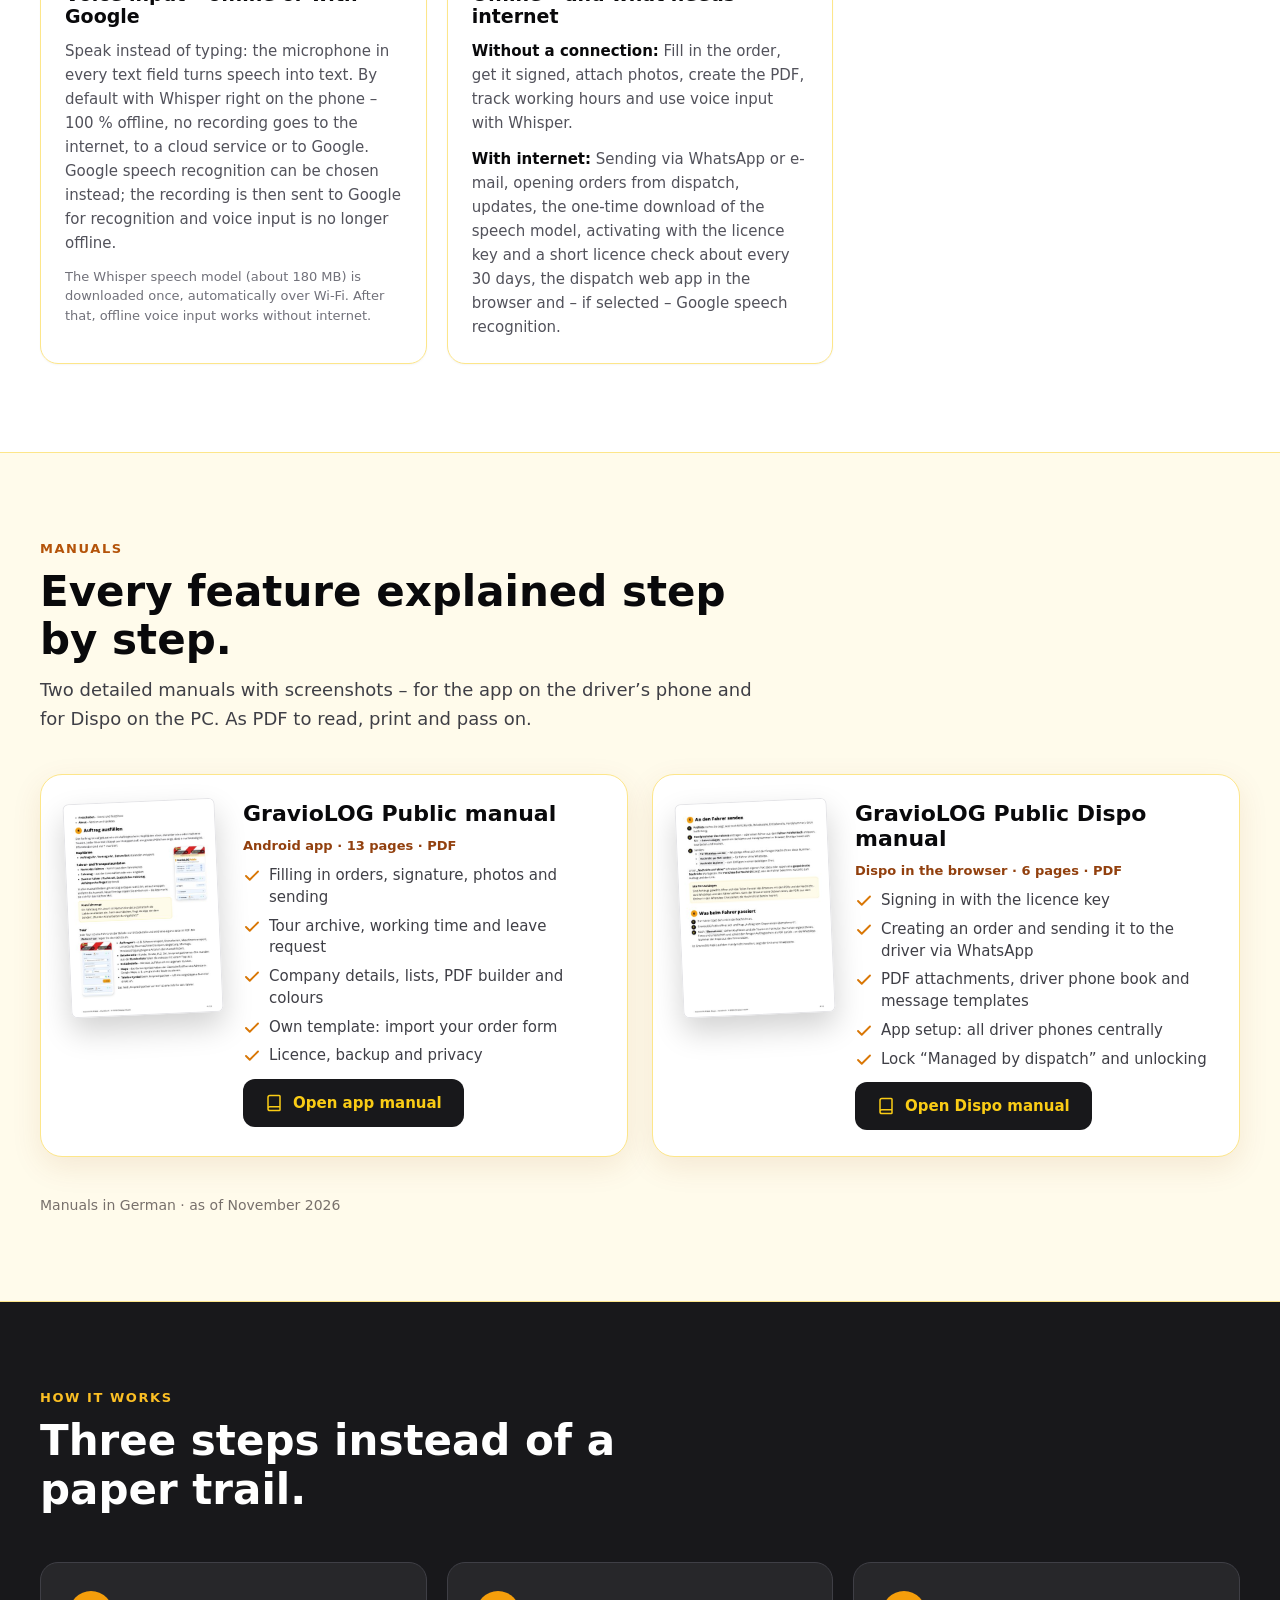
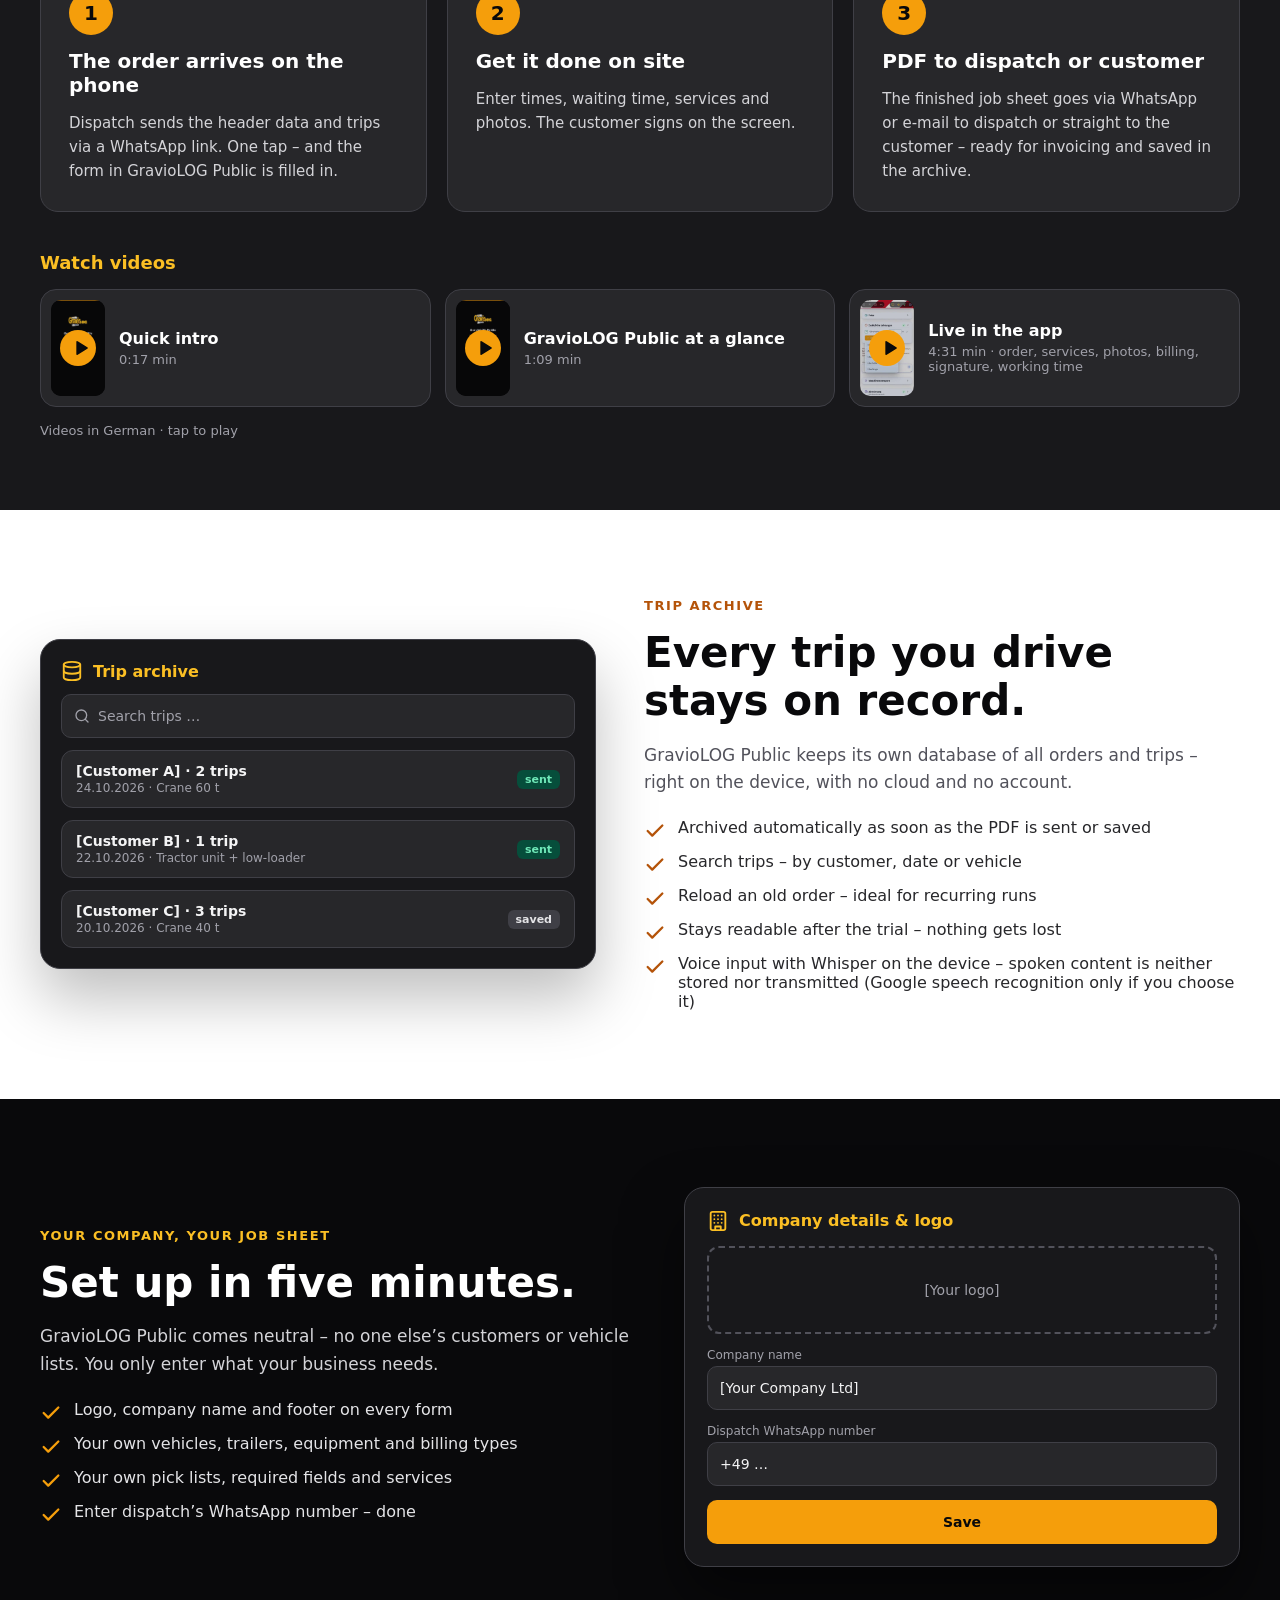
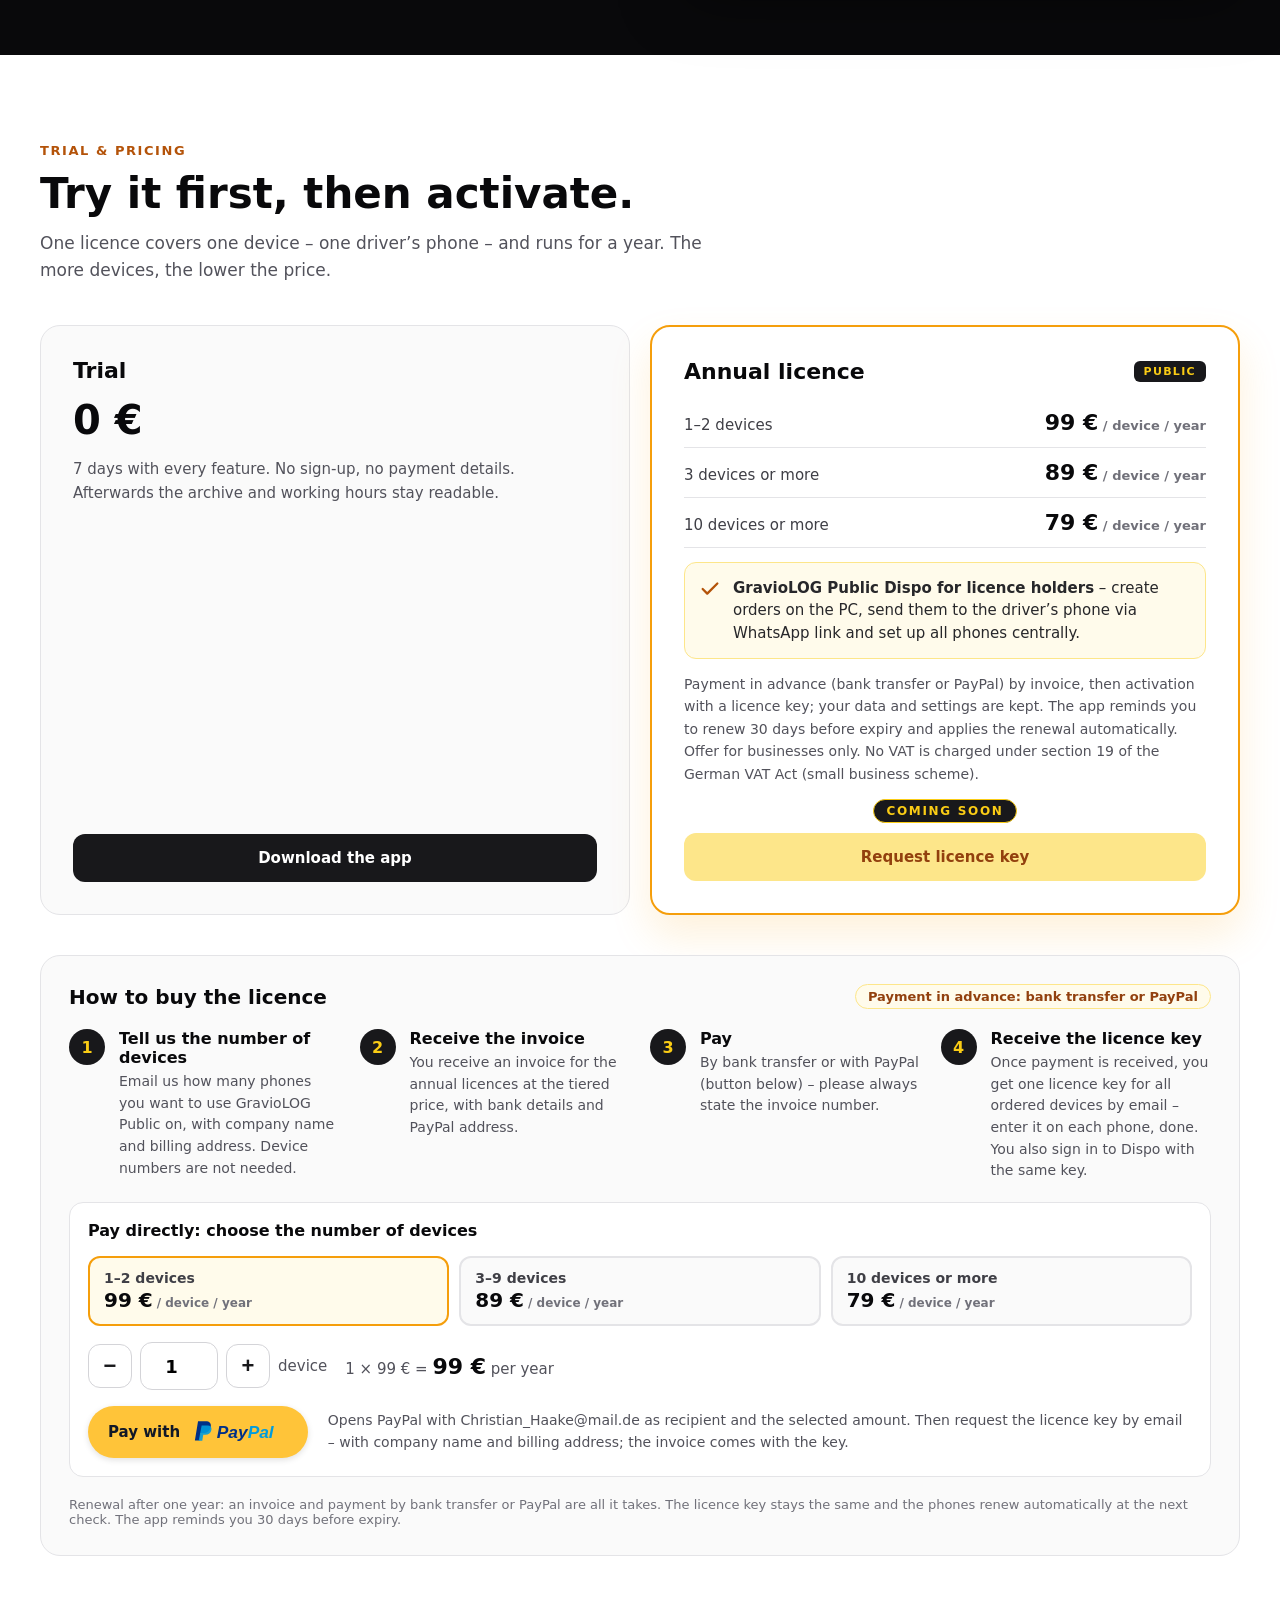
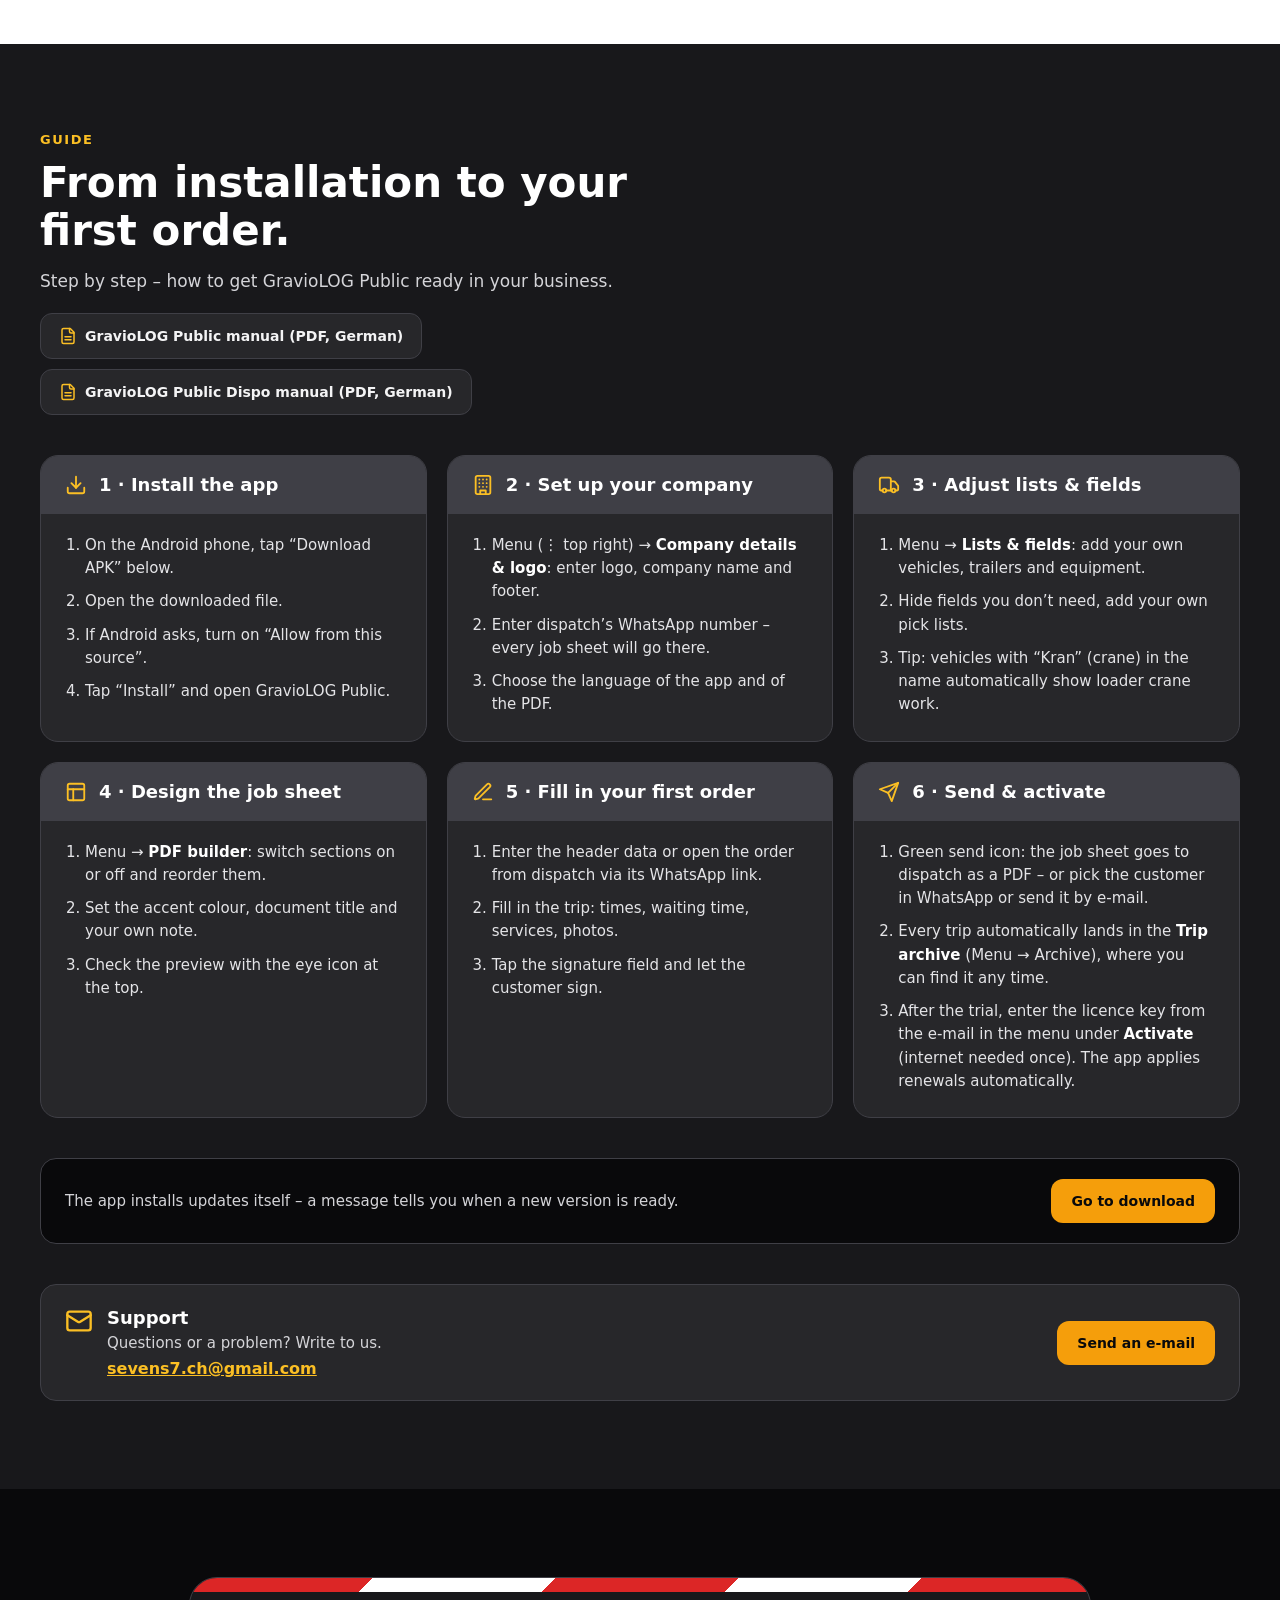
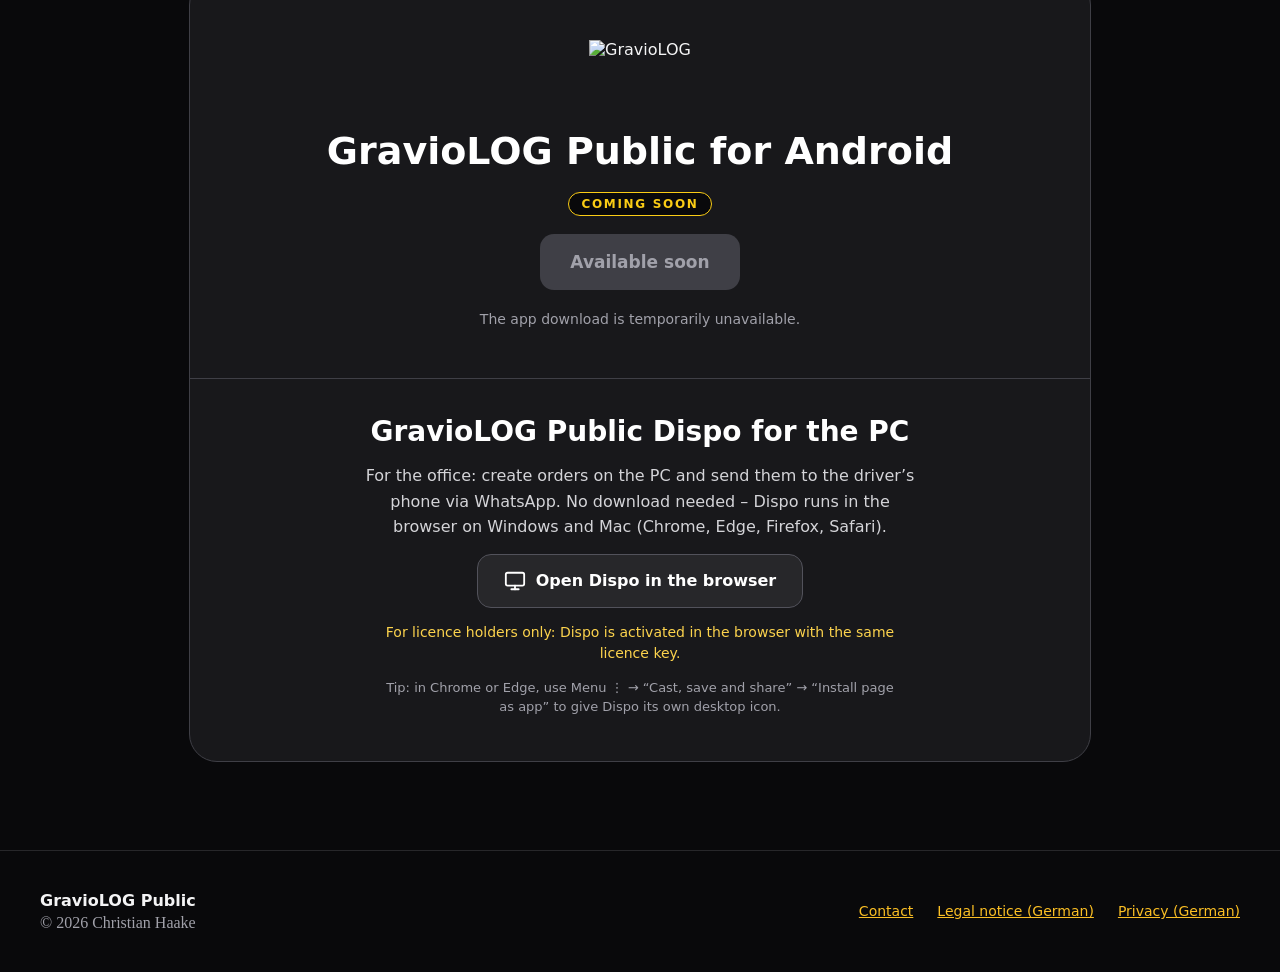
==== commit ac263cfd: "Videos klein: Leiste „Videos ansehen“ mit drei Kacheln, Abspielen im kleinen Fenster; neues Video „B" ====
--- a/index.html
+++ b/index.html
@@ -198,19 +198,6 @@
     </div>
   </section>
 
-  <!-- Präsentationsvideo (Überblick) -->
-  <section id="video" style="background: #18181b; padding: 88px 24px; border-bottom: 1px solid #27272a">
-    <div style="max-width: 1100px; margin: 0 auto; display: flex; flex-wrap: wrap; gap: 48px; align-items: center; justify-content: center">
-      <div style="flex: 1 1 420px; min-width: 0; display: flex; flex-direction: column; gap: 18px; max-width: 560px">
-        <span style="font-size: 13px; font-weight: 800; letter-spacing: .12em; color: #fbbf24">IM VIDEO</span>
-        <h2 style="margin: 0; font-size: clamp(28px, 3.6vw, 42px); line-height: 1.15; font-weight: 800; color: #ffffff">GravioLOG Public in 70 Sekunden.</h2>
-        <p style="margin: 0; font-size: 18px; line-height: 1.6; color: #d4d4d8">Vom Ärger mit nassen Papier-Auftragsscheinen bis zur fertigen PDF per WhatsApp: So arbeiten Fahrer und Dispo mit GravioLOG Public Hand in Hand – und so passen Sie die App an Ihre Firma an.</p>
-        <span style="font-size: 14px; color: #a1a1aa">Video auf Deutsch · mit Ton</span>
-      </div>
-      <div style="width: 300px; max-width: 100%; border-radius: 30px; border: 8px solid #27272a; background: #000; overflow: hidden; box-shadow: 0 24px 50px rgba(0,0,0,.5)"><video controls playsinline preload="metadata" poster="video/graviolog-ueberblick.jpg" title="GravioLOG Public im Überblick" style="display: block; width: 100%; height: auto; aspect-ratio: 9 / 16; background: #000"><source src="video/graviolog-ueberblick.mp4" type="video/mp4"></video></div>
-    </div>
-  </section>
-
   <!-- Warnband als Trenner -->
   <div aria-hidden="true" style="height: 14px; background: repeating-linear-gradient(135deg, #f59e0b 0 22px, #18181b 22px 44px)"></div>
 
@@ -327,14 +314,13 @@
   </section>
 
   <!-- Ablauf -->
-  <section id="ablauf" style="background: #18181b; padding: 88px 24px">
+  <section id="ablauf" style="background: #18181b; padding: 88px 24px 40px">
     <div style="max-width: 1200px; margin: 0 auto; display: flex; flex-direction: column; gap: 48px">
       <div style="display: flex; flex-direction: column; gap: 12px; max-width: 680px">
         <span style="font-size: 13px; font-weight: 800; letter-spacing: .12em; color: #fbbf24">SO FUNKTIONIERT’S</span>
         <h2 style="margin: 0; font-size: clamp(28px, 3.6vw, 42px); line-height: 1.15; font-weight: 800; color: #ffffff">Drei Schritte statt Zettelwirtschaft.</h2>
       </div>
-      <div style="display: flex; flex-wrap: wrap; gap: 32px; align-items: center; justify-content: center">
-      <div style="flex: 1 1 560px; min-width: 0; display: grid; grid-template-columns: repeat(auto-fit, minmax(240px, 1fr)); gap: 20px">
+      <div style="display: grid; grid-template-columns: repeat(auto-fit, minmax(280px, 1fr)); gap: 20px">
         <div style="border-radius: 18px; background: #27272a; border: 1px solid #3f3f46; padding: 28px; display: flex; flex-direction: column; gap: 14px">
           <span style="width: 44px; height: 44px; border-radius: 999px; background: #f59e0b; color: #09090b; font-size: 20px; font-weight: 800; display: flex; align-items: center; justify-content: center">1</span>
           <h3 style="margin: 0; font-size: 20px; font-weight: 800; color: #ffffff">Auftrag kommt aufs Handy</h3>
@@ -351,13 +337,53 @@
           <p style="margin: 0; font-size: 15px; line-height: 1.6; color: #d4d4d8">Der fertige Auftragsschein geht per WhatsApp oder E-Mail an die Dispo oder direkt an den Kunden – abrechnungsfertig, im Archiv gespeichert.</p>
         </div>
       </div>
-      <div style="flex: 0 1 240px; display: flex; flex-direction: column; align-items: center; gap: 10px">
-        <div style="width: 240px; max-width: 100%; border-radius: 30px; border: 8px solid #27272a; background: #000; overflow: hidden; box-shadow: 0 24px 50px rgba(0,0,0,.5)"><video controls playsinline preload="metadata" poster="video/graviolog-kurz.jpg" title="GravioLOG Public kurz erklärt" style="display: block; width: 100%; height: auto; aspect-ratio: 9 / 16; background: #000"><source src="video/graviolog-kurz.mp4" type="video/mp4"></video></div>
-        <span style="font-size: 14px; color: #a1a1aa">Kurz erklärt · 17 Sekunden</span>
-      </div>
-      </div>
-    </div>
-  </section>
+    </div>
+  </section>
+  <!-- Videos (klein, Abspielen im kleinen Fenster) -->
+  <section id="video" style="background: #18181b; padding: 0 24px 72px">
+    <div style="max-width: 1200px; margin: 0 auto; display: flex; flex-direction: column; gap: 16px">
+      <h3 style="margin: 0; font-size: 18px; font-weight: 800; color: #fbbf24">Videos ansehen</h3>
+      <div style="display: grid; grid-template-columns: repeat(auto-fit, minmax(min(100%, 280px), 1fr)); gap: 14px">
+        <button type="button" class="vid-card" data-src="video/graviolog-kurz.mp4" data-title="Kurz erklärt" style="display: flex; align-items: center; gap: 14px; padding: 10px 16px 10px 10px; border-radius: 16px; background: #27272a; border: 1px solid #3f3f46; cursor: pointer; font: inherit; text-align: left; color: #f4f4f5">
+          <span style="position: relative; flex: none; width: 54px; height: 96px; border-radius: 10px; overflow: hidden; background: #000"><img src="video/graviolog-kurz.jpg" alt="" width="54" height="96" loading="lazy" style="display: block; width: 100%; height: 100%; object-fit: cover; opacity: .8"><span style="position: absolute; inset: 0; display: flex; align-items: center; justify-content: center"><span style="width: 36px; height: 36px; border-radius: 999px; background: #f59e0b; color: #09090b; display: flex; align-items: center; justify-content: center"><svg viewBox="0 0 24 24" style="width: 22px; height: 22px; margin-left: 3px" fill="currentColor" aria-hidden="true"><path d="M8 5.5v13a1 1 0 0 0 1.5.86l10.5-6.5a1 1 0 0 0 0-1.72L9.5 4.64A1 1 0 0 0 8 5.5Z"></path></svg></span></span></span>
+          <span style="display: flex; flex-direction: column; gap: 4px; min-width: 0"><strong style="font-size: 16px; color: #ffffff">Kurz erklärt</strong><span style="font-size: 13px; color: #a1a1aa">0:17 Min.</span></span>
+        </button>
+        <button type="button" class="vid-card" data-src="video/graviolog-ueberblick.mp4" data-title="GravioLOG Public im Überblick" style="display: flex; align-items: center; gap: 14px; padding: 10px 16px 10px 10px; border-radius: 16px; background: #27272a; border: 1px solid #3f3f46; cursor: pointer; font: inherit; text-align: left; color: #f4f4f5">
+          <span style="position: relative; flex: none; width: 54px; height: 96px; border-radius: 10px; overflow: hidden; background: #000"><img src="video/graviolog-ueberblick.jpg" alt="" width="54" height="96" loading="lazy" style="display: block; width: 100%; height: 100%; object-fit: cover; opacity: .8"><span style="position: absolute; inset: 0; display: flex; align-items: center; justify-content: center"><span style="width: 36px; height: 36px; border-radius: 999px; background: #f59e0b; color: #09090b; display: flex; align-items: center; justify-content: center"><svg viewBox="0 0 24 24" style="width: 22px; height: 22px; margin-left: 3px" fill="currentColor" aria-hidden="true"><path d="M8 5.5v13a1 1 0 0 0 1.5.86l10.5-6.5a1 1 0 0 0 0-1.72L9.5 4.64A1 1 0 0 0 8 5.5Z"></path></svg></span></span></span>
+          <span style="display: flex; flex-direction: column; gap: 4px; min-width: 0"><strong style="font-size: 16px; color: #ffffff">GravioLOG Public im Überblick</strong><span style="font-size: 13px; color: #a1a1aa">1:09 Min.</span></span>
+        </button>
+        <button type="button" class="vid-card" data-src="video/graviolog-bedienung.mp4" data-title="Bedienung live in der App" style="display: flex; align-items: center; gap: 14px; padding: 10px 16px 10px 10px; border-radius: 16px; background: #27272a; border: 1px solid #3f3f46; cursor: pointer; font: inherit; text-align: left; color: #f4f4f5">
+          <span style="position: relative; flex: none; width: 54px; height: 96px; border-radius: 10px; overflow: hidden; background: #000"><img src="video/graviolog-bedienung.jpg" alt="" width="54" height="96" loading="lazy" style="display: block; width: 100%; height: 100%; object-fit: cover; opacity: .8"><span style="position: absolute; inset: 0; display: flex; align-items: center; justify-content: center"><span style="width: 36px; height: 36px; border-radius: 999px; background: #f59e0b; color: #09090b; display: flex; align-items: center; justify-content: center"><svg viewBox="0 0 24 24" style="width: 22px; height: 22px; margin-left: 3px" fill="currentColor" aria-hidden="true"><path d="M8 5.5v13a1 1 0 0 0 1.5.86l10.5-6.5a1 1 0 0 0 0-1.72L9.5 4.64A1 1 0 0 0 8 5.5Z"></path></svg></span></span></span>
+          <span style="display: flex; flex-direction: column; gap: 4px; min-width: 0"><strong style="font-size: 16px; color: #ffffff">Bedienung live in der App</strong><span style="font-size: 13px; color: #a1a1aa">4:31 Min. · Auftrag, Leistungen, Fotos, Abrechnung, Unterschrift, Arbeitszeit</span></span>
+        </button>
+      </div>
+      <span style="font-size: 13px; color: #a1a1aa">Videos auf Deutsch · zum Abspielen antippen</span>
+    </div>
+  </section>
+  <div id="vid-modal" role="dialog" aria-modal="true" aria-label="Video" style="position: fixed; inset: 0; z-index: 2147483000; background: rgba(0,0,0,.8); display: none; font-family: 'Open Sans', system-ui, sans-serif; align-items: center; justify-content: center; padding: 16px">
+    <div style="position: relative; width: min(340px, 100%); display: flex; flex-direction: column; gap: 8px">
+      <div style="display: flex; align-items: center; justify-content: space-between; gap: 12px"><strong id="vid-title" style="font-size: 15px; color: #ffffff"></strong><button type="button" id="vid-close" aria-label="Schließen" style="width: 40px; height: 40px; border-radius: 999px; border: 0; background: #27272a; color: #ffffff; font-size: 22px; cursor: pointer">×</button></div>
+      <video id="vid-player" controls playsinline preload="none" style="display: block; width: 100%; max-height: calc(100vh - 90px); aspect-ratio: 9 / 16; border-radius: 16px; background: #000"></video>
+    </div>
+  </div>
+<script>
+(function () {
+  var m = document.getElementById('vid-modal'), v = document.getElementById('vid-player'), t = document.getElementById('vid-title');
+  if (!m) return;
+  document.body.appendChild(m);
+  function close() { v.pause(); v.removeAttribute('src'); v.load(); m.style.display = 'none'; }
+  document.querySelectorAll('.vid-card').forEach(function (c) {
+    c.addEventListener('click', function () {
+      v.src = c.getAttribute('data-src'); v.poster = c.querySelector('img').src;
+      t.textContent = c.querySelector('strong').textContent; m.style.display = 'flex';
+      var p = v.play(); if (p && p.catch) p.catch(function () {});
+    });
+  });
+  document.getElementById('vid-close').addEventListener('click', close);
+  m.addEventListener('click', function (e) { if (e.target === m) close(); });
+  document.addEventListener('keydown', function (e) { if (e.key === 'Escape' && m.style.display === 'flex') close(); });
+})();
+</script>
 
   <!-- Tour-Archiv -->
   <section id="archiv" style="background: #ffffff; color: #18181b; padding: 88px 24px">
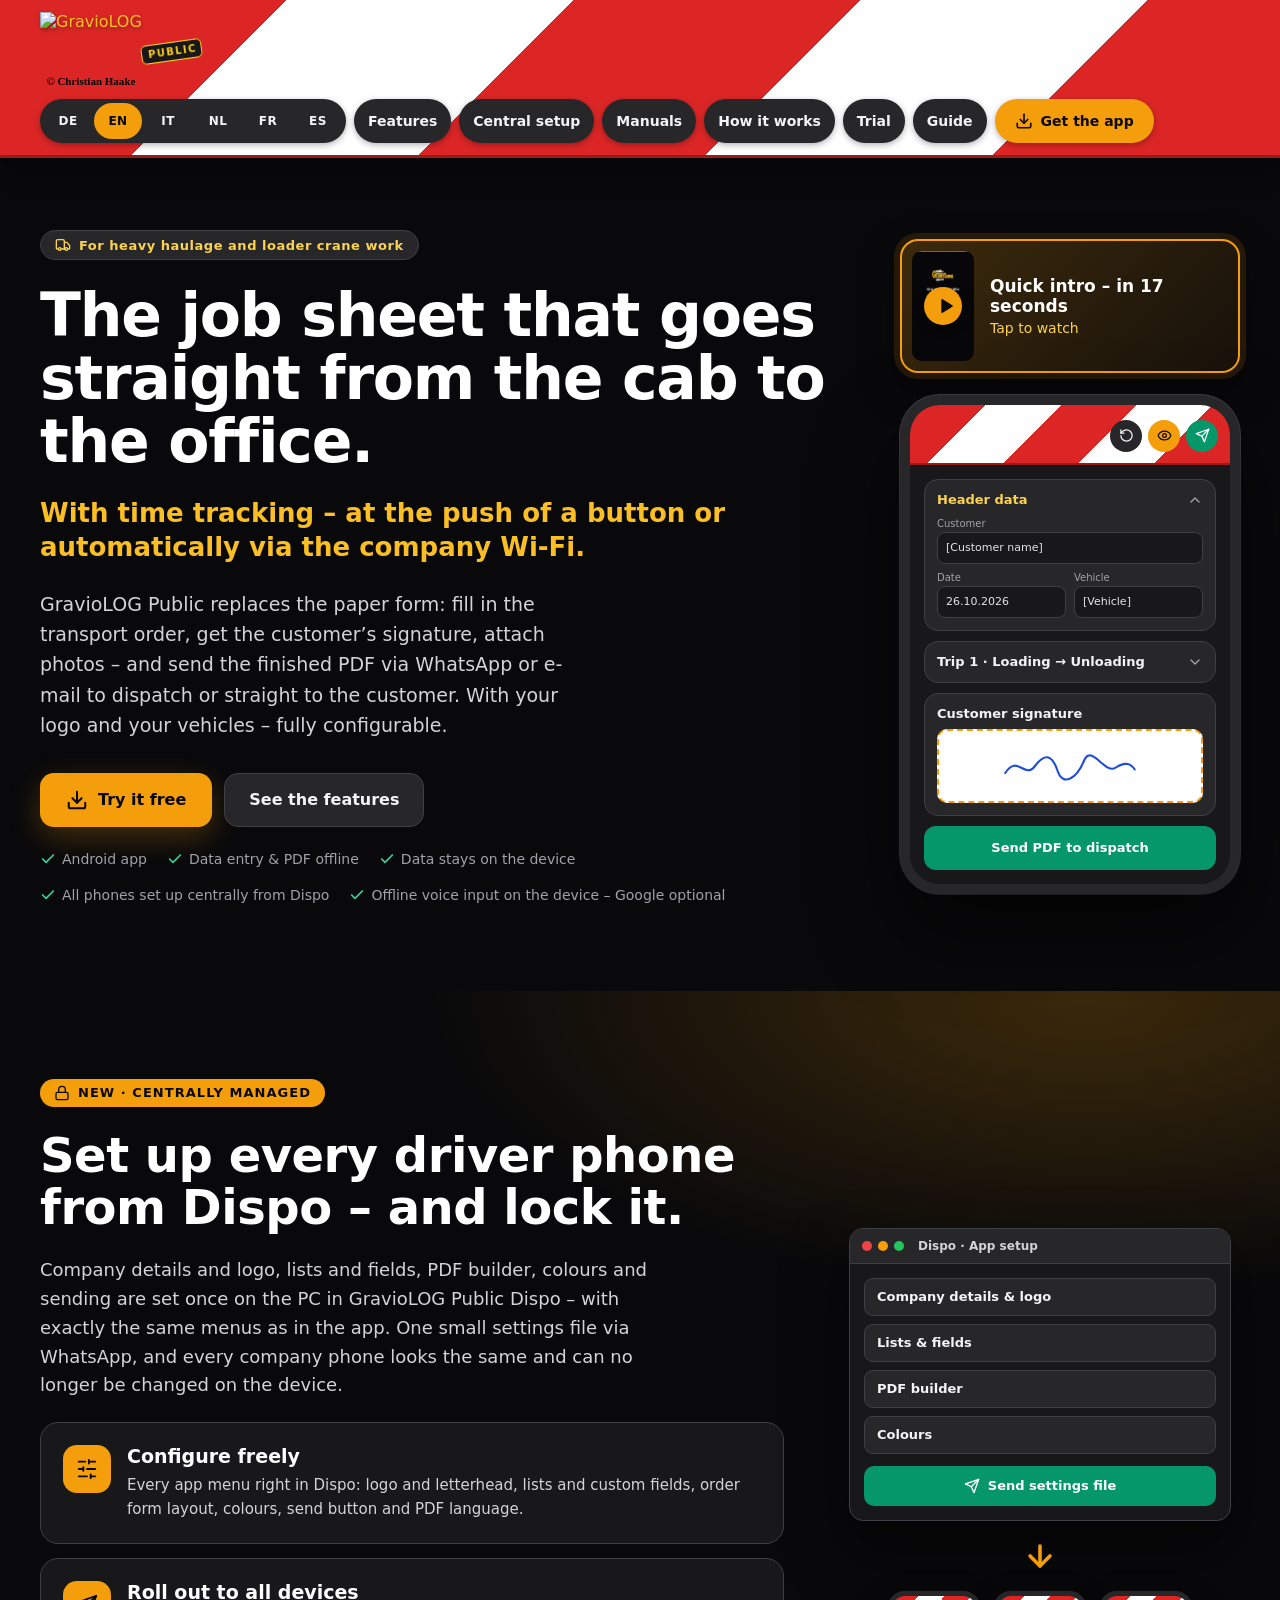
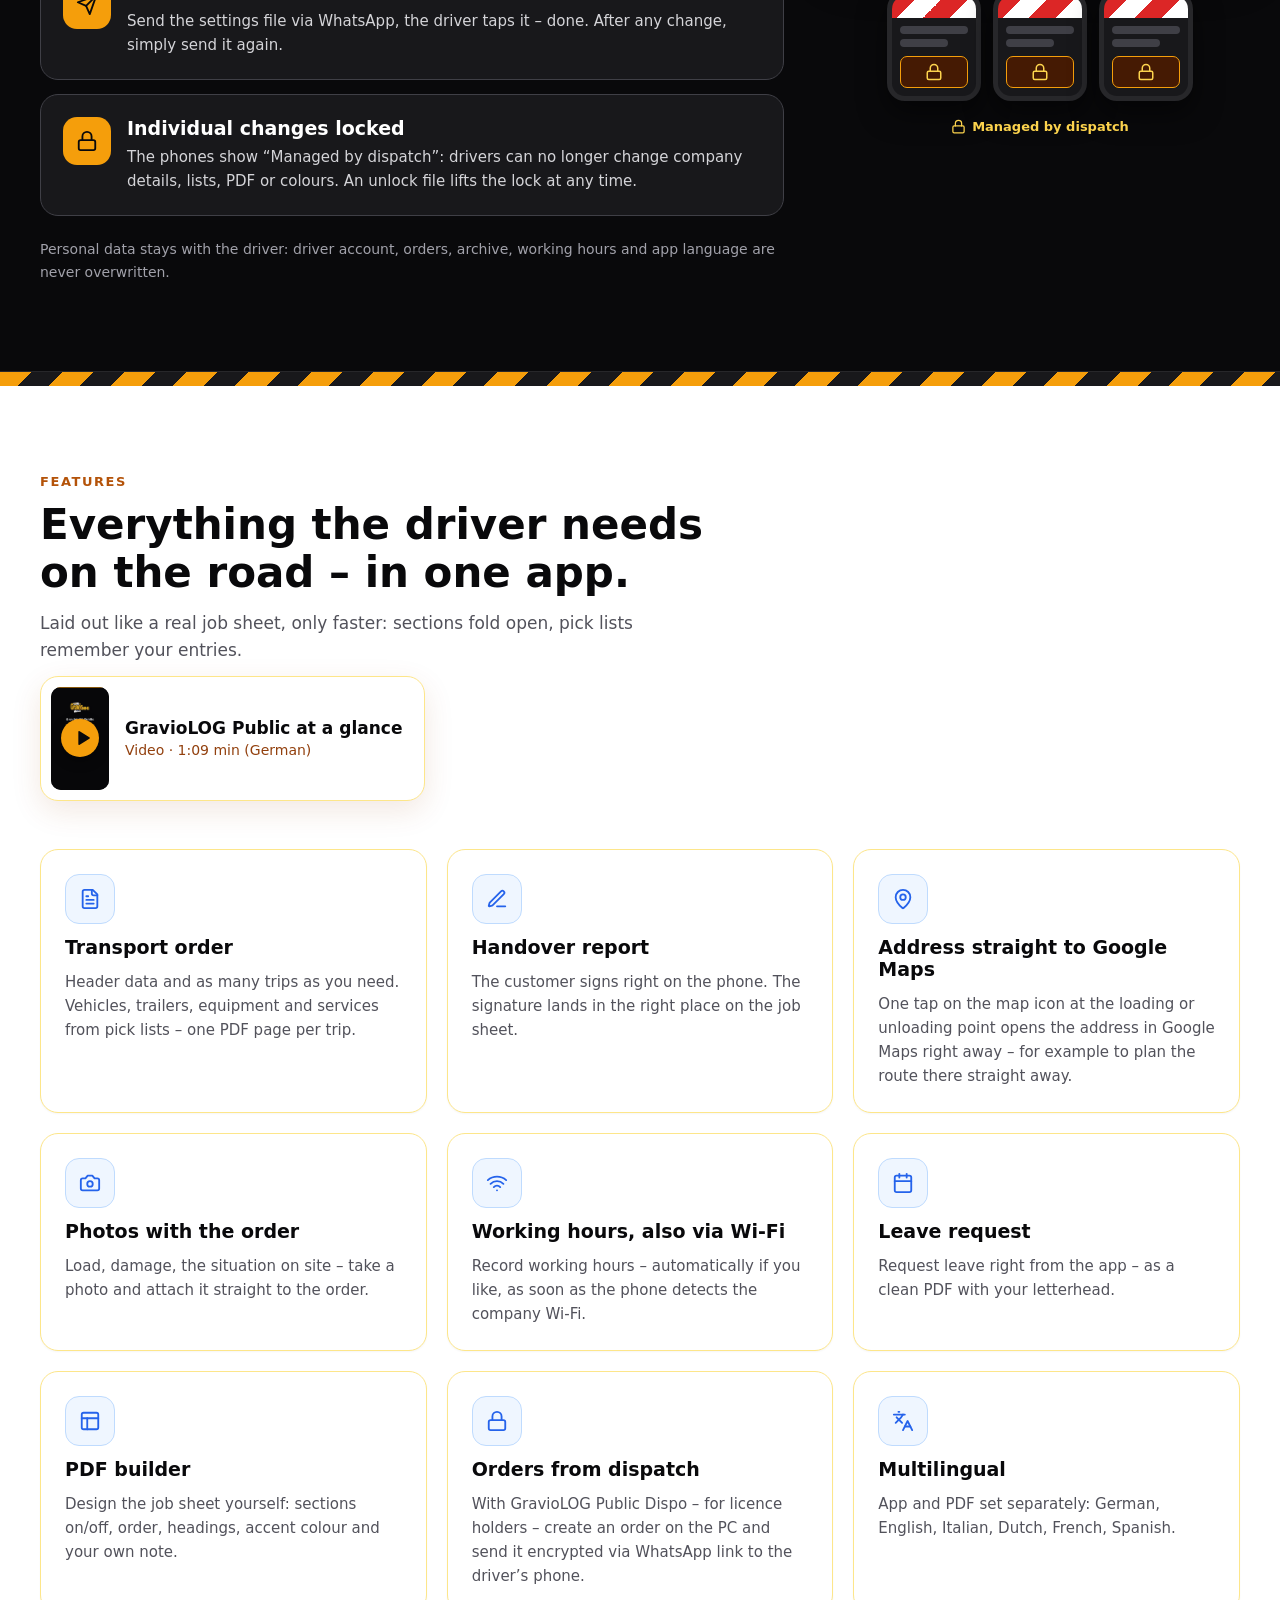
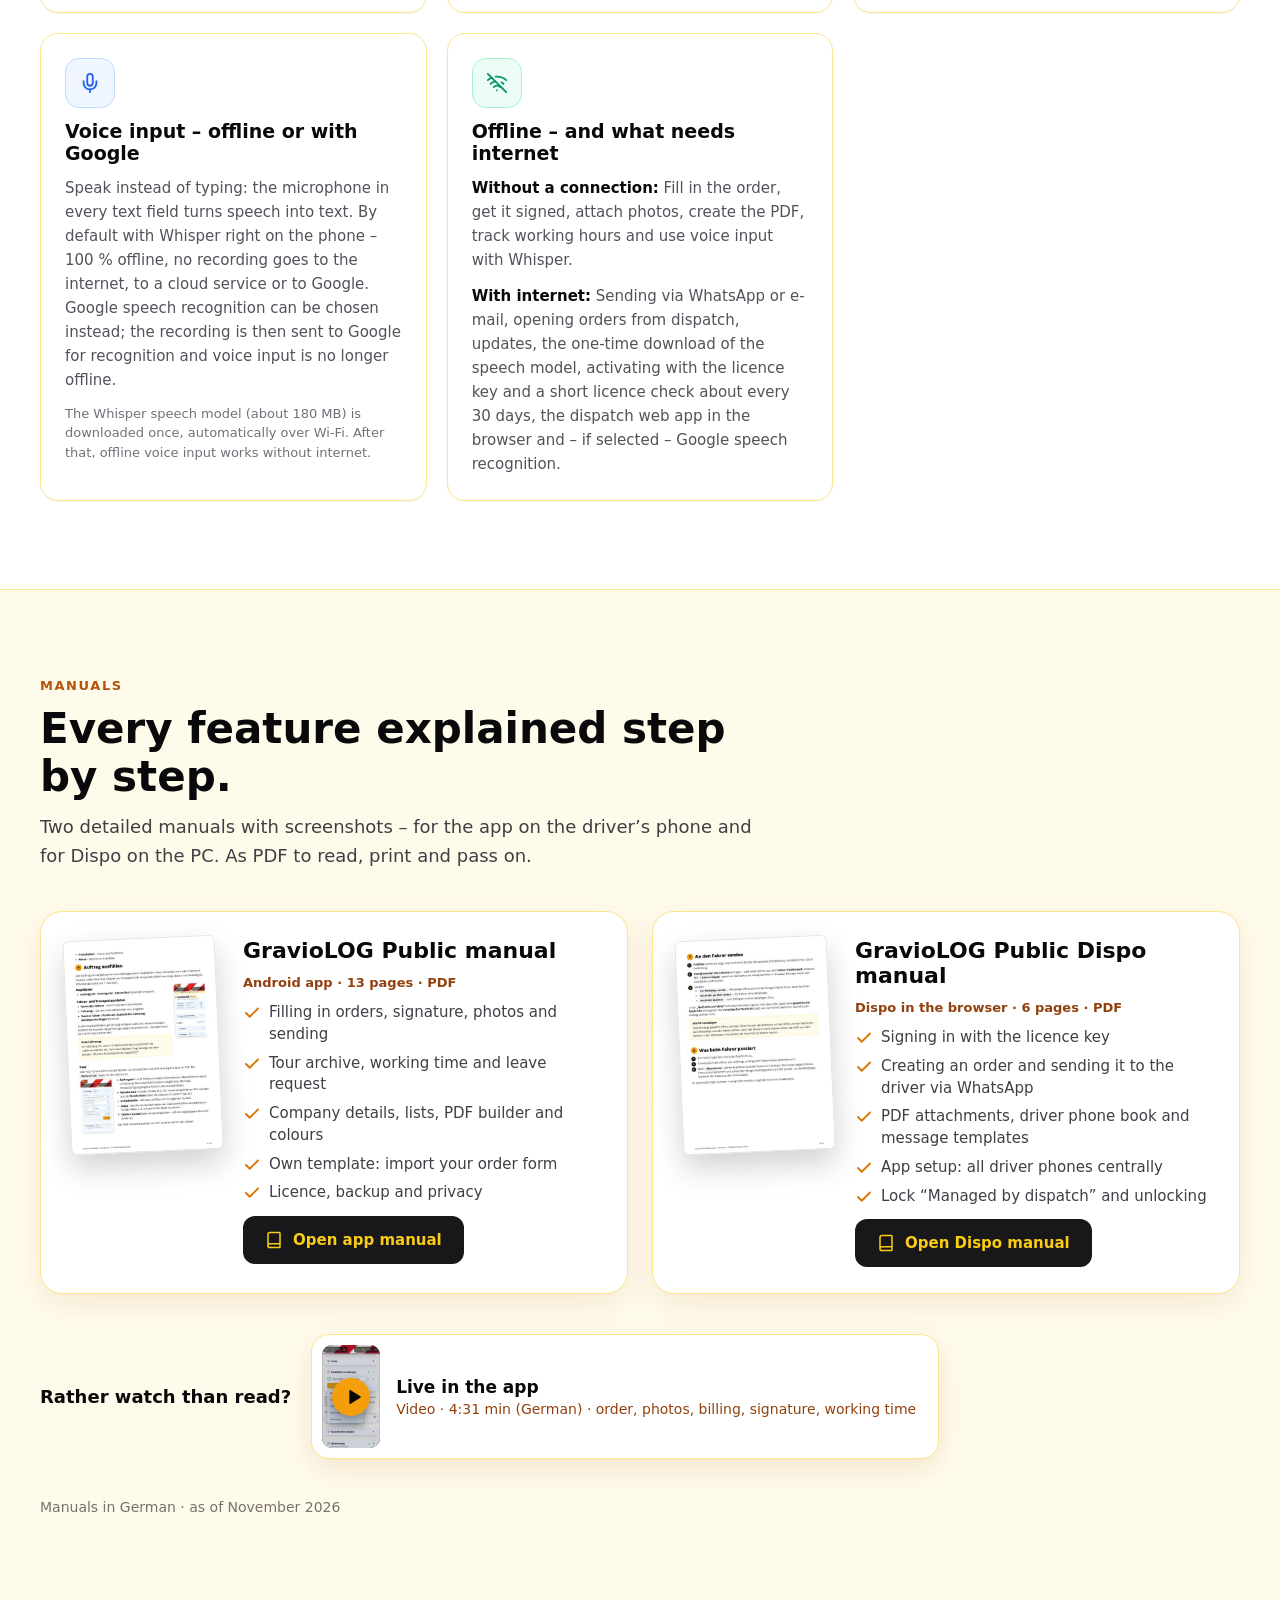
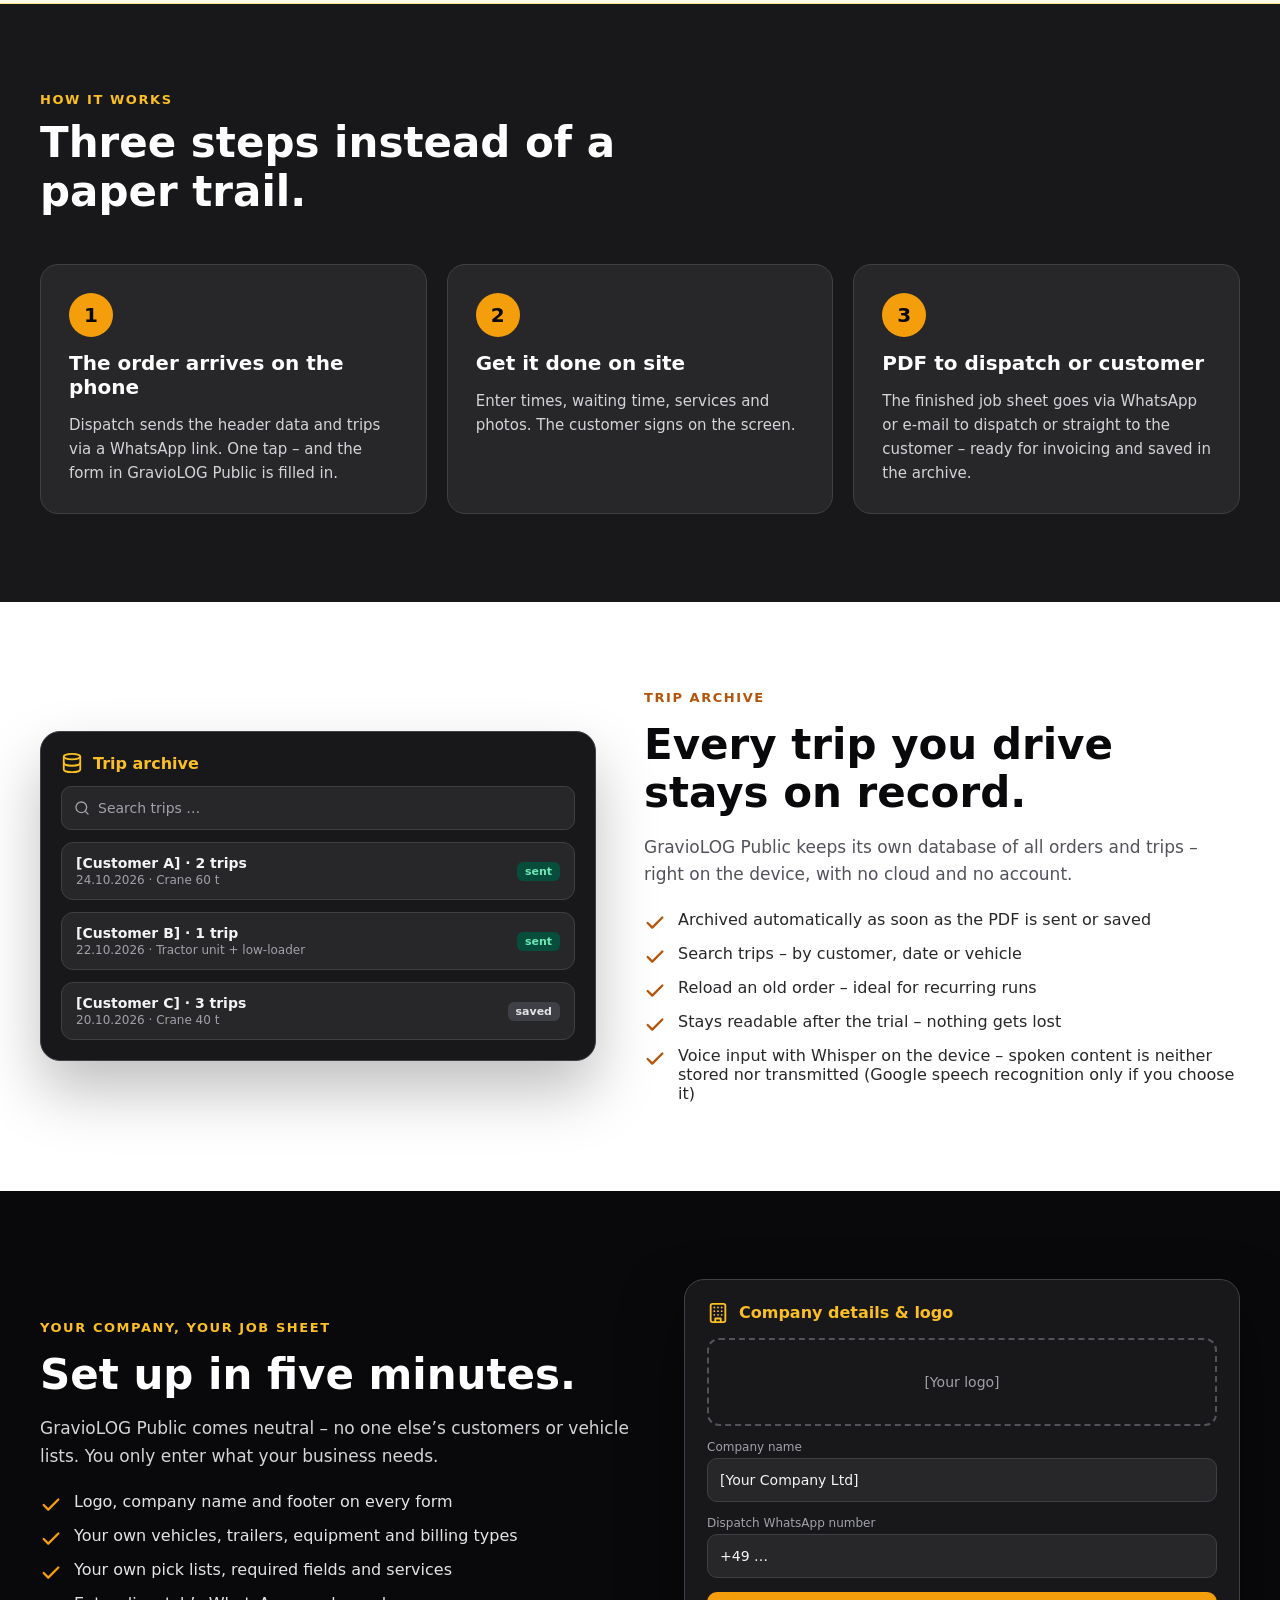
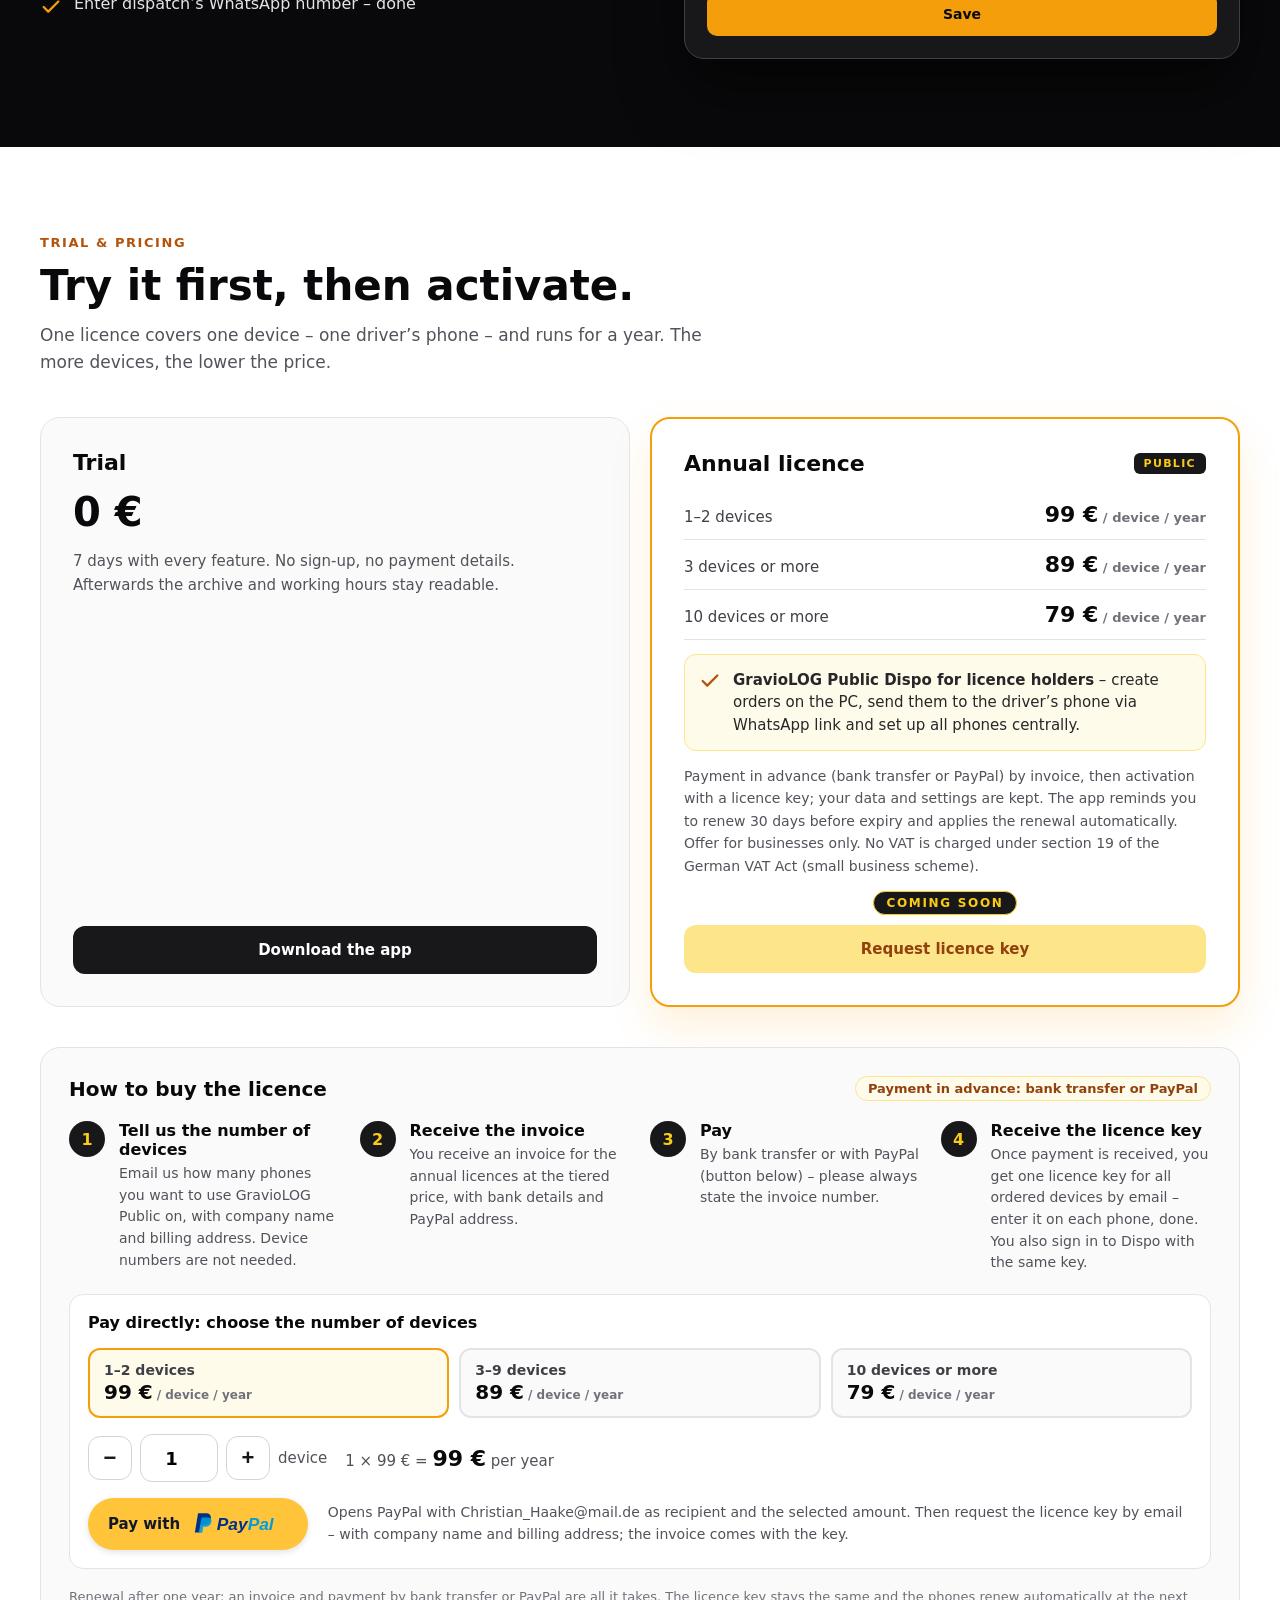
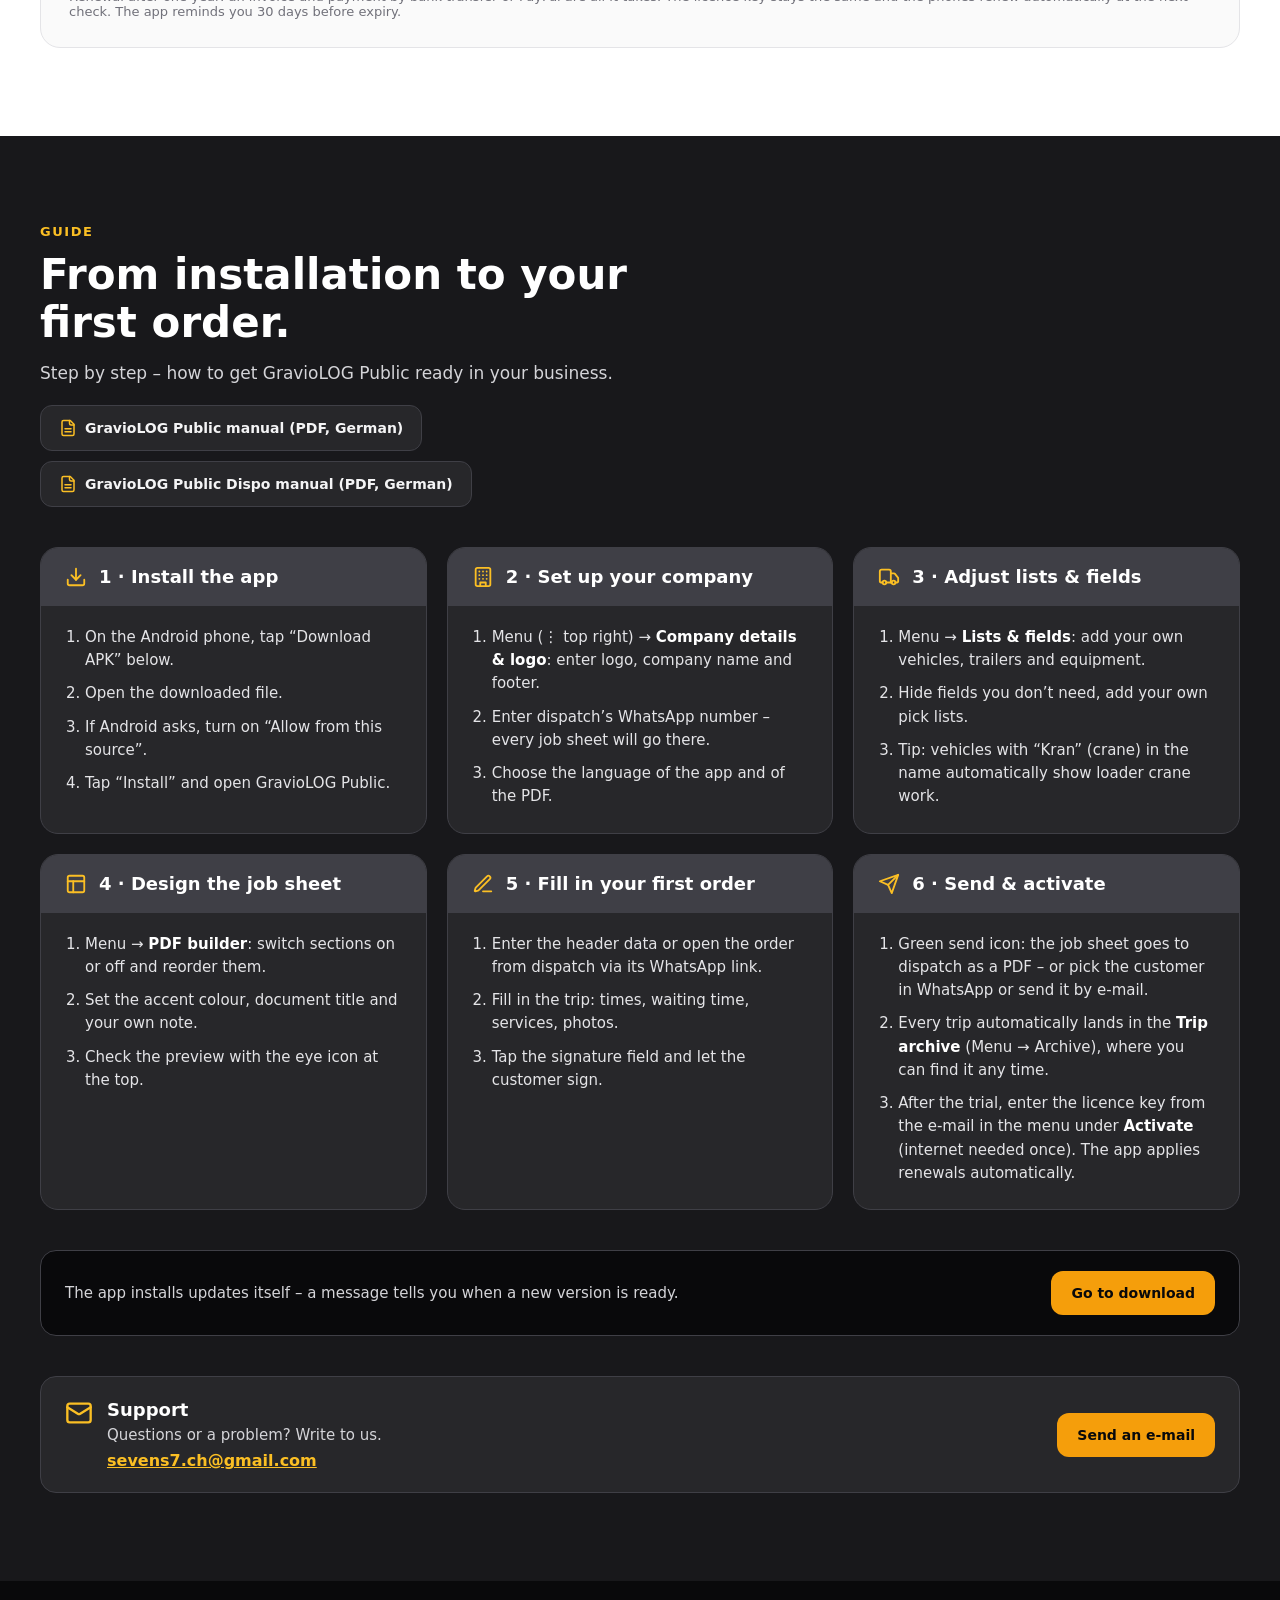
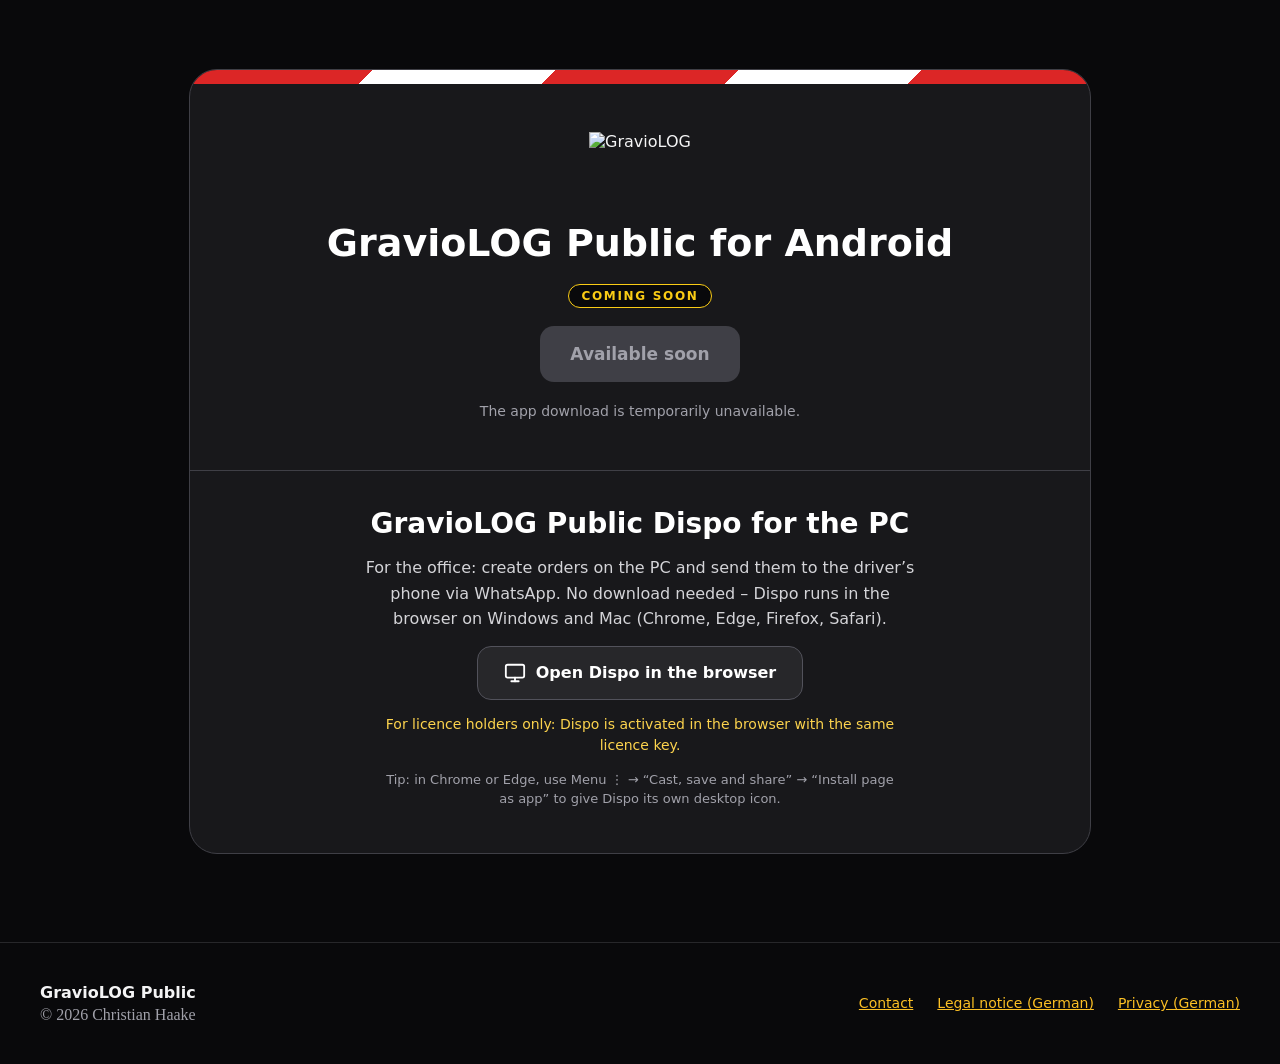
==== commit d7093342: "Videos verteilt: „Kurz erklärt“ hervorgehoben im Startbereich, „Überblick“ bei den Funktionen, „Bedi" ====
--- a/index.html
+++ b/index.html
@@ -13,7 +13,7 @@
 <link rel="icon" href="logo.png">
 <style>
 @font-face{font-family:'Open Sans';src:url('fonts/OpenSans-Variable.ttf') format('truetype');font-weight:300 800;font-display:swap}
-html{scroll-behavior:smooth;scroll-padding-top:100px}@media (max-width:760px){body>div>header{position:static!important}}body{margin:0;background:#09090b}
+html{scroll-behavior:smooth;scroll-padding-top:100px}.vid-hero-m{display:none!important}@media (max-width:860px){.vid-hero-m{display:inline-flex!important}.vid-hero-d{display:none!important}}@media (max-width:760px){body>div>header{position:static!important}}body{margin:0;background:#09090b}
 a{color:#fbbf24}a:hover{color:#fcd34d}
 svg.ic{width:22px;height:22px;flex-shrink:0}
 </style>
@@ -56,6 +56,7 @@
         </span>
         <h1 style="margin: 0; font-size: clamp(36px, 5vw, 60px); line-height: 1.05; font-weight: 800; letter-spacing: -.02em; color: #ffffff">Der Auftragsschein, der vom Fahrerhaus direkt ins Büro geht.</h1>
         <p style="margin: 0; font-size: clamp(20px, 2.4vw, 26px); line-height: 1.3; font-weight: 700; color: #fbbf24">Mit Arbeitszeiterfassung – auf Knopfdruck oder automatisch per Firmen-WLAN.</p>
+        <button type="button" class="vid-card vid-hero-m" data-src="video/graviolog-kurz.mp4" style="align-self: flex-start; display: inline-flex; align-items: center; gap: 16px; max-width: 100%; padding: 10px 22px 10px 10px; border-radius: 18px; background: linear-gradient(135deg, rgba(245,158,11,.22), rgba(245,158,11,.06)); border: 2px solid #f59e0b; box-shadow: 0 0 0 6px rgba(245,158,11,.12), 0 16px 40px rgba(0,0,0,.45); color: #ffffff; cursor: pointer; font: inherit; text-align: left"><span style="position: relative; flex: none; width: 62px; height: 110px; border-radius: 10px; overflow: hidden; background: #000"><img src="video/graviolog-kurz.jpg" alt="" width="62" height="110" loading="lazy" style="display: block; width: 100%; height: 100%; object-fit: cover; opacity: .85"><span style="position: absolute; inset: 0; display: flex; align-items: center; justify-content: center"><span style="width: 38px; height: 38px; border-radius: 999px; background: #f59e0b; color: #09090b; display: flex; align-items: center; justify-content: center; box-shadow: 0 4px 12px rgba(0,0,0,.4)"><svg viewBox="0 0 24 24" style="width: 22px; height: 22px; margin-left: 3px" fill="currentColor" aria-hidden="true"><path d="M8 5.5v13a1 1 0 0 0 1.5.86l10.5-6.5a1 1 0 0 0 0-1.72L9.5 4.64A1 1 0 0 0 8 5.5Z"></path></svg></span></span></span><span style="display: flex; flex-direction: column; gap: 4px; min-width: 0"><strong style="font-size: 17px; color: #ffffff">Kurz erklärt – in 17 Sekunden</strong><span style="font-size: 14px; color: #fcd34d">Antippen und ansehen</span></span></button>
         <p style="margin: 0; font-size: 19px; line-height: 1.6; color: #d4d4d8; max-width: 560px">GravioLOG Public ersetzt den Papier-Vordruck: Transportauftrag ausfüllen, beim Kunden unterschreiben lassen, Fotos anhängen – und das fertige PDF per WhatsApp oder E-Mail an die Dispo oder direkt an den Kunden schicken. Mit Ihrem Logo und Ihren Fahrzeugen – alles frei konfigurierbar.</p>
         <div style="display: flex; flex-wrap: wrap; gap: 12px; padding-top: 8px">
           <a href="#download" style="display: inline-flex; align-items: center; gap: 10px; min-height: 52px; padding: 0 26px; border-radius: 14px; background: #f59e0b; color: #09090b; font-size: 16px; font-weight: 800; text-decoration: none; box-shadow: 0 10px 30px rgba(245,158,11,.25)">
@@ -73,8 +74,9 @@
         </div>
       </div>
 
-      <!-- Handy-Mockup der App -->
-      <div style="flex: 0 1 340px; min-width: 0; display: flex; justify-content: center">
+      <!-- Handy-Mockup der App, darüber das Kurzvideo (hervorgehoben) -->
+      <div style="flex: 0 1 340px; min-width: 0; display: flex; flex-direction: column; align-items: center; gap: 22px">
+        <button type="button" class="vid-card vid-hero-d" data-src="video/graviolog-kurz.mp4" style="align-self: center; display: inline-flex; align-items: center; gap: 16px; max-width: 100%; padding: 10px 22px 10px 10px; border-radius: 18px; background: linear-gradient(135deg, rgba(245,158,11,.22), rgba(245,158,11,.06)); border: 2px solid #f59e0b; box-shadow: 0 0 0 6px rgba(245,158,11,.12), 0 16px 40px rgba(0,0,0,.45); color: #ffffff; cursor: pointer; font: inherit; text-align: left"><span style="position: relative; flex: none; width: 62px; height: 110px; border-radius: 10px; overflow: hidden; background: #000"><img src="video/graviolog-kurz.jpg" alt="" width="62" height="110" loading="lazy" style="display: block; width: 100%; height: 100%; object-fit: cover; opacity: .85"><span style="position: absolute; inset: 0; display: flex; align-items: center; justify-content: center"><span style="width: 38px; height: 38px; border-radius: 999px; background: #f59e0b; color: #09090b; display: flex; align-items: center; justify-content: center; box-shadow: 0 4px 12px rgba(0,0,0,.4)"><svg viewBox="0 0 24 24" style="width: 22px; height: 22px; margin-left: 3px" fill="currentColor" aria-hidden="true"><path d="M8 5.5v13a1 1 0 0 0 1.5.86l10.5-6.5a1 1 0 0 0 0-1.72L9.5 4.64A1 1 0 0 0 8 5.5Z"></path></svg></span></span></span><span style="display: flex; flex-direction: column; gap: 4px; min-width: 0"><strong style="font-size: 17px; color: #ffffff">Kurz erklärt – in 17 Sekunden</strong><span style="font-size: 14px; color: #fcd34d">Antippen und ansehen</span></span></button>
         <div style="width: 320px; max-width: 100%; border-radius: 40px; background: #18181b; border: 10px solid #27272a; box-shadow: 0 40px 80px rgba(0,0,0,.6), 0 0 0 1px #3f3f46; overflow: hidden">
           <div style="background: linear-gradient(135deg, #dc2626 0 20%, #ffffff 20% 40%, #dc2626 40% 60%, #ffffff 60% 80%, #dc2626 80% 100%); border-bottom: 2px solid #991b1b; padding: 14px 12px 10px; display: flex; align-items: center; justify-content: space-between">
             <img src="logo.png" alt="" style="height: 34px; width: auto">
@@ -208,6 +210,7 @@
         <span style="font-size: 13px; font-weight: 800; letter-spacing: .12em; color: #b45309">FUNKTIONEN</span>
         <h2 style="margin: 0; font-size: clamp(28px, 3.6vw, 42px); line-height: 1.15; font-weight: 800; color: #09090b">Alles, was der Fahrer unterwegs braucht – in einer App.</h2>
         <p style="margin: 0; font-size: 17px; line-height: 1.6; color: #52525b">Aufgebaut wie ein echter Auftragsschein, nur schneller: Abschnitte klappen auf, Auswahllisten merken sich Ihre Einträge.</p>
+        <button type="button" class="vid-card" data-src="video/graviolog-ueberblick.mp4" style="align-self: flex-start; display: inline-flex; align-items: center; gap: 16px; max-width: 100%; padding: 10px 22px 10px 10px; border-radius: 18px; background: #ffffff; border: 1px solid #fde68a; box-shadow: 0 10px 30px rgba(146,64,14,.12); color: #09090b; cursor: pointer; font: inherit; text-align: left"><span style="position: relative; flex: none; width: 58px; height: 103px; border-radius: 10px; overflow: hidden; background: #000"><img src="video/graviolog-ueberblick.jpg" alt="" width="58" height="103" loading="lazy" style="display: block; width: 100%; height: 100%; object-fit: cover; opacity: .85"><span style="position: absolute; inset: 0; display: flex; align-items: center; justify-content: center"><span style="width: 38px; height: 38px; border-radius: 999px; background: #f59e0b; color: #09090b; display: flex; align-items: center; justify-content: center; box-shadow: 0 4px 12px rgba(0,0,0,.4)"><svg viewBox="0 0 24 24" style="width: 22px; height: 22px; margin-left: 3px" fill="currentColor" aria-hidden="true"><path d="M8 5.5v13a1 1 0 0 0 1.5.86l10.5-6.5a1 1 0 0 0 0-1.72L9.5 4.64A1 1 0 0 0 8 5.5Z"></path></svg></span></span></span><span style="display: flex; flex-direction: column; gap: 4px; min-width: 0"><strong style="font-size: 17px; color: #09090b">GravioLOG Public im Überblick</strong><span style="font-size: 14px; color: #92400e">Video · 1:09 Min.</span></span></button>
       </div>
       <div style="display: grid; grid-template-columns: repeat(auto-fit, minmax(300px, 1fr)); gap: 20px">
 
@@ -309,12 +312,16 @@
           </div>
         </div>
       </div>
+      <div style="display: flex; flex-wrap: wrap; align-items: center; gap: 12px 20px">
+        <strong style="font-size: 18px; color: #09090b">Lieber zuschauen statt lesen?</strong>
+        <button type="button" class="vid-card" data-src="video/graviolog-bedienung.mp4" style="align-self: flex-start; display: inline-flex; align-items: center; gap: 16px; max-width: 100%; padding: 10px 22px 10px 10px; border-radius: 18px; background: #ffffff; border: 1px solid #fde68a; box-shadow: 0 10px 30px rgba(146,64,14,.12); color: #09090b; cursor: pointer; font: inherit; text-align: left"><span style="position: relative; flex: none; width: 58px; height: 103px; border-radius: 10px; overflow: hidden; background: #000"><img src="video/graviolog-bedienung.jpg" alt="" width="58" height="103" loading="lazy" style="display: block; width: 100%; height: 100%; object-fit: cover; opacity: .85"><span style="position: absolute; inset: 0; display: flex; align-items: center; justify-content: center"><span style="width: 38px; height: 38px; border-radius: 999px; background: #f59e0b; color: #09090b; display: flex; align-items: center; justify-content: center; box-shadow: 0 4px 12px rgba(0,0,0,.4)"><svg viewBox="0 0 24 24" style="width: 22px; height: 22px; margin-left: 3px" fill="currentColor" aria-hidden="true"><path d="M8 5.5v13a1 1 0 0 0 1.5.86l10.5-6.5a1 1 0 0 0 0-1.72L9.5 4.64A1 1 0 0 0 8 5.5Z"></path></svg></span></span></span><span style="display: flex; flex-direction: column; gap: 4px; min-width: 0"><strong style="font-size: 17px; color: #09090b">Bedienung live in der App</strong><span style="font-size: 14px; color: #92400e">Video · 4:31 Min. · Auftrag, Fotos, Abrechnung, Unterschrift, Arbeitszeit</span></span></button>
+      </div>
       <span style="font-size: 14px; color: #78716c">Handbücher auf Deutsch · Stand November 2026</span>
     </div>
   </section>
 
   <!-- Ablauf -->
-  <section id="ablauf" style="background: #18181b; padding: 88px 24px 40px">
+  <section id="ablauf" style="background: #18181b; padding: 88px 24px">
     <div style="max-width: 1200px; margin: 0 auto; display: flex; flex-direction: column; gap: 48px">
       <div style="display: flex; flex-direction: column; gap: 12px; max-width: 680px">
         <span style="font-size: 13px; font-weight: 800; letter-spacing: .12em; color: #fbbf24">SO FUNKTIONIERT’S</span>
@@ -339,51 +346,6 @@
       </div>
     </div>
   </section>
-  <!-- Videos (klein, Abspielen im kleinen Fenster) -->
-  <section id="video" style="background: #18181b; padding: 0 24px 72px">
-    <div style="max-width: 1200px; margin: 0 auto; display: flex; flex-direction: column; gap: 16px">
-      <h3 style="margin: 0; font-size: 18px; font-weight: 800; color: #fbbf24">Videos ansehen</h3>
-      <div style="display: grid; grid-template-columns: repeat(auto-fit, minmax(min(100%, 280px), 1fr)); gap: 14px">
-        <button type="button" class="vid-card" data-src="video/graviolog-kurz.mp4" data-title="Kurz erklärt" style="display: flex; align-items: center; gap: 14px; padding: 10px 16px 10px 10px; border-radius: 16px; background: #27272a; border: 1px solid #3f3f46; cursor: pointer; font: inherit; text-align: left; color: #f4f4f5">
-          <span style="position: relative; flex: none; width: 54px; height: 96px; border-radius: 10px; overflow: hidden; background: #000"><img src="video/graviolog-kurz.jpg" alt="" width="54" height="96" loading="lazy" style="display: block; width: 100%; height: 100%; object-fit: cover; opacity: .8"><span style="position: absolute; inset: 0; display: flex; align-items: center; justify-content: center"><span style="width: 36px; height: 36px; border-radius: 999px; background: #f59e0b; color: #09090b; display: flex; align-items: center; justify-content: center"><svg viewBox="0 0 24 24" style="width: 22px; height: 22px; margin-left: 3px" fill="currentColor" aria-hidden="true"><path d="M8 5.5v13a1 1 0 0 0 1.5.86l10.5-6.5a1 1 0 0 0 0-1.72L9.5 4.64A1 1 0 0 0 8 5.5Z"></path></svg></span></span></span>
-          <span style="display: flex; flex-direction: column; gap: 4px; min-width: 0"><strong style="font-size: 16px; color: #ffffff">Kurz erklärt</strong><span style="font-size: 13px; color: #a1a1aa">0:17 Min.</span></span>
-        </button>
-        <button type="button" class="vid-card" data-src="video/graviolog-ueberblick.mp4" data-title="GravioLOG Public im Überblick" style="display: flex; align-items: center; gap: 14px; padding: 10px 16px 10px 10px; border-radius: 16px; background: #27272a; border: 1px solid #3f3f46; cursor: pointer; font: inherit; text-align: left; color: #f4f4f5">
-          <span style="position: relative; flex: none; width: 54px; height: 96px; border-radius: 10px; overflow: hidden; background: #000"><img src="video/graviolog-ueberblick.jpg" alt="" width="54" height="96" loading="lazy" style="display: block; width: 100%; height: 100%; object-fit: cover; opacity: .8"><span style="position: absolute; inset: 0; display: flex; align-items: center; justify-content: center"><span style="width: 36px; height: 36px; border-radius: 999px; background: #f59e0b; color: #09090b; display: flex; align-items: center; justify-content: center"><svg viewBox="0 0 24 24" style="width: 22px; height: 22px; margin-left: 3px" fill="currentColor" aria-hidden="true"><path d="M8 5.5v13a1 1 0 0 0 1.5.86l10.5-6.5a1 1 0 0 0 0-1.72L9.5 4.64A1 1 0 0 0 8 5.5Z"></path></svg></span></span></span>
-          <span style="display: flex; flex-direction: column; gap: 4px; min-width: 0"><strong style="font-size: 16px; color: #ffffff">GravioLOG Public im Überblick</strong><span style="font-size: 13px; color: #a1a1aa">1:09 Min.</span></span>
-        </button>
-        <button type="button" class="vid-card" data-src="video/graviolog-bedienung.mp4" data-title="Bedienung live in der App" style="display: flex; align-items: center; gap: 14px; padding: 10px 16px 10px 10px; border-radius: 16px; background: #27272a; border: 1px solid #3f3f46; cursor: pointer; font: inherit; text-align: left; color: #f4f4f5">
-          <span style="position: relative; flex: none; width: 54px; height: 96px; border-radius: 10px; overflow: hidden; background: #000"><img src="video/graviolog-bedienung.jpg" alt="" width="54" height="96" loading="lazy" style="display: block; width: 100%; height: 100%; object-fit: cover; opacity: .8"><span style="position: absolute; inset: 0; display: flex; align-items: center; justify-content: center"><span style="width: 36px; height: 36px; border-radius: 999px; background: #f59e0b; color: #09090b; display: flex; align-items: center; justify-content: center"><svg viewBox="0 0 24 24" style="width: 22px; height: 22px; margin-left: 3px" fill="currentColor" aria-hidden="true"><path d="M8 5.5v13a1 1 0 0 0 1.5.86l10.5-6.5a1 1 0 0 0 0-1.72L9.5 4.64A1 1 0 0 0 8 5.5Z"></path></svg></span></span></span>
-          <span style="display: flex; flex-direction: column; gap: 4px; min-width: 0"><strong style="font-size: 16px; color: #ffffff">Bedienung live in der App</strong><span style="font-size: 13px; color: #a1a1aa">4:31 Min. · Auftrag, Leistungen, Fotos, Abrechnung, Unterschrift, Arbeitszeit</span></span>
-        </button>
-      </div>
-      <span style="font-size: 13px; color: #a1a1aa">Videos auf Deutsch · zum Abspielen antippen</span>
-    </div>
-  </section>
-  <div id="vid-modal" role="dialog" aria-modal="true" aria-label="Video" style="position: fixed; inset: 0; z-index: 2147483000; background: rgba(0,0,0,.8); display: none; font-family: 'Open Sans', system-ui, sans-serif; align-items: center; justify-content: center; padding: 16px">
-    <div style="position: relative; width: min(340px, 100%); display: flex; flex-direction: column; gap: 8px">
-      <div style="display: flex; align-items: center; justify-content: space-between; gap: 12px"><strong id="vid-title" style="font-size: 15px; color: #ffffff"></strong><button type="button" id="vid-close" aria-label="Schließen" style="width: 40px; height: 40px; border-radius: 999px; border: 0; background: #27272a; color: #ffffff; font-size: 22px; cursor: pointer">×</button></div>
-      <video id="vid-player" controls playsinline preload="none" style="display: block; width: 100%; max-height: calc(100vh - 90px); aspect-ratio: 9 / 16; border-radius: 16px; background: #000"></video>
-    </div>
-  </div>
-<script>
-(function () {
-  var m = document.getElementById('vid-modal'), v = document.getElementById('vid-player'), t = document.getElementById('vid-title');
-  if (!m) return;
-  document.body.appendChild(m);
-  function close() { v.pause(); v.removeAttribute('src'); v.load(); m.style.display = 'none'; }
-  document.querySelectorAll('.vid-card').forEach(function (c) {
-    c.addEventListener('click', function () {
-      v.src = c.getAttribute('data-src'); v.poster = c.querySelector('img').src;
-      t.textContent = c.querySelector('strong').textContent; m.style.display = 'flex';
-      var p = v.play(); if (p && p.catch) p.catch(function () {});
-    });
-  });
-  document.getElementById('vid-close').addEventListener('click', close);
-  m.addEventListener('click', function (e) { if (e.target === m) close(); });
-  document.addEventListener('keydown', function (e) { if (e.key === 'Escape' && m.style.display === 'flex') close(); });
-})();
-</script>
 
   <!-- Tour-Archiv -->
   <section id="archiv" style="background: #ffffff; color: #18181b; padding: 88px 24px">
@@ -736,6 +698,32 @@
     </div>
   </section>
 
+  <!-- Video-Fenster: groß zum bequemen Ansehen -->
+  <div id="vid-modal" role="dialog" aria-modal="true" aria-label="Video" style="position: fixed; inset: 0; z-index: 2147483000; background: rgba(0,0,0,.88); display: none; align-items: center; justify-content: center; padding: 12px; font-family: 'Open Sans', system-ui, sans-serif">
+    <div style="position: relative; width: min(94vw, calc((100vh - 76px) * 9 / 16)); display: flex; flex-direction: column; gap: 8px">
+      <div style="display: flex; align-items: center; justify-content: space-between; gap: 12px"><strong id="vid-title" style="font-size: 16px; color: #ffffff"></strong><button type="button" id="vid-close" aria-label="Schließen" style="flex: none; width: 44px; height: 44px; border-radius: 999px; border: 0; background: #3f3f46; color: #ffffff; font-size: 24px; cursor: pointer">×</button></div>
+      <video id="vid-player" controls playsinline preload="none" style="display: block; width: 100%; aspect-ratio: 9 / 16; max-height: calc(100vh - 76px); border-radius: 18px; background: #000"></video>
+    </div>
+  </div>
+<script>
+(function () {
+  var m = document.getElementById('vid-modal'), v = document.getElementById('vid-player'), t = document.getElementById('vid-title');
+  if (!m) return;
+  document.body.appendChild(m);
+  function close() { v.pause(); v.removeAttribute('src'); v.load(); m.style.display = 'none'; document.documentElement.style.overflow = ''; }
+  document.querySelectorAll('.vid-card').forEach(function (c) {
+    c.addEventListener('click', function () {
+      v.src = c.getAttribute('data-src'); v.poster = c.querySelector('img').src;
+      t.textContent = c.querySelector('strong').textContent; m.style.display = 'flex'; document.documentElement.style.overflow = 'hidden';
+      var p = v.play(); if (p && p.catch) p.catch(function () {});
+    });
+  });
+  document.getElementById('vid-close').addEventListener('click', close);
+  m.addEventListener('click', function (e) { if (e.target === m) close(); });
+  document.addEventListener('keydown', function (e) { if (e.key === 'Escape' && m.style.display === 'flex') close(); });
+})();
+</script>
+
   <!-- Fußzeile -->
   <footer id="kontakt" style="background: #09090b; border-top: 1px solid #27272a; padding: 40px 24px">
     <div style="max-width: 1200px; margin: 0 auto; display: flex; flex-wrap: wrap; align-items: center; justify-content: space-between; gap: 20px">
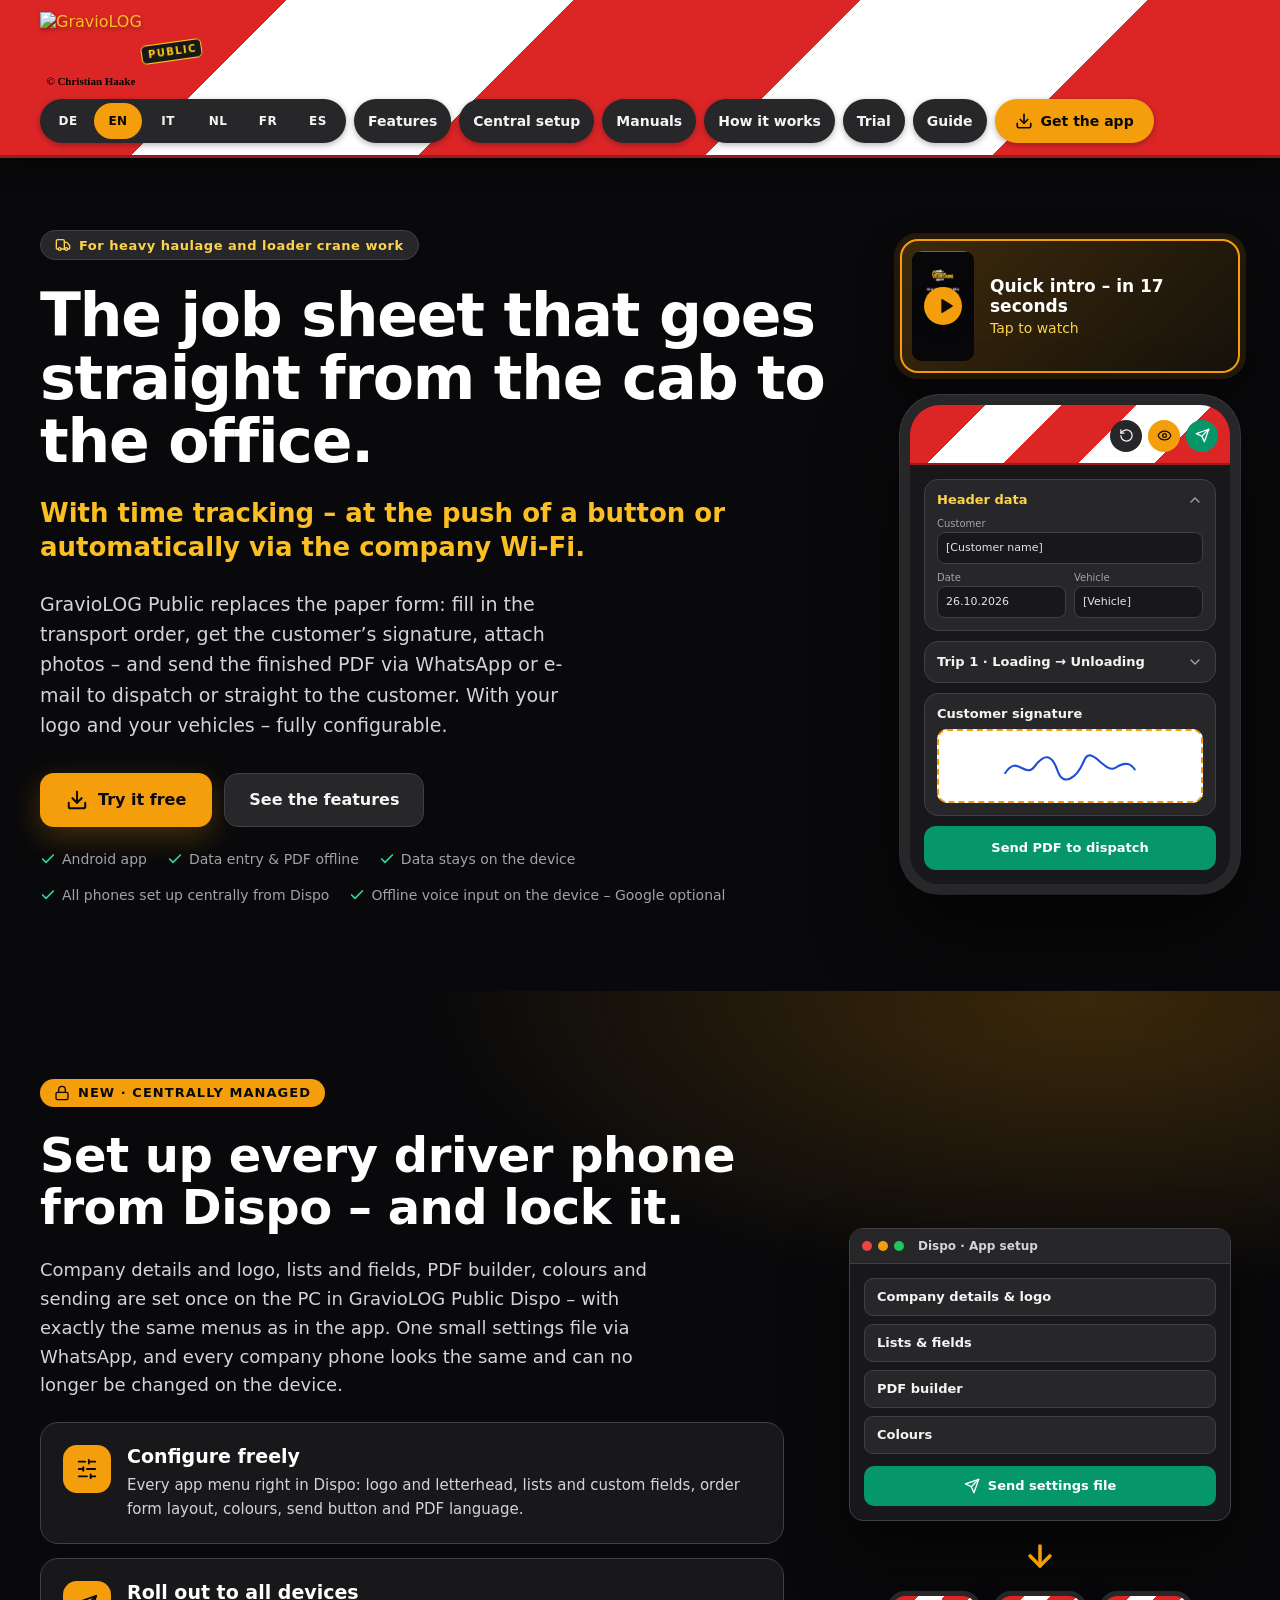
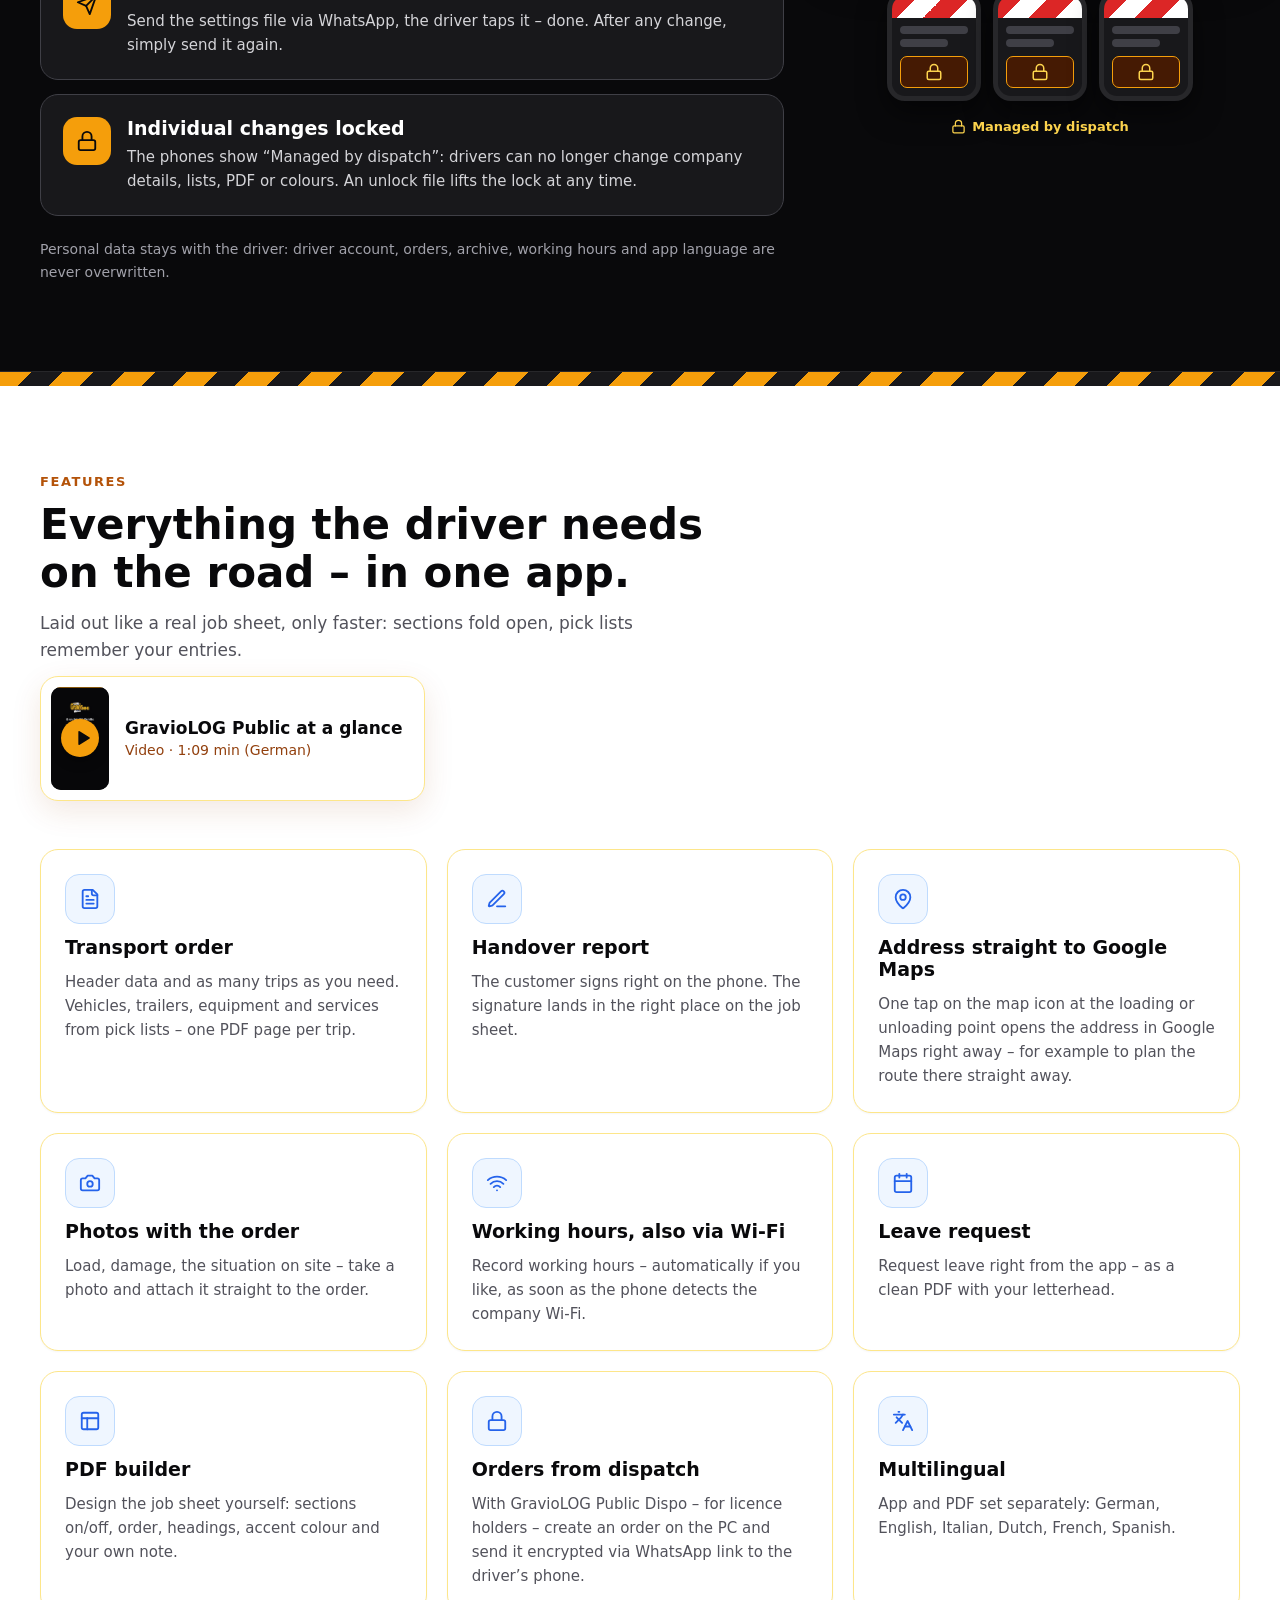
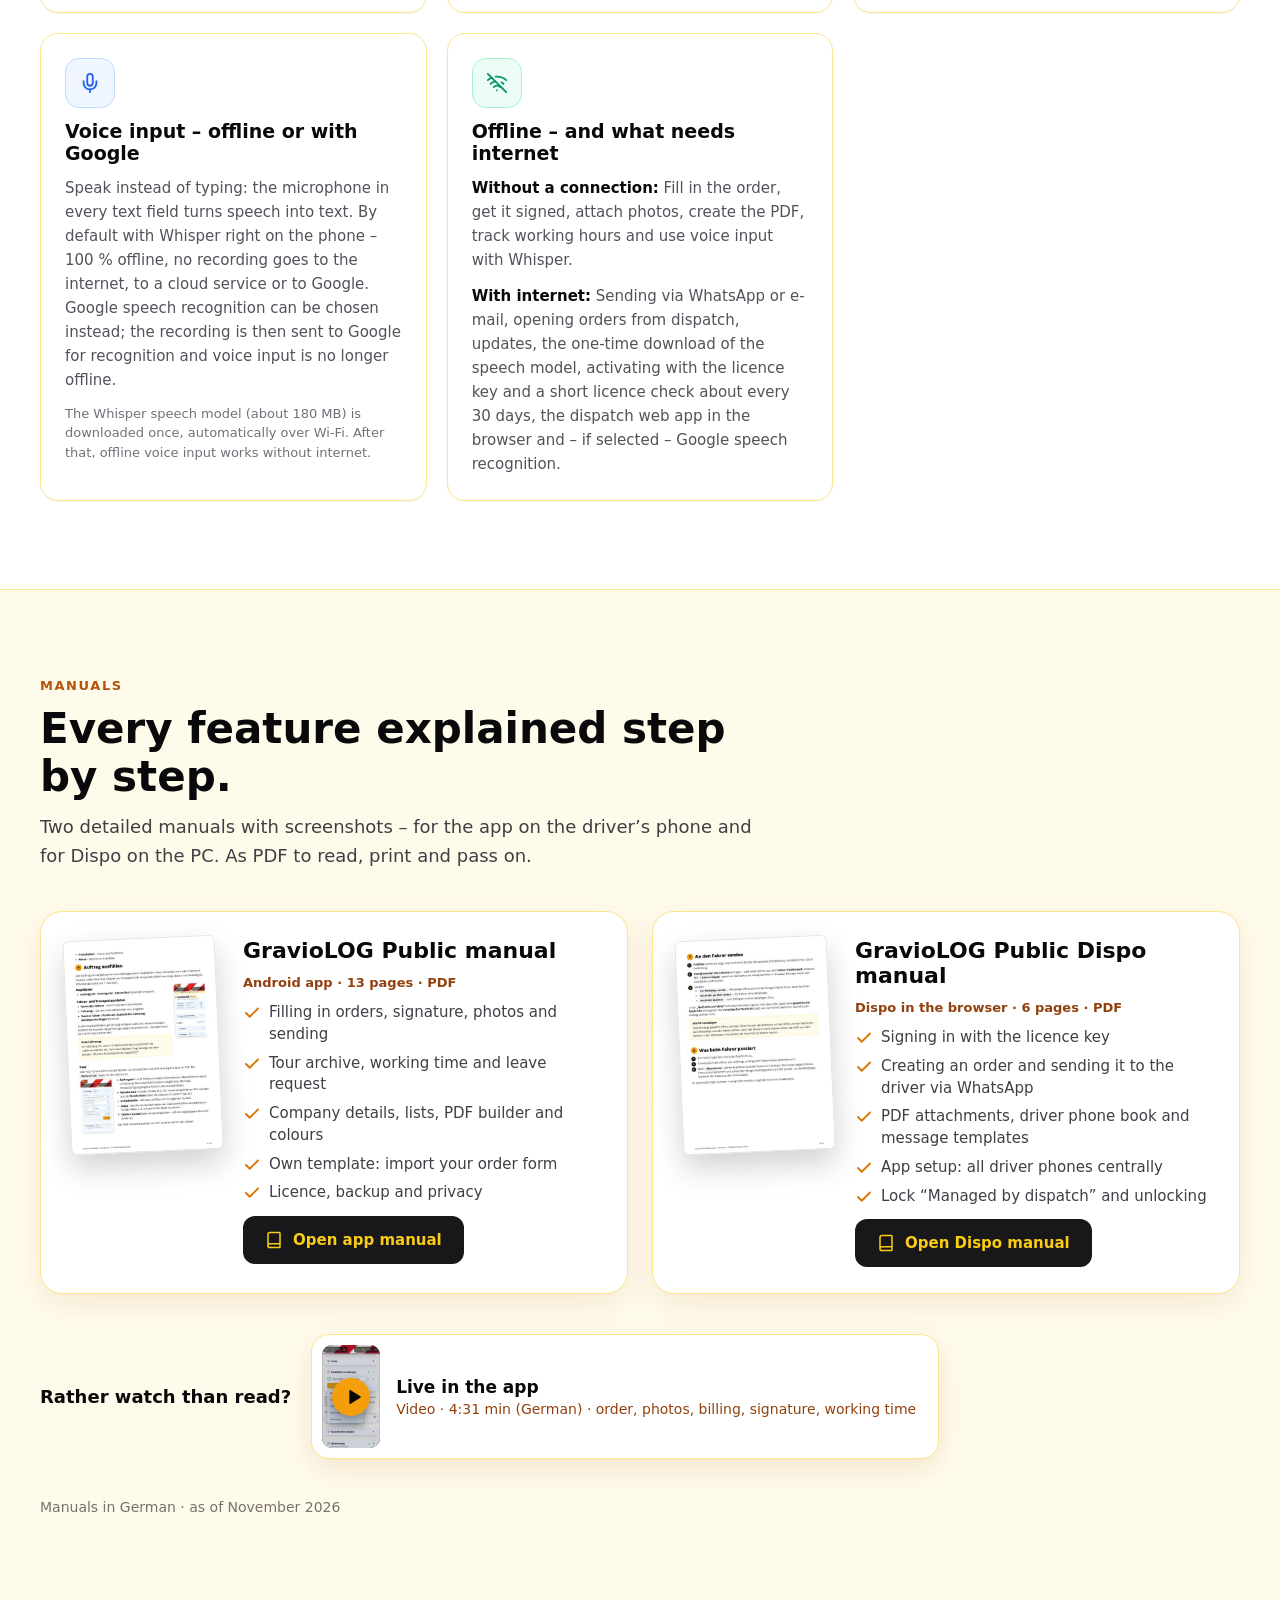
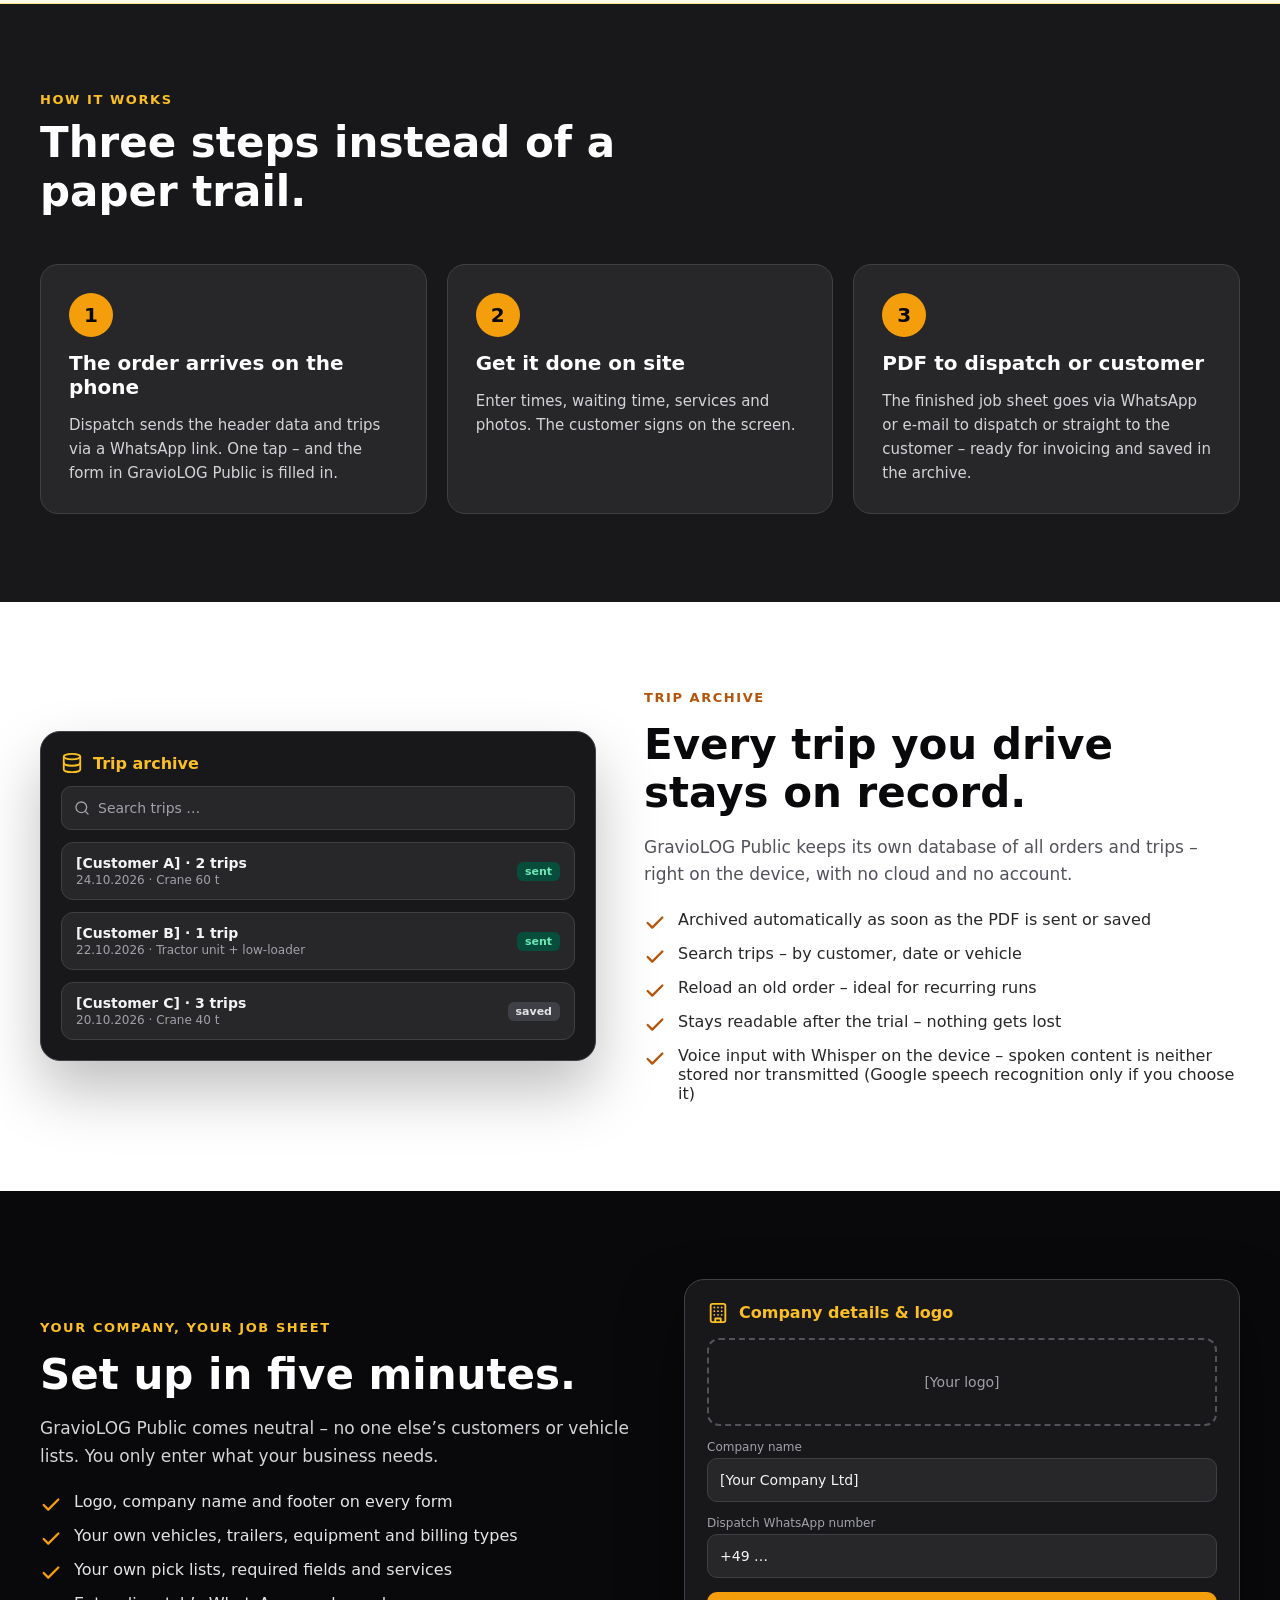
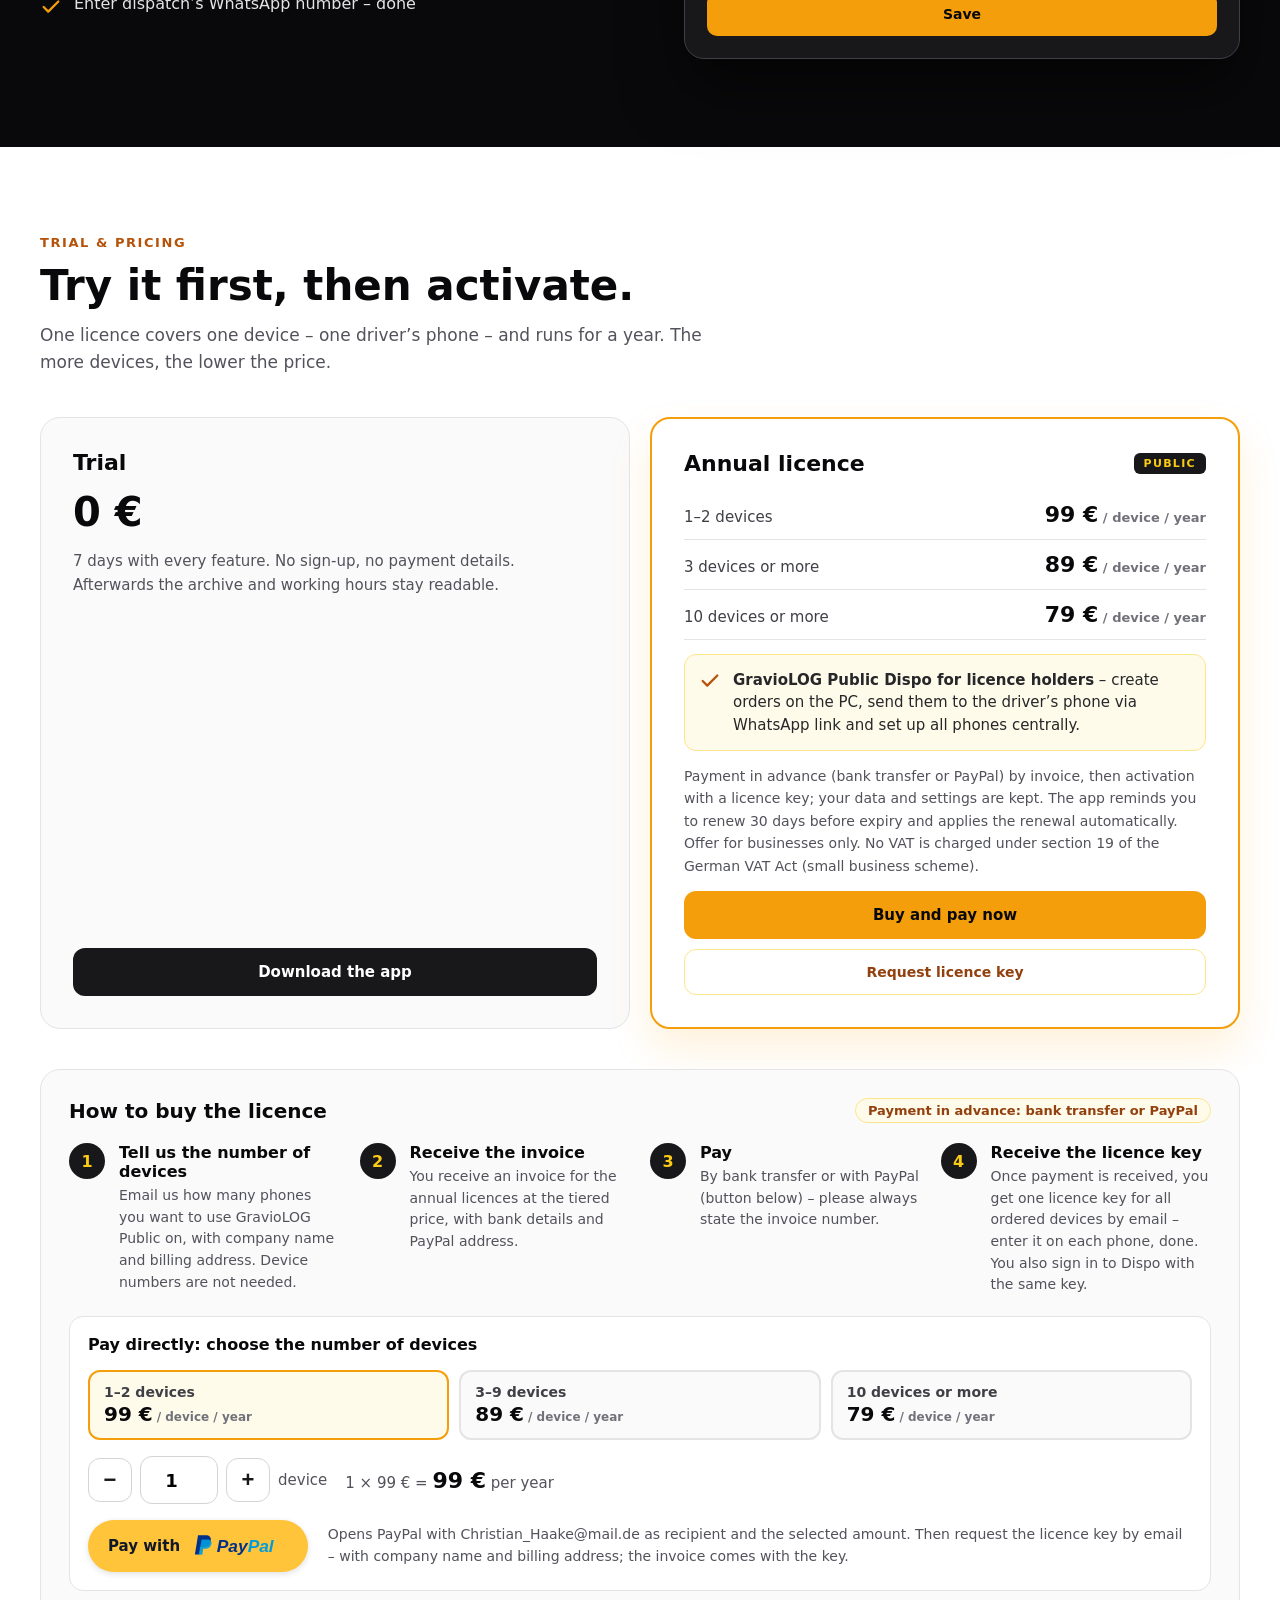
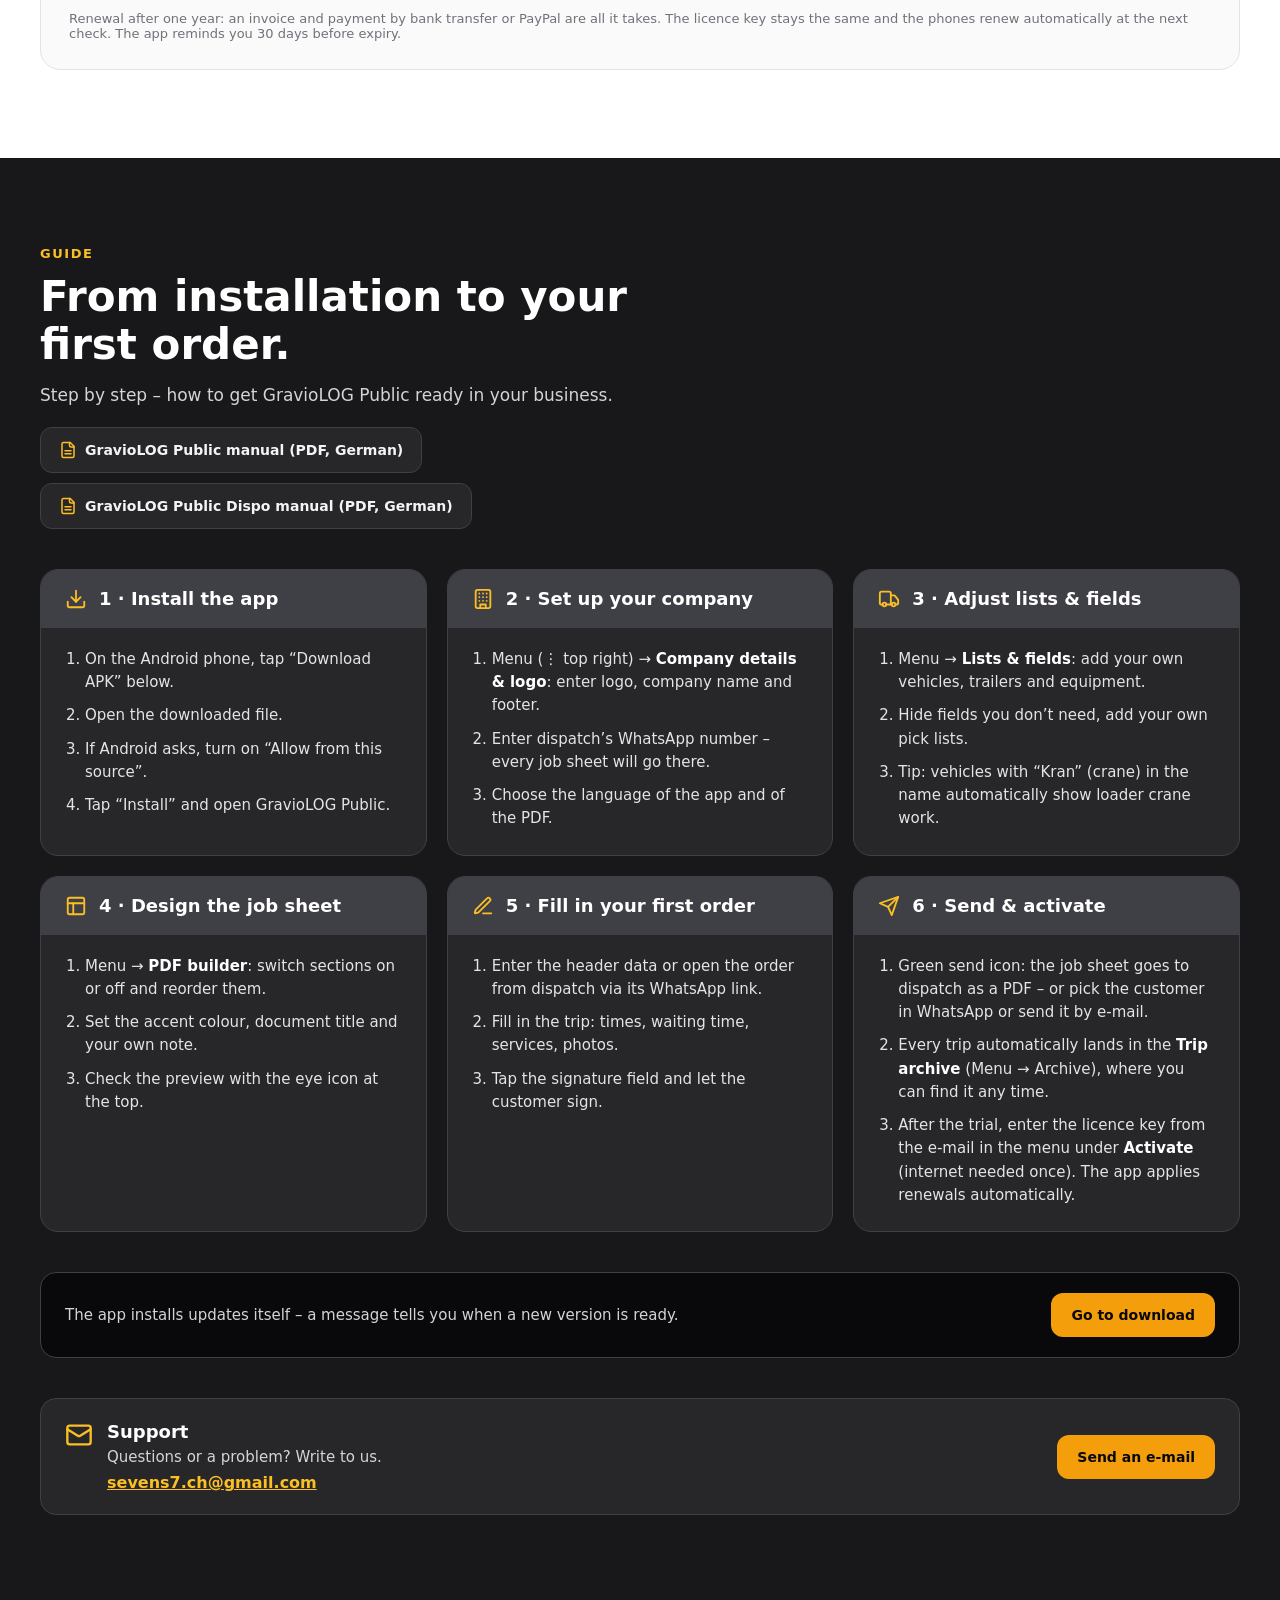
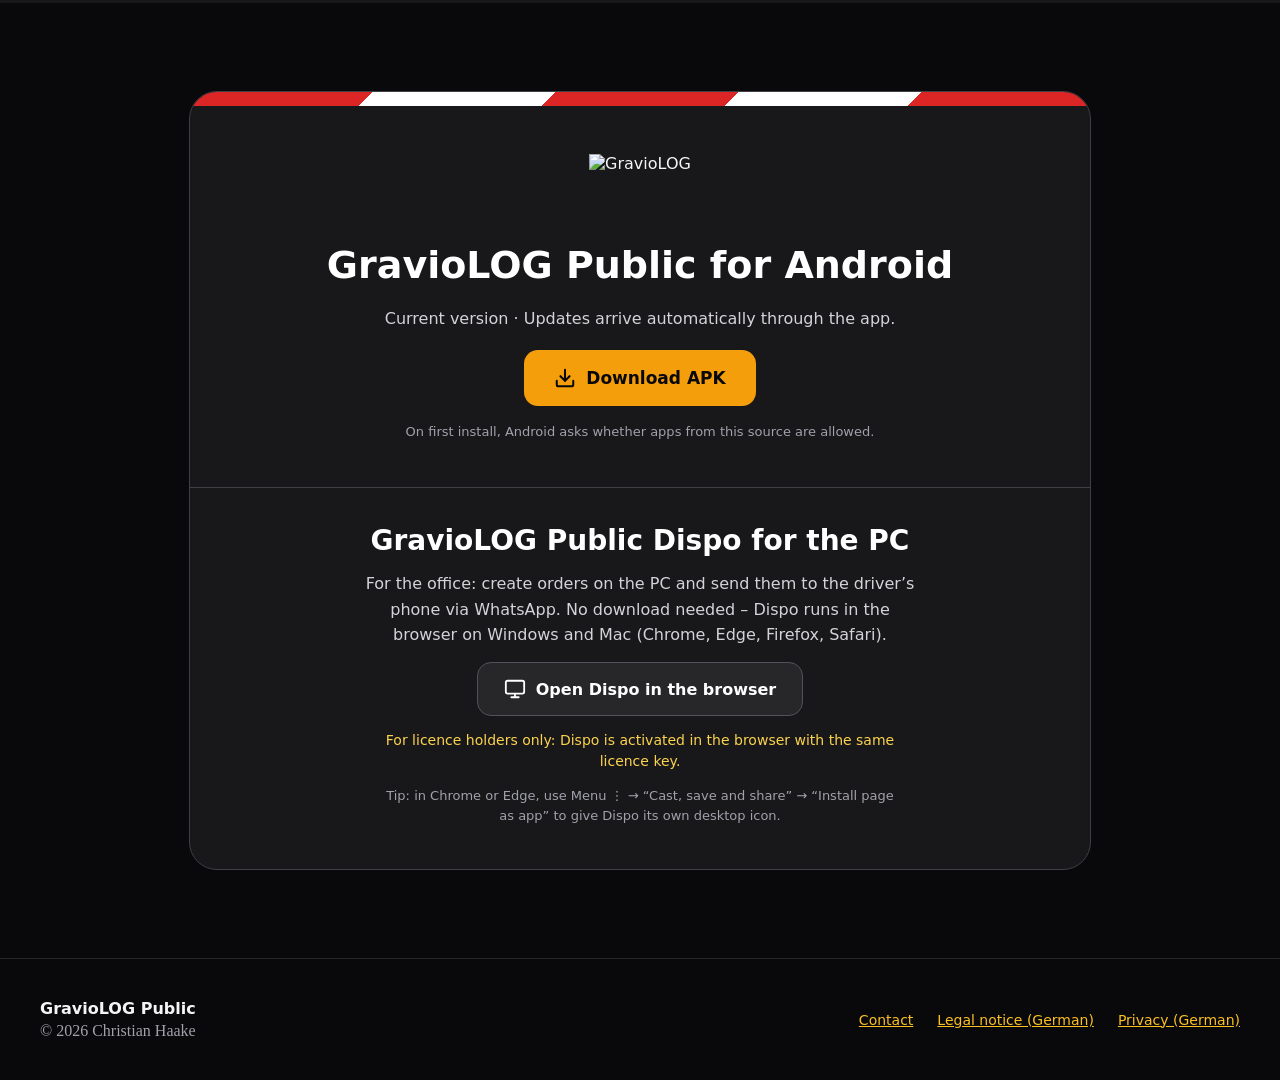
==== commit 2df3574e: "App-Download wieder freigegeben (neueste Version aus Gravio-Updates), Kaufen/Bezahlen aktiviert: „Je" ====
--- a/index.html
+++ b/index.html
@@ -477,8 +477,8 @@
           </div>
           <p style="margin: 0; font-size: 14px; line-height: 1.6; color: #52525b">Zahlung per Vorkasse auf Rechnung (Überweisung oder PayPal), danach Freischaltung per Lizenzschlüssel; Daten und Einstellungen bleiben erhalten. 30 Tage vor Ablauf erinnert die App ans Verlängern, die Verlängerung übernimmt sie automatisch. Angebot nur für Unternehmen. Gemäß § 19 UStG wird keine Umsatzsteuer berechnet.</p>
           <div style="margin-top: auto; display: flex; flex-direction: column; gap: 10px">
-            <span style="display: inline-flex; align-self: center; padding: 4px 12px; border-radius: 999px; background: #18181b; color: #facc15; border: 1px solid #facc15; font-size: 12px; font-weight: 800; letter-spacing: .14em">DEMNÄCHST</span>
-            <a aria-disabled="true" title="Demnächst verfügbar" style="display: inline-flex; align-items: center; justify-content: center; min-height: 48px; border-radius: 12px; background: #fde68a; color: #92400e; font-size: 15px; font-weight: 800; text-decoration: none; cursor: not-allowed">Lizenzschlüssel anfragen</a>
+            <a href="#pp-box" style="display: inline-flex; align-items: center; justify-content: center; min-height: 48px; border-radius: 12px; background: #f59e0b; color: #09090b; font-size: 15px; font-weight: 800; text-decoration: none">Jetzt kaufen und bezahlen</a>
+            <a href="mailto:sevens7.ch@gmail.com?subject=GravioLOG%20Public%20%E2%80%93%20Lizenz%20bestellen&amp;body=Firma%3A%0ARechnungsanschrift%3A%0AAnzahl%20der%20Ger%C3%A4te%3A%0AZahlung%20per%20%C3%9Cberweisung%20oder%20PayPal%3A%0A" style="display: inline-flex; align-items: center; justify-content: center; min-height: 44px; border-radius: 12px; background: #ffffff; border: 1px solid #fde68a; color: #92400e; font-size: 14px; font-weight: 800; text-decoration: none">Lizenzschlüssel anfragen</a>
           </div>
         </div>
       </div>
@@ -680,10 +680,12 @@
       <div style="padding: 48px 32px; display: flex; flex-direction: column; align-items: center; text-align: center; gap: 18px">
         <img src="logo.png" alt="GravioLOG" style="height: 72px; width: auto">
         <h2 style="margin: 0; font-size: clamp(26px, 3.2vw, 38px); line-height: 1.15; font-weight: 800; color: #ffffff">GravioLOG Public für Android</h2>
-        <!-- App-Download vorübergehend entfernt (zum Wiederherstellen: git revert dieses Commits) -->
-        <span style="display: inline-flex; padding: 4px 12px; border-radius: 999px; background: #09090b; color: #facc15; border: 1px solid #facc15; font-size: 12px; font-weight: 800; letter-spacing: .14em">DEMNÄCHST</span>
-        <a aria-disabled="true" title="Demnächst verfügbar" style="display: inline-flex; align-items: center; gap: 10px; min-height: 56px; padding: 0 30px; border-radius: 14px; background: #3f3f46; color: #a1a1aa; font-size: 17px; font-weight: 800; text-decoration: none; cursor: not-allowed">Demnächst verfügbar</a>
-        <p style="margin: 0; font-size: 14px; line-height: 1.6; color: #a1a1aa; max-width: 520px">Der Download der App ist vorübergehend nicht verfügbar.</p>
+        <p style="margin: 0; font-size: 16px; line-height: 1.6; color: #d4d4d8; max-width: 520px"><span id="apk-version">Aktuelle Version</span> · Updates kommen automatisch über die App.</p>
+        <a id="apk-link" href="https://github.com/sevens7ch-tech/Gravio-Updates/releases?q=gravio-public&amp;expanded=true" rel="noopener" style="display: inline-flex; align-items: center; gap: 10px; min-height: 56px; padding: 0 30px; border-radius: 14px; background: #f59e0b; color: #09090b; font-size: 17px; font-weight: 800; text-decoration: none">
+          <svg class="ic" viewBox="0 0 24 24" fill="none" stroke="currentColor" stroke-width="2.2" stroke-linecap="round" stroke-linejoin="round" aria-hidden="true"><path d="M21 15v4a2 2 0 0 1-2 2H5a2 2 0 0 1-2-2v-4"></path><polyline points="7 10 12 15 17 10"></polyline><line x1="12" x2="12" y1="15" y2="3"></line></svg>
+          APK herunterladen
+        </a>
+        <p style="margin: 0; font-size: 13px; color: #a1a1aa">Beim ersten Installieren fragt Android, ob Apps aus dieser Quelle erlaubt sind.</p>
       </div>
       <div id="dispo" style="border-top: 1px solid #3f3f46; padding: 36px 32px 44px; display: flex; flex-direction: column; align-items: center; text-align: center; gap: 14px">
         <h3 style="margin: 0; font-size: clamp(22px, 2.6vw, 28px); line-height: 1.2; font-weight: 800; color: #ffffff">GravioLOG Public Dispo für den PC</h3>
@@ -741,6 +743,17 @@
 
 </div>
 <script>
+// Neueste APK aus dem öffentlichen Repo Gravio-Updates (wird bei jedem Build automatisch aktualisiert)
+fetch('https://raw.githubusercontent.com/sevens7ch-tech/Gravio-Updates/main/gravio-public.json', { cache: 'no-store' })
+  .then(function (r) { return r.ok ? r.json() : Promise.reject(); })
+  .then(function (u) {
+    var l = document.getElementById('apk-link');
+    if (u.apk && l) l.href = u.apk;
+    if (u.version) document.getElementById('apk-version').textContent = 'Aktuelle Version ' + u.version + (u.build ? ' (Build ' + u.build + ')' : '');
+  })
+  .catch(function () { /* Link bleibt auf der Release-Übersicht von GravioLOG Public */ });
+</script>
+<script>
 // Sprungziele (Funktionen, Anleitung …) beginnen unter der Kopfzeile – ihre Höhe hängt von der Bildschirmbreite ab
 (function () {
   var h = document.querySelector('header');
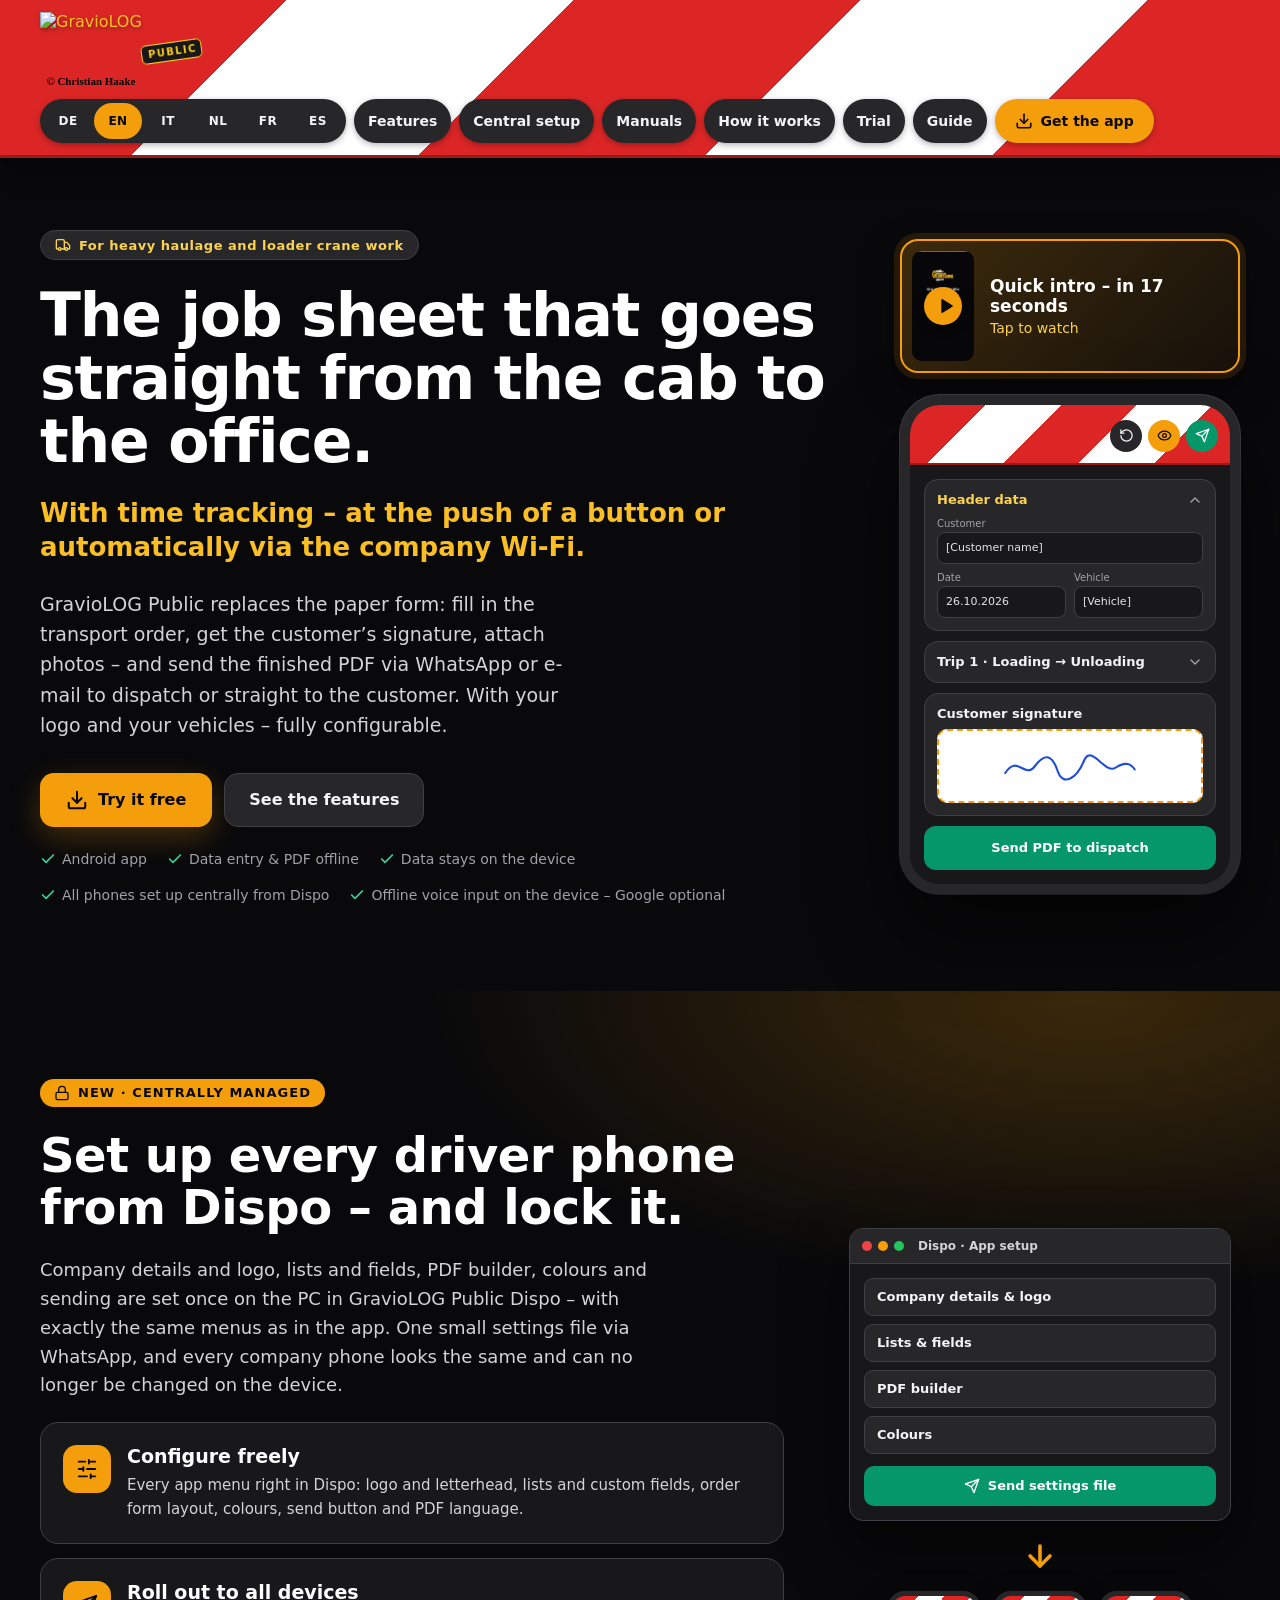
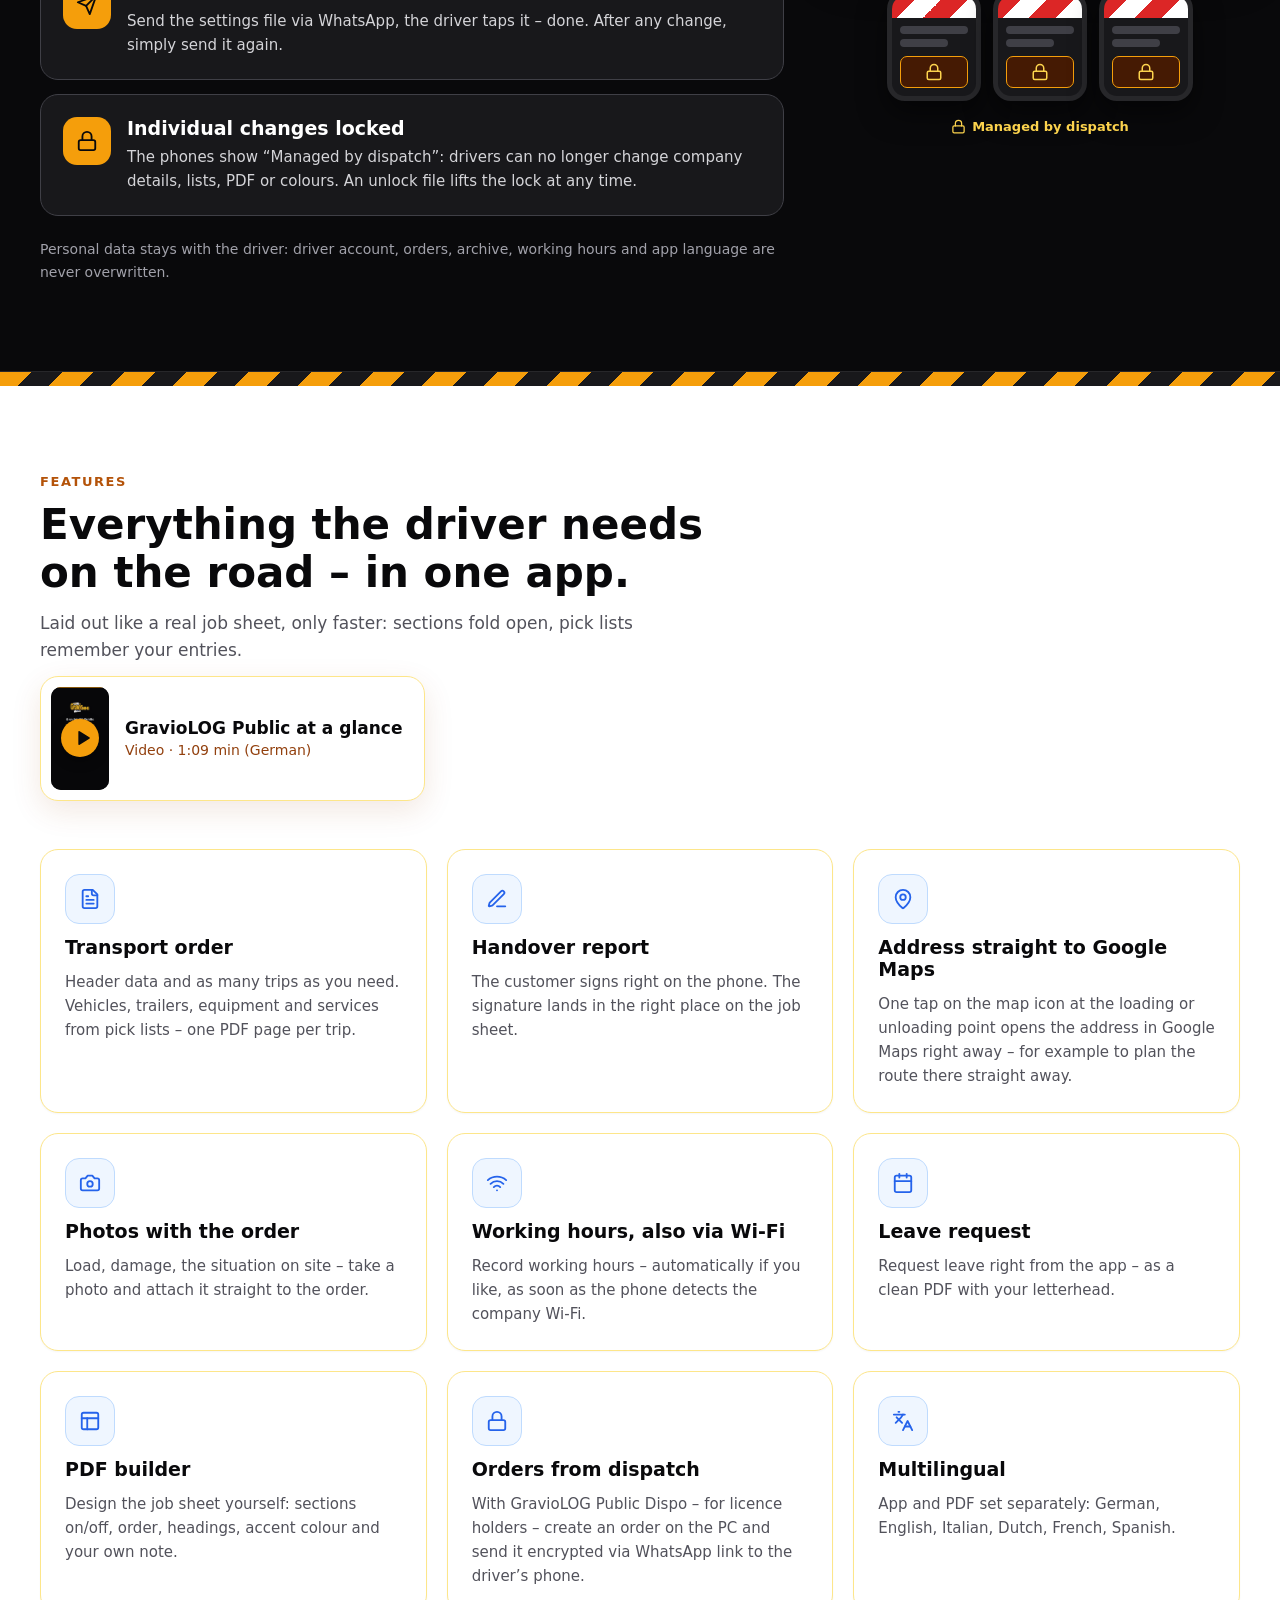
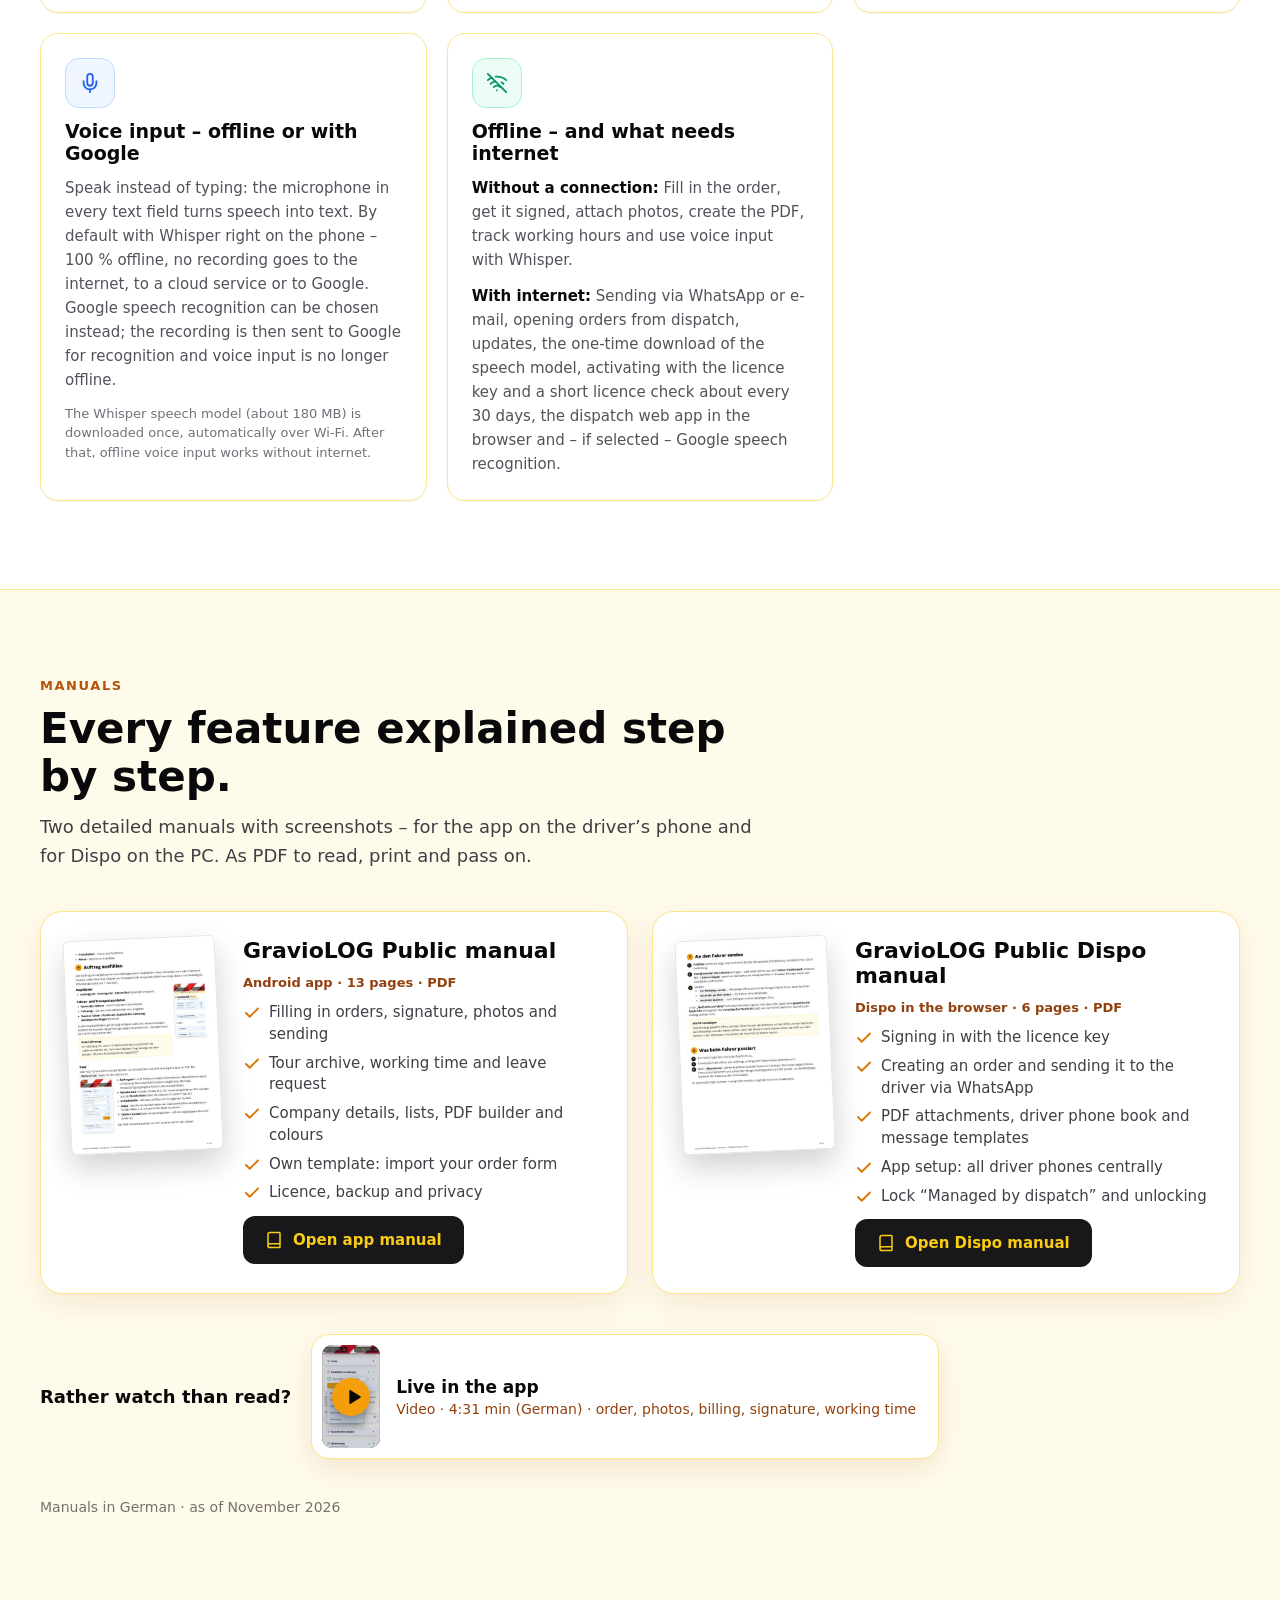
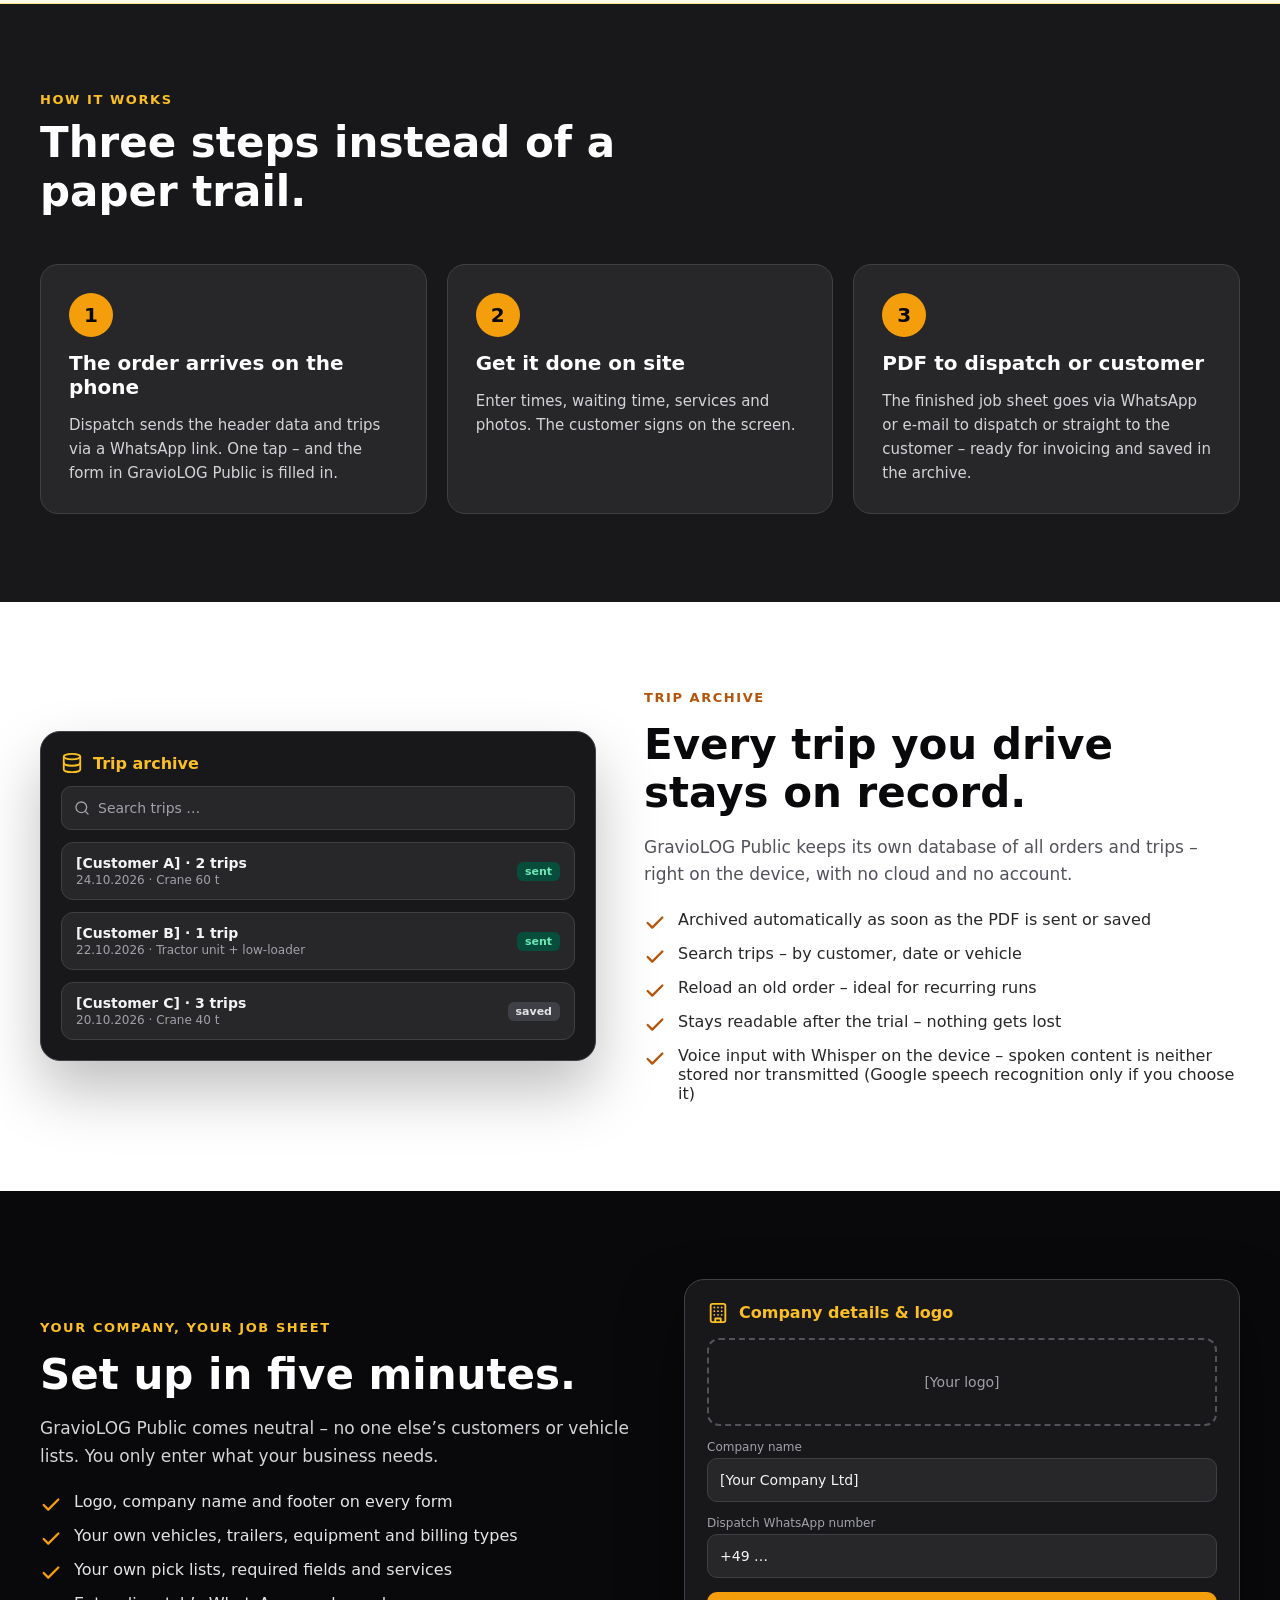
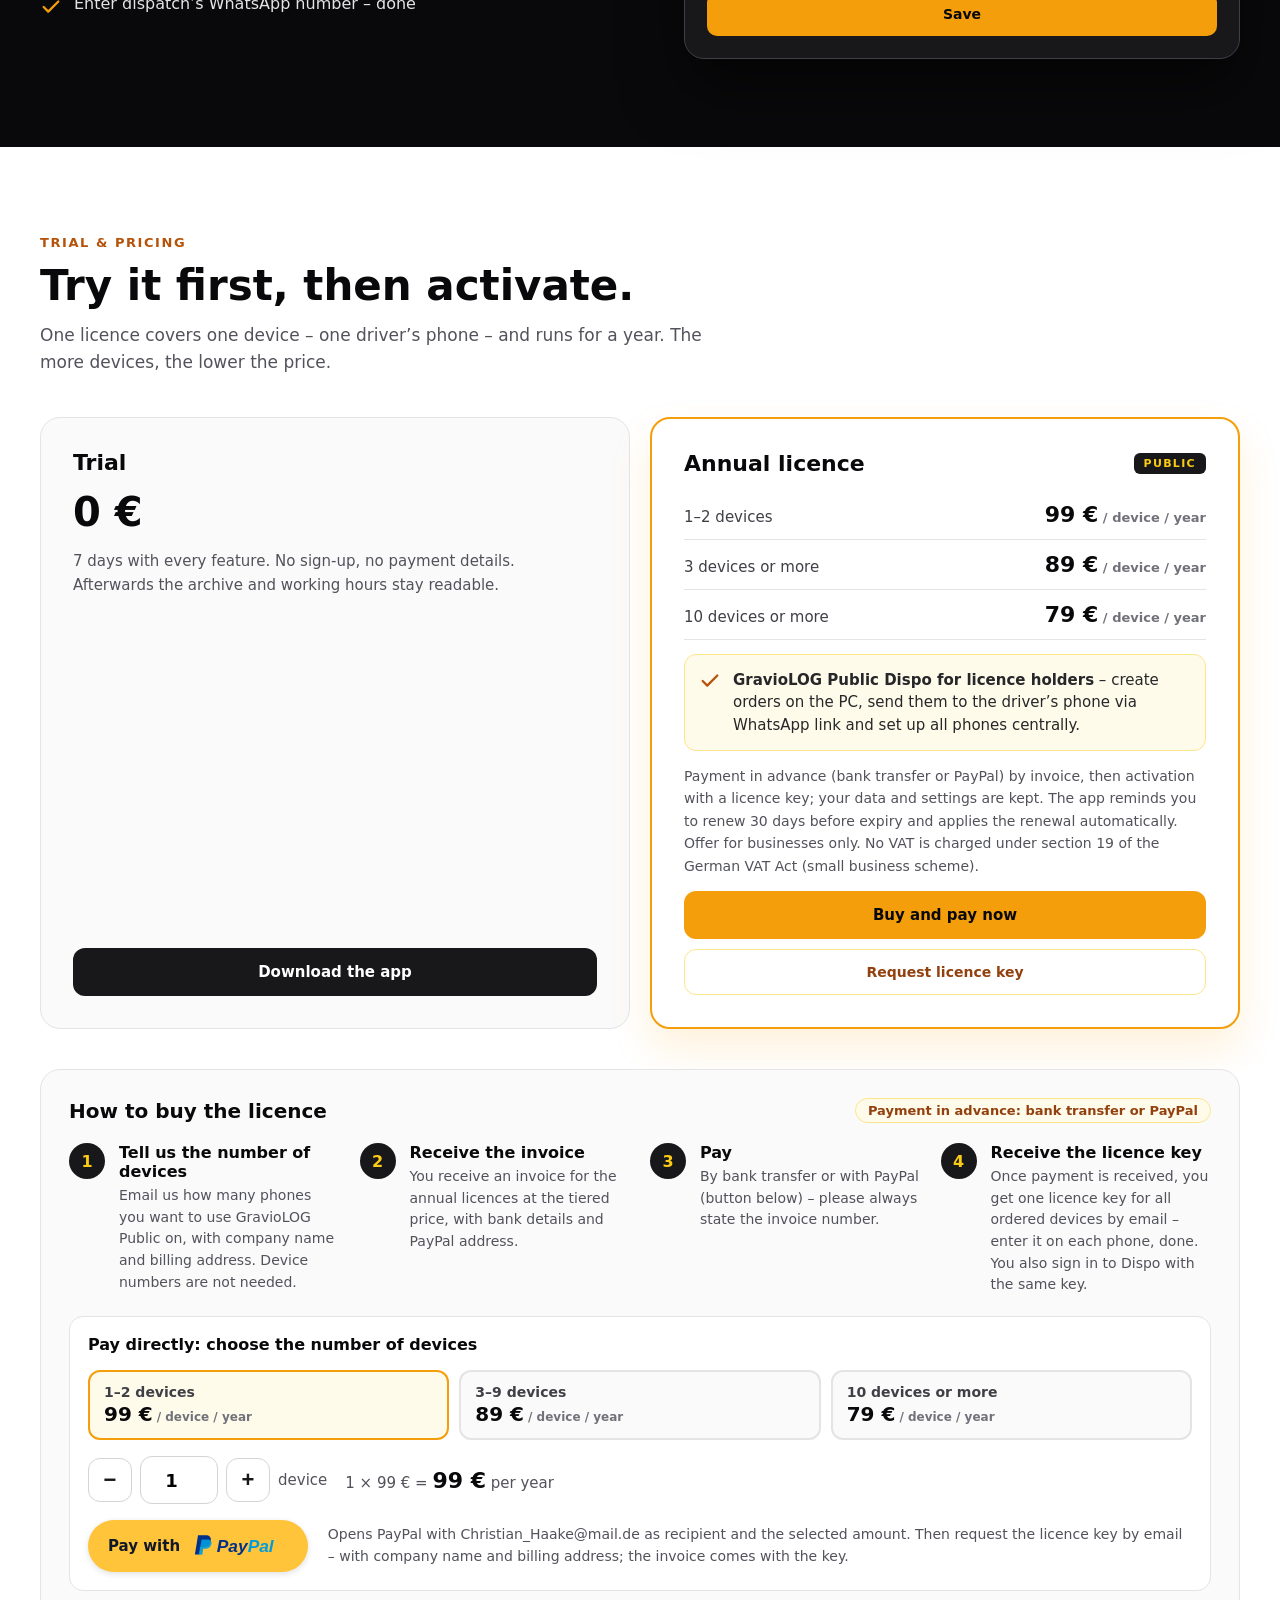
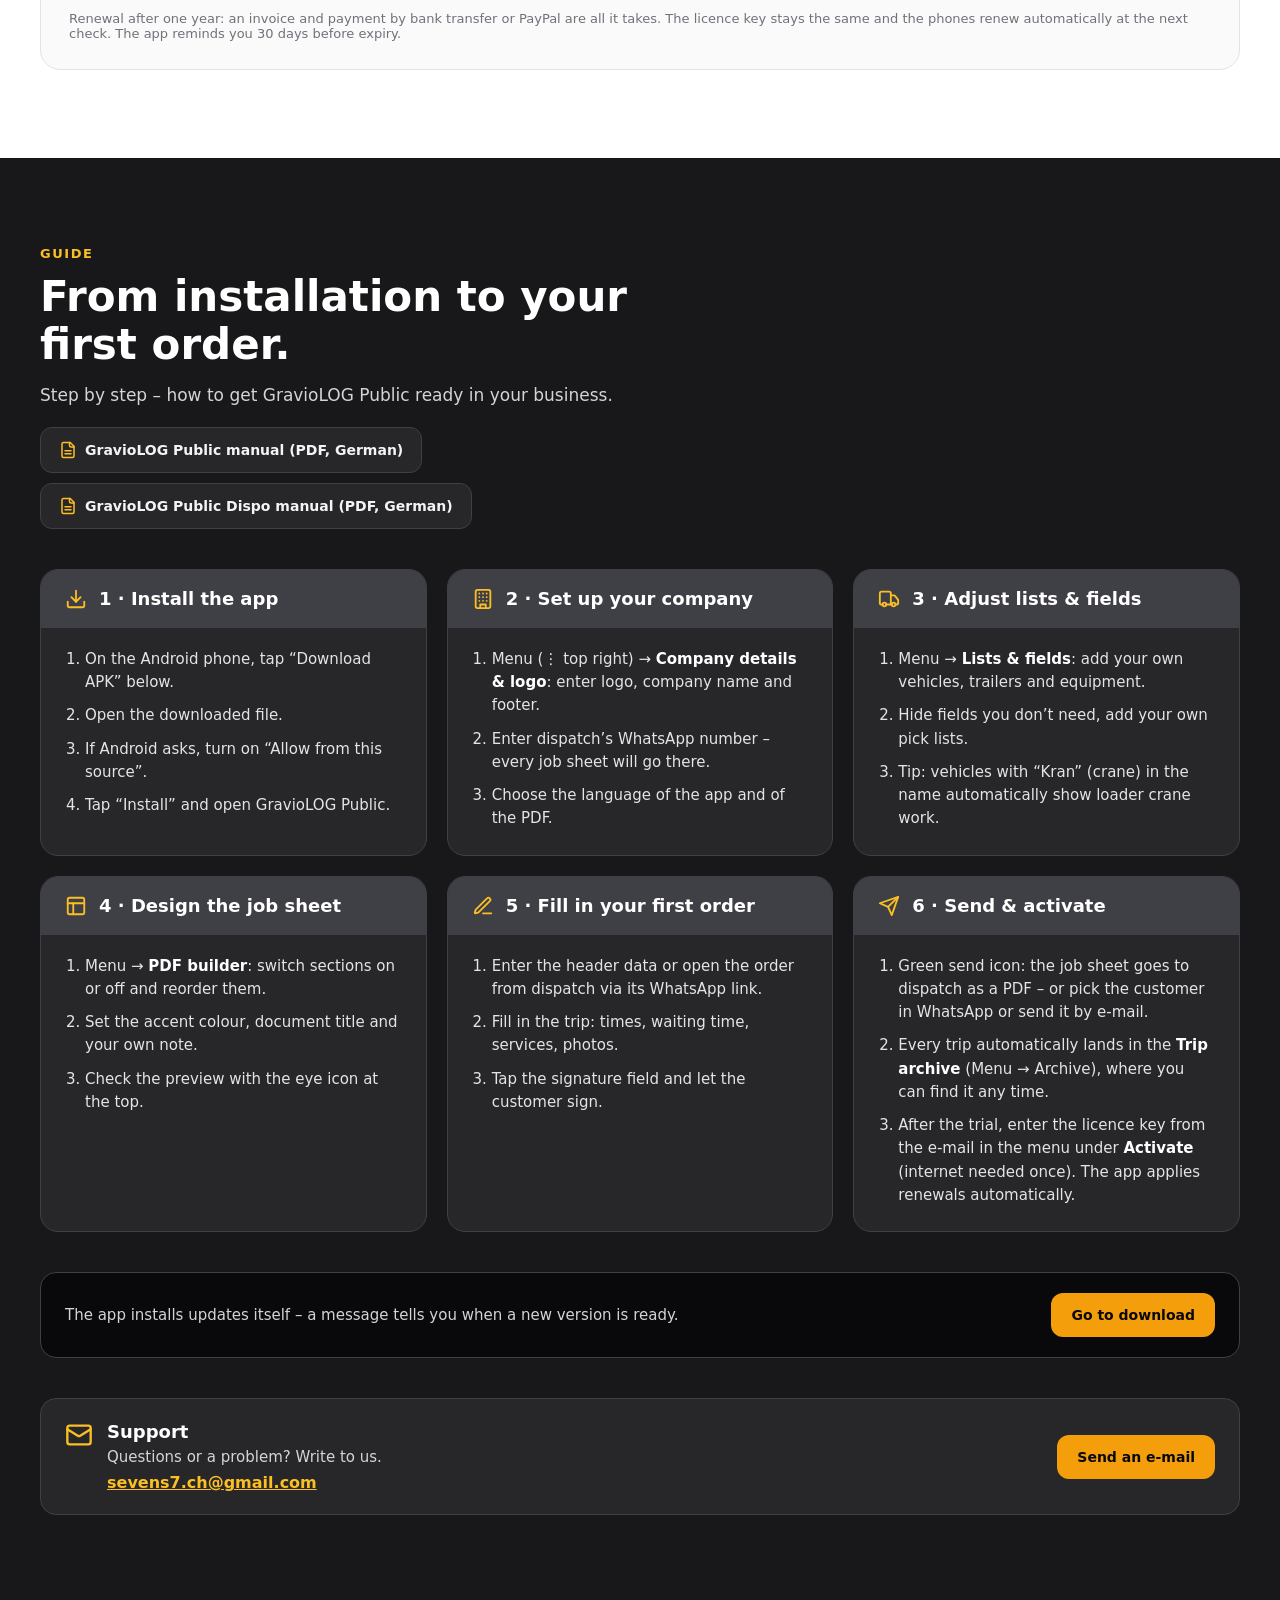
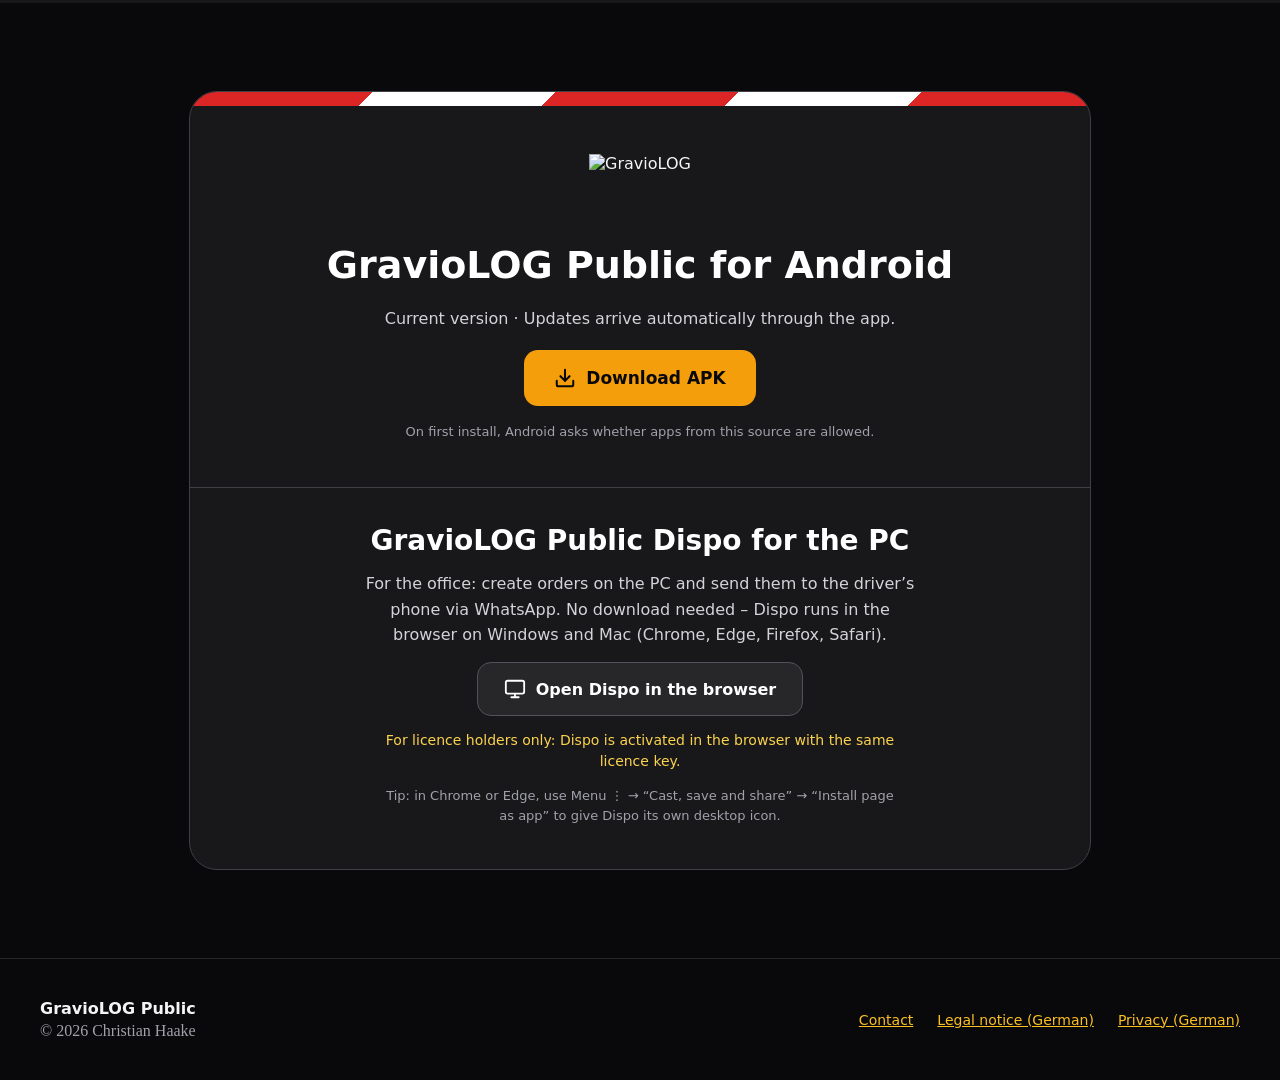
==== commit fb509276: "Google Search Console: Bestätigung per HTML-Tag (alle Sprachen) Co-Authored-By: Claude Opus 5.5 <nor" ====
--- a/index.html
+++ b/index.html
@@ -3,6 +3,7 @@
 <head>
 <meta charset="utf-8">
 <meta name="viewport" content="width=device-width, initial-scale=1">
+<meta name="google-site-verification" content="bo-5Q-cfbm4jU7lXza4_SG9cSpHgP3vt0fdK1CrAIys" />
 <title>GravioLOG Public</title>
 <meta name="application-name" content="GravioLOG Public">
 <meta property="og:site_name" content="GravioLOG Public">
@@ -681,7 +682,7 @@
         <img src="logo.png" alt="GravioLOG" style="height: 72px; width: auto">
         <h2 style="margin: 0; font-size: clamp(26px, 3.2vw, 38px); line-height: 1.15; font-weight: 800; color: #ffffff">GravioLOG Public für Android</h2>
         <p style="margin: 0; font-size: 16px; line-height: 1.6; color: #d4d4d8; max-width: 520px"><span id="apk-version">Aktuelle Version</span> · Updates kommen automatisch über die App.</p>
-        <a id="apk-link" href="https://github.com/sevens7ch-tech/Gravio-Updates/releases?q=gravio-public&amp;expanded=true" rel="noopener" style="display: inline-flex; align-items: center; gap: 10px; min-height: 56px; padding: 0 30px; border-radius: 14px; background: #f59e0b; color: #09090b; font-size: 17px; font-weight: 800; text-decoration: none">
+        <a id="apk-link" href="https://github.com/sevens7ch-tech/Gravio-Updates/releases/download/gravio-public-aktuell/GravioLOG-Public.apk" rel="noopener" style="display: inline-flex; align-items: center; gap: 10px; min-height: 56px; padding: 0 30px; border-radius: 14px; background: #f59e0b; color: #09090b; font-size: 17px; font-weight: 800; text-decoration: none">
           <svg class="ic" viewBox="0 0 24 24" fill="none" stroke="currentColor" stroke-width="2.2" stroke-linecap="round" stroke-linejoin="round" aria-hidden="true"><path d="M21 15v4a2 2 0 0 1-2 2H5a2 2 0 0 1-2-2v-4"></path><polyline points="7 10 12 15 17 10"></polyline><line x1="12" x2="12" y1="15" y2="3"></line></svg>
           APK herunterladen
         </a>
@@ -743,15 +744,14 @@
 
 </div>
 <script>
-// Neueste APK aus dem öffentlichen Repo Gravio-Updates (wird bei jedem Build automatisch aktualisiert)
-fetch('https://raw.githubusercontent.com/sevens7ch-tech/Gravio-Updates/main/gravio-public.json', { cache: 'no-store' })
+// Download-Knopf: immer die freigegebene Version (Release „gravio-public-aktuell“, ersetzt nur bei Freigabe von Hand).
+// Hier kommt nur die Versionsangabe dazu; der Link selbst wird nicht verändert.
+fetch('https://raw.githubusercontent.com/sevens7ch-tech/Gravio-Updates/main/gravio-public-webseite.json', { cache: 'no-store' })
   .then(function (r) { return r.ok ? r.json() : Promise.reject(); })
   .then(function (u) {
-    var l = document.getElementById('apk-link');
-    if (u.apk && l) l.href = u.apk;
     if (u.version) document.getElementById('apk-version').textContent = 'Aktuelle Version ' + u.version + (u.build ? ' (Build ' + u.build + ')' : '');
   })
-  .catch(function () { /* Link bleibt auf der Release-Übersicht von GravioLOG Public */ });
+  .catch(function () { /* ohne Versionsangabe */ });
 </script>
 <script>
 // Sprungziele (Funktionen, Anleitung …) beginnen unter der Kopfzeile – ihre Höhe hängt von der Bildschirmbreite ab
